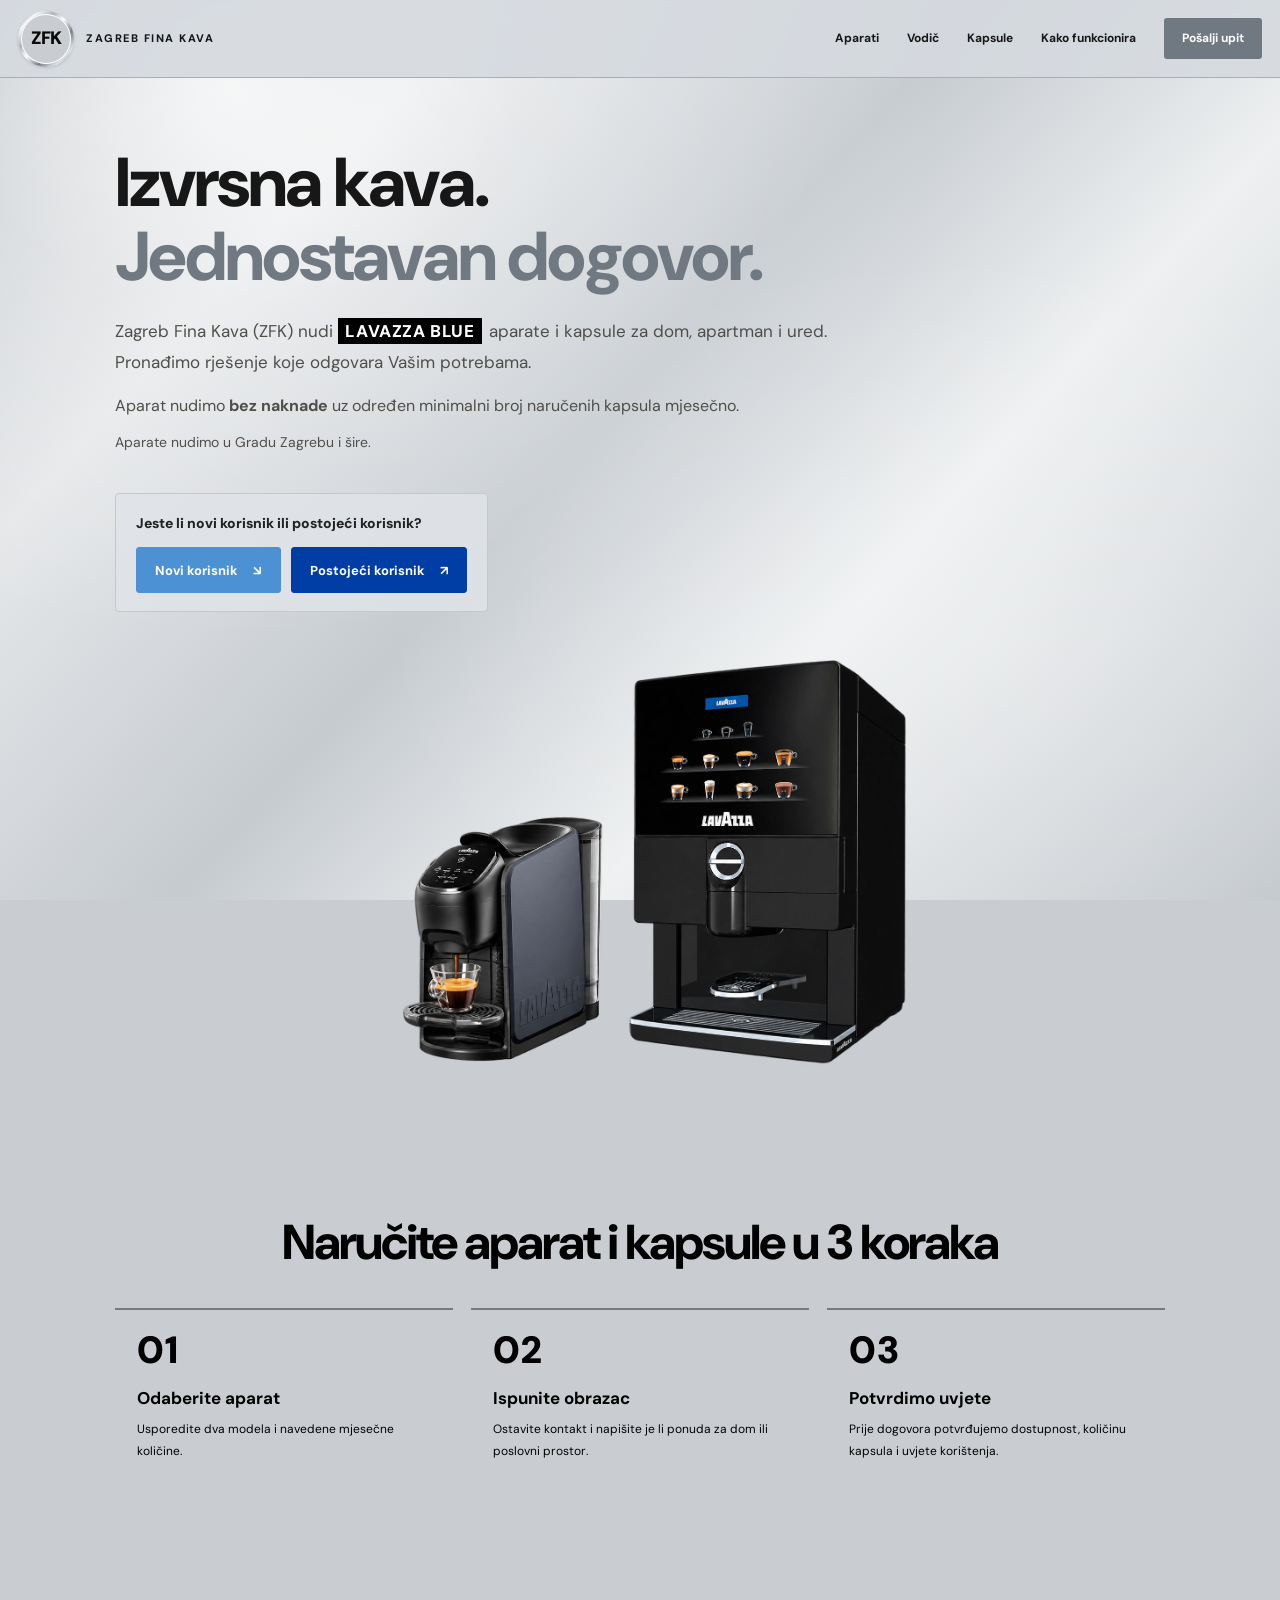
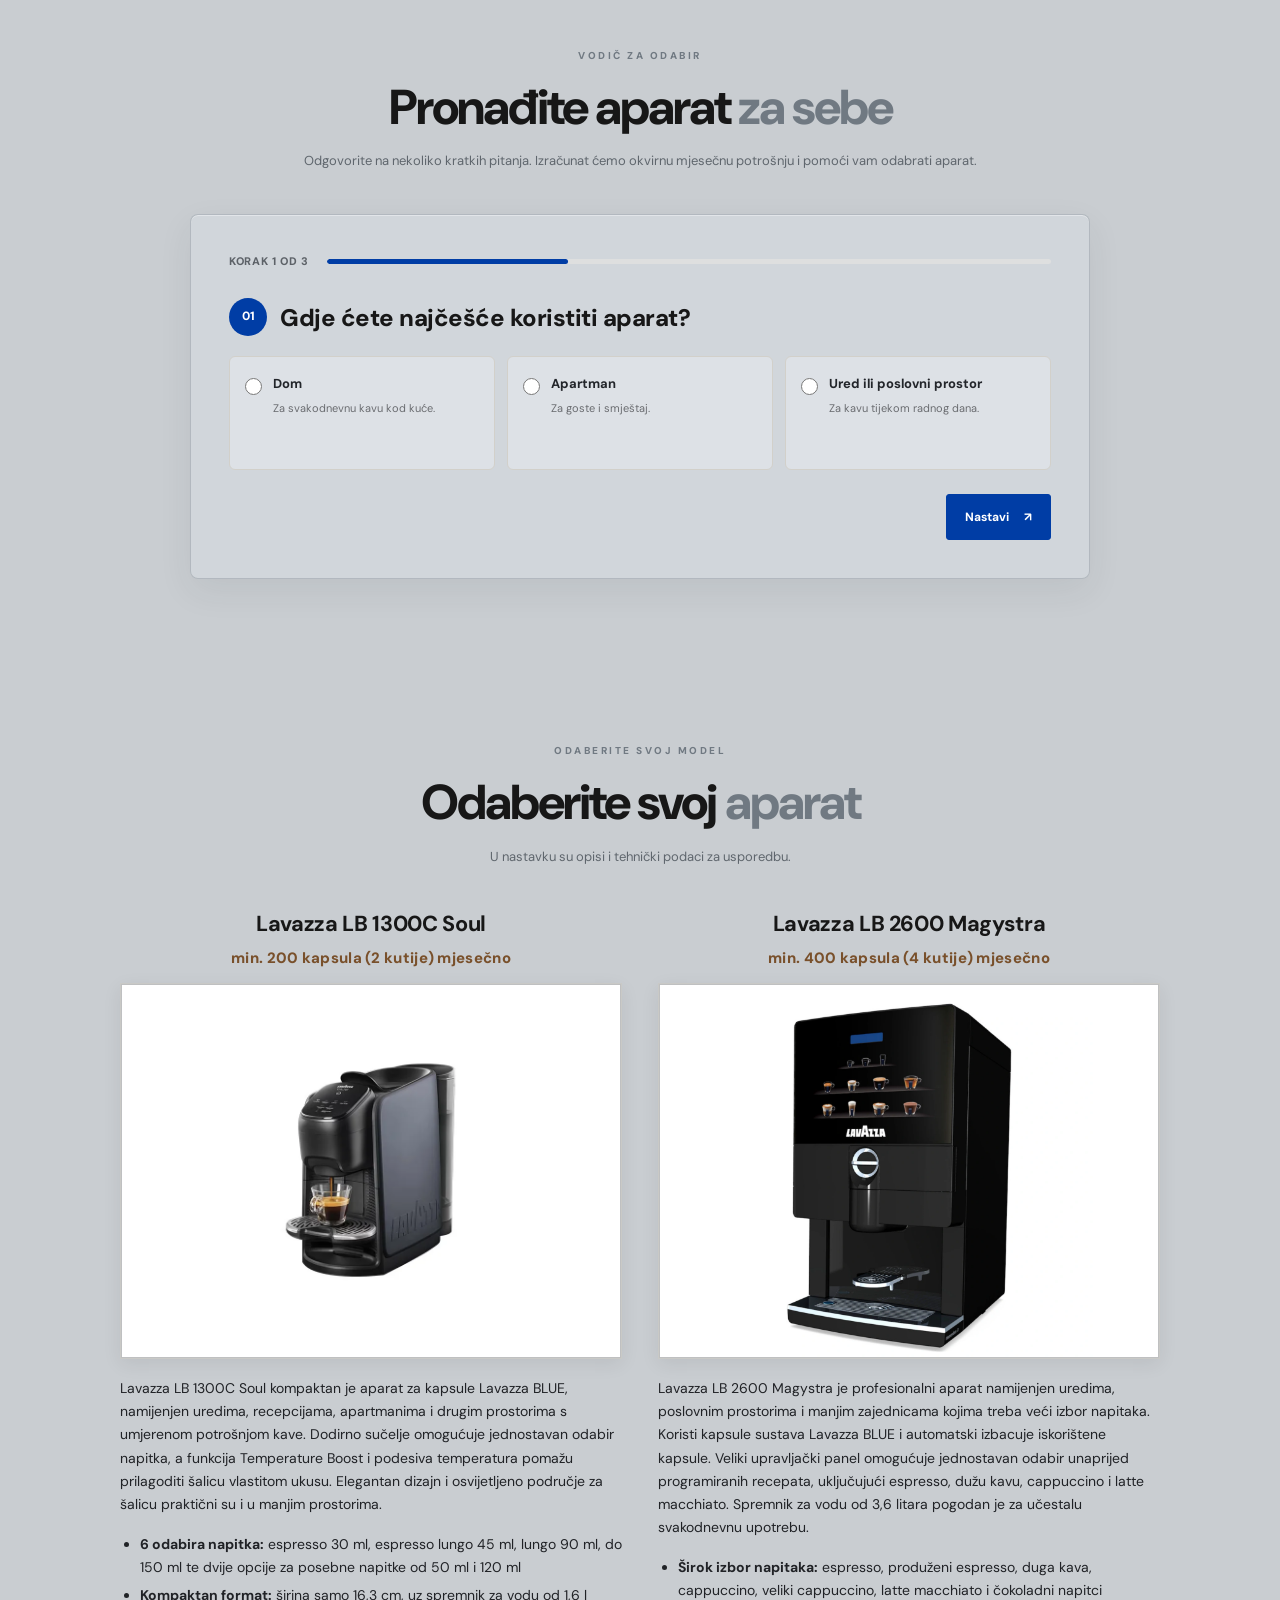
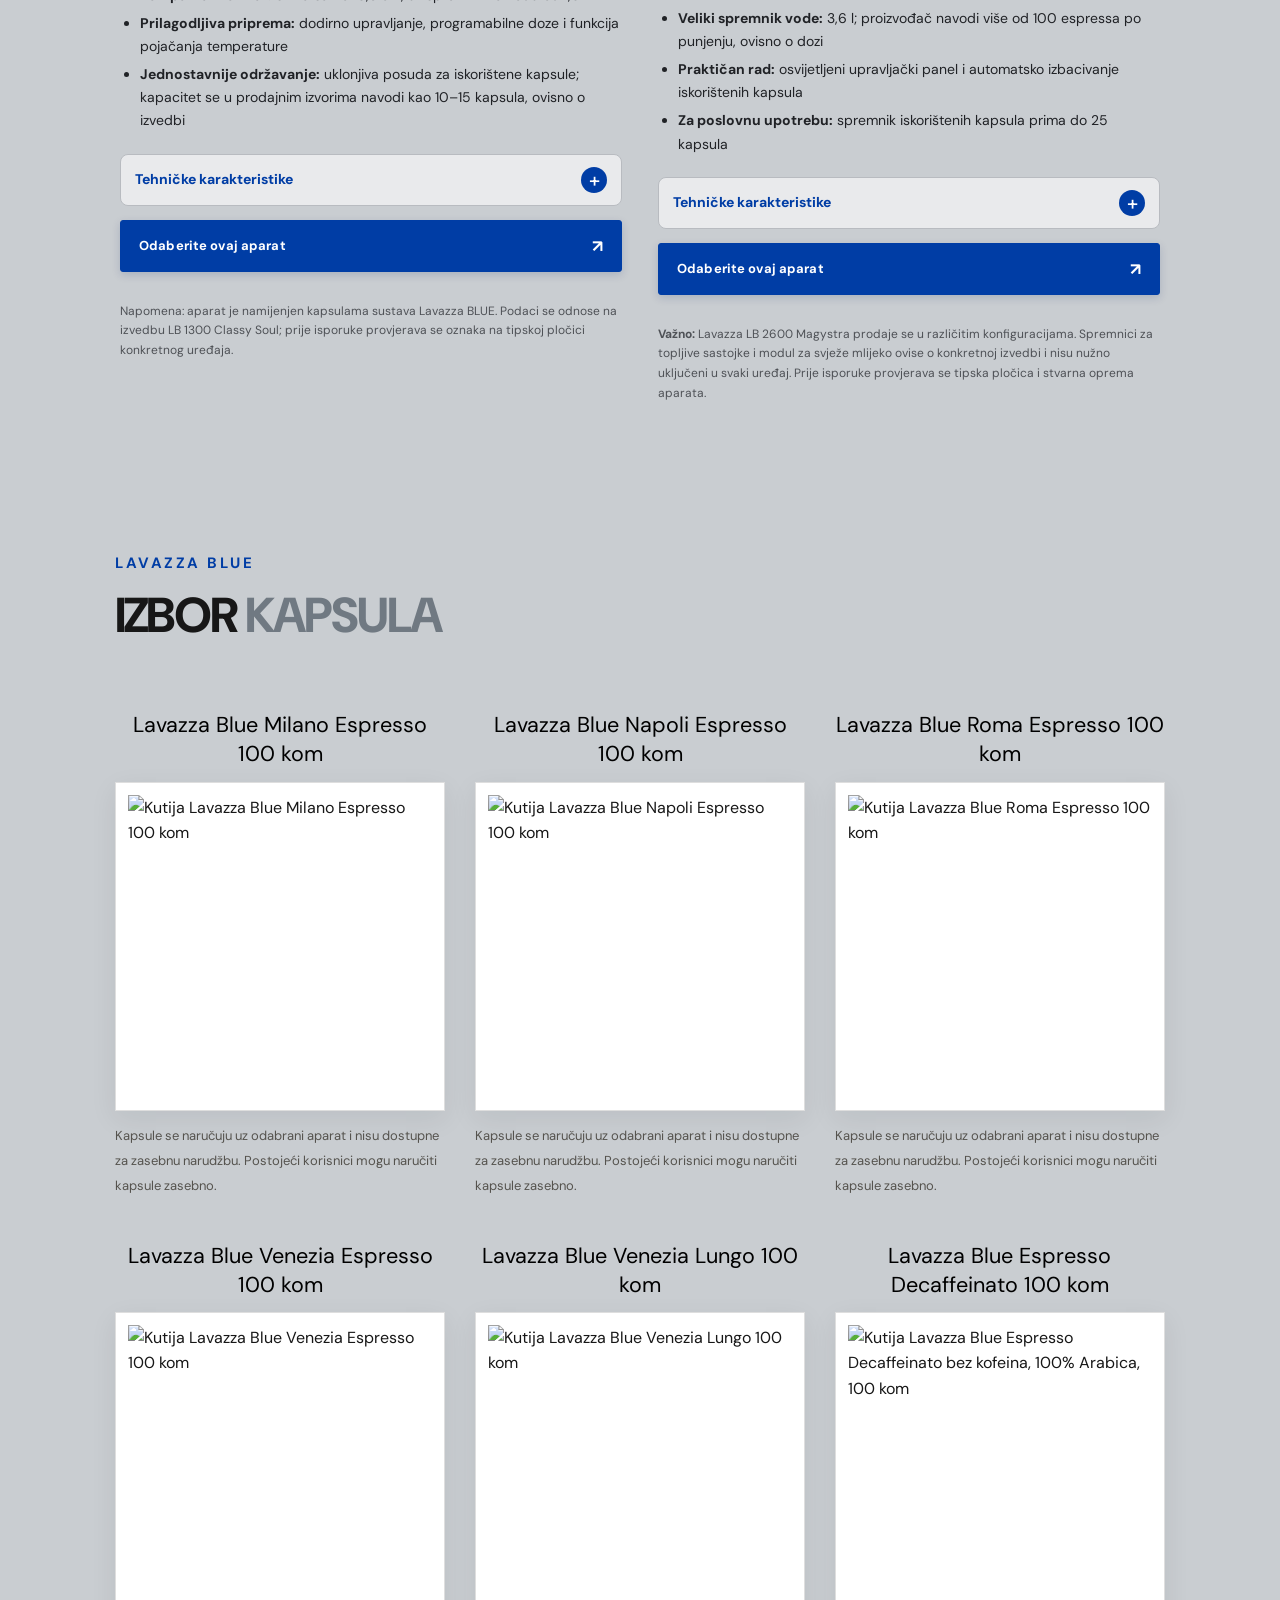
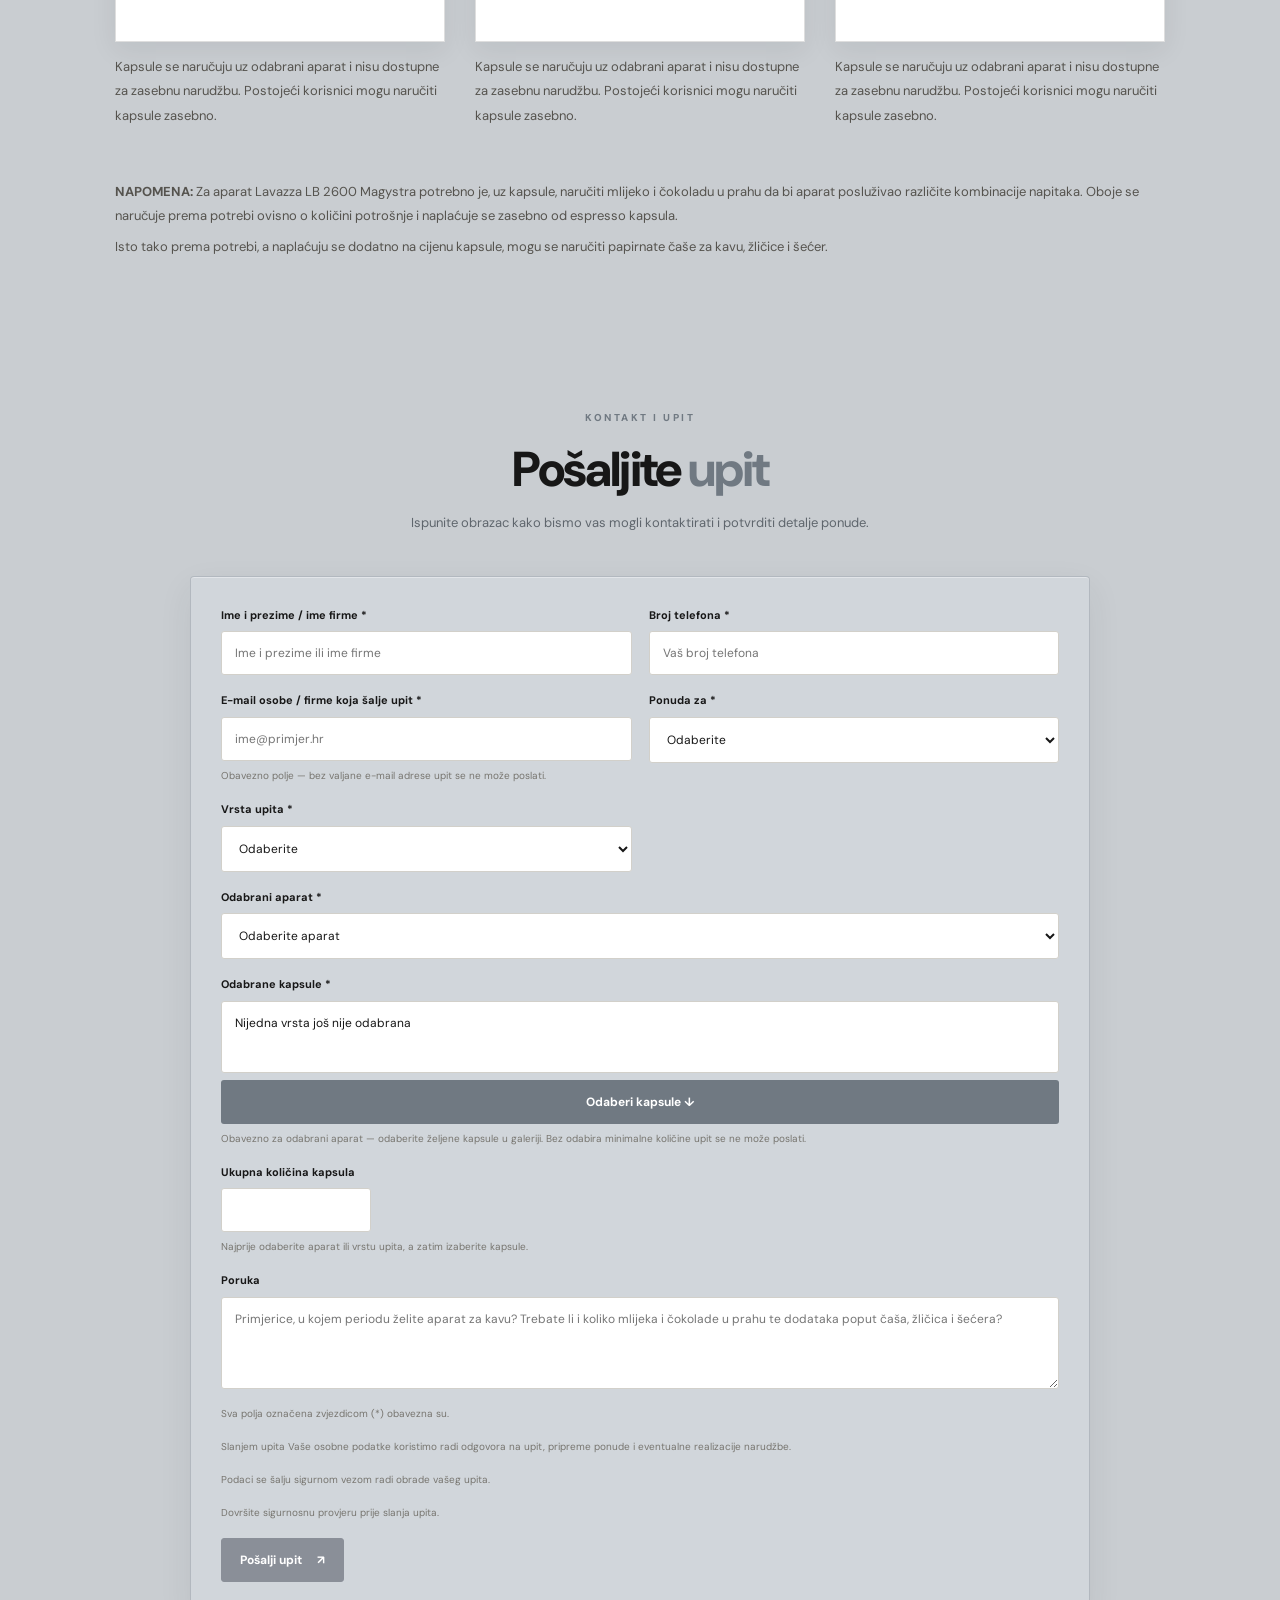
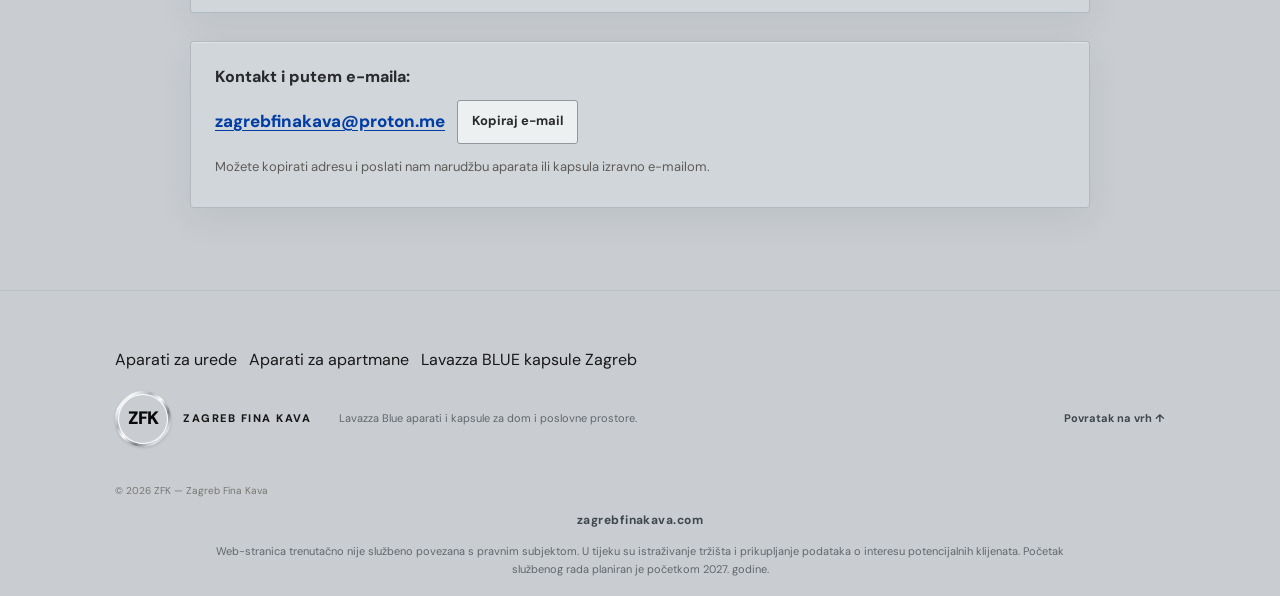
==== index.html @ 06ee47a6 "Clarify Zagreb Fina Kava website name for search engines" ====
<!doctype html>
<html lang="hr">
<head>
  <meta charset="utf-8">
  <link rel="icon" type="image/png" sizes="512x512" href="/ZFK-favicon.png?v=2">
  <meta name="viewport" content="width=device-width, initial-scale=1">
  <meta name="theme-color" content="#eeeeec">
  <meta name="robots" content="index, follow">
  <meta name="description" content="Zagreb Fina Kava (ZFK) – Lavazza BLUE aparati za kavu bez naknade uz minimalnu mjesečnu narudžbu kapsula. Ponuda za urede, apartmane i domove u Zagrebu i okolici.">
  <title>Zagreb Fina Kava | Lavazza BLUE aparati i kapsule</title>
  <link rel="canonical" href="https://zagrebfinakava.com/">
  <meta property="og:site_name" content="Zagreb Fina Kava">
  <script type="application/ld+json">
  {
    "@context": "https://schema.org",
    "@type": "WebSite",
    "name": "Zagreb Fina Kava",
    "alternateName": "ZFK",
    "url": "https://zagrebfinakava.com/",
    "description": "Zagreb Fina Kava — informacije o Lavazza BLUE aparatima i kapsulama za urede, apartmane i domove u Zagrebu i okolici."
  }
  </script>
  <link rel="preconnect" href="https://fonts.googleapis.com">
  <link rel="preconnect" href="https://fonts.gstatic.com" crossorigin>
  <link rel="preconnect" href="https://www.lavazza.it">
  <link rel="preconnect" href="https://store.lavazza.com">
  <link href="https://fonts.googleapis.com/css2?family=DM+Sans:wght@400;500;600;700;800&display=swap" rel="stylesheet">
  <script src="https://challenges.cloudflare.com/turnstile/v0/api.js" async defer></script>
  <link rel="stylesheet" href="styles.css?v=20261107-footer-domain-1">
</head>
<body>
<header class="header">
  <a class="brand" href="#pocetna" aria-label="ZFK — Zagreb Fina Kava, početna"><span class="mark">ZFK</span><span class="brand-name">ZAGREB FINA KAVA</span></a>
  <button class="menu" aria-expanded="false" aria-label="Otvori izbornik">☰</button>
  <nav aria-label="Glavni izbornik"><a href="#ponuda">Aparati</a><a href="#vodic">Vodič</a><a href="#kapsule">Kapsule</a><a href="#kako-radi">Kako funkcionira</a><a href="#narudzba" class="navbtn">Pošalji upit</a></nav>
</header>
<main>
  <section class="section customer-change-section" id="promjena-kolicine" hidden>
    <div class="section-heading">
      <p class="eyebrow">ZA POSTOJEĆE KORISNIKE</p>
      <h2>Promijenite mjesečnu <span>količinu kapsula ili vrstu aparata za kavu</span></h2>
      <p>Želite li povećati ili smanjiti svoju redovitu mjesečnu narudžbu ili promijeniti vrstu aparata za kavu? Promjena stupa na snagu nakon što potvrdimo nove uvjete s vama.</p>
    </div>
    <p id="customer-change-status" class="success-message" role="status" aria-live="polite" hidden></p>
    <form id="customer-change-form" action="https://api.web3forms.com/submit" method="POST" class="customer-change-form">
      <input type="hidden" name="access_key" value="2151c9a7-37e9-467d-8846-8c0bbacb9889">
      <input type="checkbox" name="botcheck" tabindex="-1" autocomplete="off" aria-hidden="true" class="honeypot" style="display:none">
      <input type="hidden" name="subject" value="ZFK — Zahtjev postojećeg korisnika">
      <input type="hidden" name="from_name" value="Zagreb Fina Kava">
      <div class="field"><label for="change-name">Ime i prezime / naziv firme *</label><input id="change-name" name="Ime i prezime / naziv firme" required autocomplete="name" placeholder="Ime ili naziv firme"></div>
      <div class="field"><label for="change-email">E-mail povezan s postojećom narudžbom *</label><input id="change-email" name="email" type="email" required autocomplete="email" placeholder="ime@primjer.hr"></div>
      <div class="field full"><label for="change-model">Vaš aparat *</label><select id="change-model" name="Postojeći aparat" required><option value="">Odaberite aparat</option><option value="Lavazza LB 1300C Soul">Lavazza LB 1300C Soul — minimum 200 kapsula mjesečno</option><option value="Lavazza LB 2600 Magystra">Lavazza LB 2600 Magystra — minimum 400 kapsula mjesečno</option></select></div>
      <div class="field full"><label for="change-new-model">Promjena aparata *</label><select id="change-new-model" name="Željeni novi aparat" required><option value="">Odaberite opciju</option><option value="same">Bez promjene aparata</option><option value="Lavazza LB 1300C Soul">Lavazza LB 1300C Soul</option><option value="Lavazza LB 2600 Magystra">Lavazza LB 2600 Magystra</option></select></div>
      <div class="field full"><label for="change-quantity">Promjena količine kapsula *</label><select id="change-quantity" name="Nova mjesečna količina ili samo promjena vrste kapsula" required><option value="">Odaberite količinu</option><option value="same">Bez promjene količine</option><option value="200">200 kapsula (2 kutije)</option><option value="300">300 kapsula (3 kutije)</option><option value="400">400 kapsula (4 kutije)</option><option value="500">500 kapsula (5 kutije)</option><option value="600">600 kapsula (6 kutije)</option><option value="700">700 kapsula (7 kutije)</option><option value="800">800 kapsula (8 kutije)</option><option value="900">900 kapsula (9 kutije)</option><option value="1000">1000 kapsula (10 kutije)</option><option value="1100">1100 kapsula (11 kutije)</option><option value="1200">1200 kapsula (12 kutije)</option><option value="1300">1300 kapsula (13 kutije)</option><option value="1400">1400 kapsula (14 kutije)</option><option value="1500">1500 kapsula (15 kutije)</option><option value="1600">1600 kapsula (16 kutije)</option><option value="1700">1700 kapsula (17 kutije)</option><option value="1800">1800 kapsula (18 kutije)</option><option value="1900">1900 kapsula (19 kutije)</option><option value="2000">2000 kapsula (20 kutije)</option></select><span id="change-quantity-note" class="form-note">Količine se biraju u koracima od 100 kapsula. Primjenjuje se minimalna količina za odabrani aparat.</span></div>
      <div class="field full"><label for="change-capsule-varieties"><strong>Odabir kapsula *</strong></label><textarea id="change-capsule-varieties" name="Izbor kapsula" rows="2" readonly required placeholder="Odaberite vrste kapsula u galeriji"></textarea><a class="btn primary" id="change-choose-capsules" href="#kapsule">Odabir kapsula ↓</a><span id="change-capsule-note" class="form-note">Pritisnite tipku za odlazak na galeriju. Svaki klik na kapsulu dodaje jednu kutiju od 100 kapsula.</span></div>
      <div class="field full"><label for="change-reference">Broj postojeće narudžbe (ako ga imate)</label><input id="change-reference" name="Broj postojeće narudžbe" placeholder="Nije obavezno"></div>
      <div class="field full"><label for="change-message">Poruka</label><textarea id="change-message" name="Poruka" rows="3" placeholder="Primjerice, od kojeg mjeseca želite promjenu? Trebate li i koliko mlijeka i čokolade u prahu te dodataka poput čaša, žličica i šećera?"></textarea></div>
      <p class="form-note full privacy-reference">Slanjem upita Vaše osobne podatke koristimo radi odgovora na upit, pripreme ponude i eventualne realizacije narudžbe.</p>
      <p class="form-note full">Slanje zahtjeva ne mijenja automatski postojeći dogovor. Potvrdit ćemo vam novu količinu i datum početka promjene.</p>
      <div class="full turnstile-field"><div class="cf-turnstile" data-sitekey="0x4AAAAAAF1Eb1ddCsGIbIWn"></div><p class="form-note">Dovršite sigurnosnu provjeru prije slanja upita.</p></div>
      <div class="full form-actions"><button class="btn primary" type="submit">Zatraži promjenu količine <span aria-hidden="true">↗</span></button></div>
    </form>
  </section>

  <section class="hero" id="pocetna">
    <div class="hero-copy">
      <h1 aria-label="Zagreb Fina Kava — Izvrsna kava. Jednostavan dogovor.">Izvrsna kava.<br><span>Jednostavan dogovor.</span></h1>
      <p class="lead">Zagreb Fina Kava (ZFK) nudi <span class="lavazza-black-banner">LAVAZZA BLUE</span> aparate i kapsule za dom, apartman i ured. Pronađimo rješenje koje odgovara Vašim potrebama.</p>
      <p class="fine hero-price-note">Aparat nudimo <strong>bez naknade</strong> uz određen minimalni broj naručenih kapsula mjesečno.</p>
      <p class="fine hero-location-note">Aparate nudimo u Gradu Zagrebu i šire.</p>
      <div class="customer-gateway" aria-labelledby="customer-gateway-title">
        <p id="customer-gateway-title" class="customer-gateway-question">Jeste li novi korisnik ili postojeći korisnik?</p>
        <div class="customer-gateway-actions">
          <a class="btn primary" href="#header-blog-lavazzablue" data-customer-route="new">Novi korisnik <span aria-hidden="true">↘</span></a>
          <a class="btn secondary" href="#promjena-kolicine" data-customer-route="existing" onclick="var s=document.getElementById('promjena-kolicine');if(s){s.hidden=false;s.removeAttribute('hidden');}">Postojeći korisnik <span aria-hidden="true">↗</span></a>
        </div>
      </div>
    </div>
    <div class="hero-machines-below" id="header-blog-lavazzablue"><img src="Lavazza%20Machines%20on%20Transparent%20Display.webp" alt="Lavazza BLUE — kava i aparati" width="1200" height="611" fetchpriority="high" decoding="async"></div>
  </section>

  <section class="section how-section" id="kako-radi"><div class="section-heading"><h2>Naručite aparat i kapsule <span>u 3 koraka</span></h2></div><div class="steps"><article><b>01</b><h3>Odaberite aparat</h3><p>Usporedite dva modela i navedene mjesečne količine.</p></article><article><b>02</b><h3>Ispunite obrazac</h3><p>Ostavite kontakt i napišite je li ponuda za dom ili poslovni prostor.</p></article><article><b>03</b><h3>Potvrdimo uvjete</h3><p>Prije dogovora potvrđujemo dostupnost, količinu kapsula i uvjete korištenja.</p></article></div></section>

    <section class="section finder-section" id="vodic">
    <div class="section-heading">
      <p class="eyebrow">VODIČ ZA ODABIR</p>
      <h2>Pronađite aparat <span>za sebe</span></h2>
      <p>Odgovorite na nekoliko kratkih pitanja. Izračunat ćemo okvirnu mjesečnu potrošnju i pomoći vam odabrati aparat.</p>
    </div>
    <div class="finder-panel">
      <div class="finder-progress" aria-live="polite">
        <span id="finder-progress-label">Korak 1 od 3</span>
        <div class="finder-progress-track" aria-hidden="true"><span id="finder-progress-fill"></span></div>
      </div>
      <div id="appliance-finder">
        <div class="finder-step" data-finder-step="1">
          <fieldset class="finder-options" tabindex="-1">
            <legend><span class="finder-question-number">01</span> Gdje ćete najčešće koristiti aparat?</legend>
            <div class="finder-option-grid">
              <label class="finder-option"><input type="radio" name="finder-use" value="home"><span class="finder-option-content"><strong>Dom</strong><small>Za svakodnevnu kavu kod kuće.</small></span></label>
              <label class="finder-option"><input type="radio" name="finder-use" value="apartment"><span class="finder-option-content"><strong>Apartman</strong><small>Za goste i smještaj.</small></span></label>
              <label class="finder-option"><input type="radio" name="finder-use" value="office"><span class="finder-option-content"><strong>Ured ili poslovni prostor</strong><small>Za kavu tijekom radnog dana.</small></span></label>
            </div>
          </fieldset>
          <div class="finder-actions"><button class="btn primary finder-next" type="button" data-finder-next="2">Nastavi <span aria-hidden="true">↗</span></button></div>
        </div>
        <div class="finder-step" data-finder-step="2" hidden>
          <fieldset class="finder-options" tabindex="-1">
            <legend><span class="finder-question-number">02</span> Kakve napitke najviše želite?</legend>
            <div class="finder-option-grid">
              <label class="finder-option"><input type="radio" name="finder-drinks" value="black"><span class="finder-option-content"><strong>Samo crna kava / espresso</strong><small>Bez mliječnih napitaka.</small></span></label>
              <label class="finder-option"><input type="radio" name="finder-drinks" value="milk"><span class="finder-option-content"><strong>Želim i mliječne napitke</strong><small>Cappuccino, latte i slične napitke.</small></span></label>
              <label class="finder-option"><input type="radio" name="finder-drinks" value="unsure"><span class="finder-option-content"><strong>Još nisam odlučio/la</strong><small>Pomoći će mi preporuka prema potrošnji i praktičnosti.</small></span></label>
            </div>
          </fieldset>
          <div class="finder-actions finder-actions-split"><button class="btn secondary" type="button" data-finder-prev="1">↖ Natrag</button><button class="btn primary finder-next" type="button" data-finder-next="3">Nastavi ↗</button></div>
        </div>
        <div class="finder-step" data-finder-step="3" hidden>
          <fieldset class="finder-options finder-people-options" tabindex="-1">
            <legend><span class="finder-question-number">03</span> Koliko osoba pije kavu?</legend>
            <p class="finder-people-help">Za procjenu računamo 2 kave po osobi dnevno i 20 radnih dana mjesečno.</p>
            <div class="finder-people-counter">
              <button type="button" id="finder-people-minus" class="finder-counter-button" aria-label="Smanji broj osoba">−</button>
              <label for="finder-people-count" class="finder-people-input-label"><input id="finder-people-count" type="number" min="1" max="500" value="1" inputmode="numeric"><span>osoba</span></label>
              <button type="button" id="finder-people-plus" class="finder-counter-button" aria-label="Povećaj broj osoba">+</button>
            </div>
            <div class="finder-consumption-preview" aria-live="polite">
              <div><span>Procijenjena potrošnja</span><strong id="finder-monthly-estimate">40 kapsula mjesečno</strong></div>
              <div><span>Preporučena količina</span><strong id="finder-box-estimate">100 kapsula (1 kutija)</strong></div>
            </div>
            <p class="finder-quantity-note">Preporuka je orijentacijska: količina se zaokružuje na sljedeću kutiju od 100 kapsula, čak i kada je procjena točno višekratnik od 100.</p>
          </fieldset>
          <div class="finder-actions finder-actions-split"><button class="btn secondary" type="button" data-finder-prev="2">↖ Natrag</button><button class="btn primary" id="finder-show-result" type="button">Prikaži preporuku ↗</button></div>
        </div>
        <p id="finder-status" class="finder-status" role="status" aria-live="polite"></p>
      </div>
      <section class="finder-result" id="finder-result" hidden aria-live="polite" aria-labelledby="finder-result-title">
        <p class="eyebrow">PREPORUKA ZA VAS</p>
        <span class="finder-recommendation-tag" id="finder-result-tag">Preporučeni model</span>
        <h3 id="finder-result-title" tabindex="-1">Lavazza LB 1300C Soul</h3>
        <p id="finder-result-copy" class="finder-result-copy"></p>
        <ul class="finder-result-facts" id="finder-result-facts"></ul>
        <div class="finder-result-models" id="finder-result-models" hidden>
          <article class="finder-model-choice">
            <h4>Lavazza LB 1300C Soul</h4><p>Za espresso i crnu kavu; kompaktan format.</p>
            <button class="btn secondary model-select finder-model-button" type="button" data-model="Lavazza LB 1300C Soul" data-quantity="Preporučena količina prema vodiču">Odaberite Lavazza LB 1300C Soul</button>
          </article>
          <article class="finder-model-choice">
            <h4>Lavazza LB 2600 Magystra</h4><p>Za crnu kavu i napitke s mlijekom; veći spremnici za vodu i iskorištene kapsule.</p>
            <button class="btn primary model-select finder-model-button" type="button" data-model="Lavazza LB 2600 Magystra" data-quantity="Preporučena količina prema vodiču">Odaberite Lavazza LB 2600 Magystra</button>
          </article>
        </div>
        <p class="finder-disclaimer">Ovo je orijentacijska preporuka. Konačna količina, dostupnost i uvjeti potvrđuju se nakon slanja upita.</p>
        <div class="finder-result-actions">
          <button class="btn primary model-select finder-result-button" type="button" data-model="Lavazza LB 1300C Soul" data-quantity="Preporučena količina prema vodiču">Odaberi ovaj aparat <span aria-hidden="true">↗</span></button>
          <button class="btn secondary finder-restart" id="finder-restart" type="button">Ponovi vodič</button>
        </div>
      </section>
    </div>
  </section>

  <section class="section" id="ponuda">
    <div class="section-heading"><p class="eyebrow">ODABERITE SVOJ MODEL</p><h2>Odaberite svoj <span>aparat</span></h2><p>U nastavku su opisi i tehnički podaci za usporedbu.</p></div>
    <div class="model-image-columns" aria-label="Fotografije aparata za usporedbu">
      <article class="model-image-column">
        <h3>Lavazza LB 1300C Soul</h3>
        <p class="machine-minimum-capsules"><strong>min. 200 kapsula (2 kutije) mjesečno</strong></p>
        <div class="model-image-gallery" aria-label="Fotografija aparata Lavazza LB 1300C Soul">
          <img class="model-image-main" src="LB1300 Classy Soul-1.webp?v=20261025" alt="Lavazza LB 1300C Soul" width="1024" height="768" loading="lazy" decoding="async">
        </div>
        <div class="machine-details">
          <p class="machine-intro">Lavazza LB 1300C Soul kompaktan je aparat za kapsule Lavazza BLUE, namijenjen uredima, recepcijama, apartmanima i drugim prostorima s umjerenom potrošnjom kave. Dodirno sučelje omogućuje jednostavan odabir napitka, a funkcija Temperature Boost i podesiva temperatura pomažu prilagoditi šalicu vlastitom ukusu. Elegantan dizajn i osvijetljeno područje za šalicu praktični su i u manjim prostorima.</p>
          <ul class="machine-highlights">
            <li><strong>6 odabira napitka:</strong> espresso 30 ml, espresso lungo 45 ml, lungo 90 ml, do 150 ml te dvije opcije za posebne napitke od 50 ml i 120 ml</li>
            <li><strong>Kompaktan format:</strong> širina samo 16,3 cm, uz spremnik za vodu od 1,6 l</li>
            <li><strong>Prilagodljiva priprema:</strong> dodirno upravljanje, programabilne doze i funkcija pojačanja temperature</li>
            <li><strong>Jednostavnije održavanje:</strong> uklonjiva posuda za iskorištene kapsule; kapacitet se u prodajnim izvorima navodi kao 10–15 kapsula, ovisno o izvedbi</li>
          </ul>
          <details class="machine-specs">
            <summary>Tehničke karakteristike</summary>
            <dl>
              <div><dt>Model</dt><dd>Lavazza BLUE LB 1300C Soul</dd></div>
              <div><dt>Sustav kapsula</dt><dd>Lavazza BLUE</dd></div>
              <div><dt>Odabiri napitaka</dt><dd>Espresso 30 ml, espresso lungo 45 ml, lungo 90 ml, slobodna doza do 150 ml te posebni napitci od 50 ml i 120 ml</dd></div>
              <div><dt>Upravljanje</dt><dd>Dodirni zaslon; programabilne doze</dd></div>
              <div><dt>Temperatura</dt><dd>Podesiva, uz funkciju Temperature Boost</dd></div>
              <div><dt>Dimenzije (Š × D × V)</dt><dd>16,3 × 42,2 × 31,5 cm</dd></div>
              <div><dt>Masa</dt><dd>4,8 kg</dd></div>
              <div><dt>Spremnik za vodu</dt><dd>1,6 l, proziran</dd></div>
              <div><dt>Spremnik iskorištenih kapsula</dt><dd>Prodajni izvori navode 10–15 kapsula, ovisno o izvedbi; provjeriti konkretnu jedinicu</dd></div>
              <div><dt>Priključni napon</dt><dd>220–240 V</dd></div>
              <div><dt>Frekvencija</dt><dd>50–60 Hz</dd></div>
              <div><dt>Priključna snaga</dt><dd>1500 W prema većini europskih prodajnih specifikacija; provjeriti oznaku konkretnog uređaja</dd></div>
              <div><dt>Priključni kabel</dt><dd>0,8 m</dd></div>
              <div><dt>Osvjetljenje</dt><dd>LED osvjetljenje područja za šalicu</dd></div>
              <div><dt>Izbacivanje kapsula</dt><dd>Izbacivanje u uklonjivu posudu za iskorištene kapsule</dd></div>
              <div><dt>Štedni način rada</dt><dd>Automatsko isključivanje / štedni način nakon približno 9 minuta neaktivnosti</dd></div>
              <div><dt>Mobilna povezivost</dt><dd>Nema povezivanja s mobilnom aplikacijom</dd></div>
              <div><dt>Priprema mliječnih napitaka</dt><dd>Nema ugrađen spremnik ni sustav za mlijeko</dd></div>
            </dl>
          </details>
          <button class="btn primary machine-select model-select" type="button" data-model="Lavazza LB 1300C Soul">Odaberite ovaj aparat <span aria-hidden="true">↗</span></button>
          <p class="machine-note">Napomena: aparat je namijenjen kapsulama sustava Lavazza BLUE. Podaci se odnose na izvedbu LB 1300 Classy Soul; prije isporuke provjerava se oznaka na tipskoj pločici konkretnog uređaja.</p>
        </div>
      </article>
      <article class="model-image-column">
        <h3>Lavazza LB 2600 Magystra</h3>
        <p class="machine-minimum-capsules"><strong>min. 400 kapsula (4 kutije) mjesečno</strong></p>
        <div class="model-image-gallery" aria-label="Fotografija aparata Lavazza LB 2600 Magystra">
          <img class="model-image-main" src="LB 2600.webp" alt="Lavazza LB 2600 Magystra" width="1024" height="768" loading="lazy" decoding="async">
        </div>
        <div class="machine-details">
          
          <p class="machine-intro">Lavazza LB 2600 Magystra je profesionalni aparat namijenjen uredima, poslovnim prostorima i manjim zajednicama kojima treba veći izbor napitaka. Koristi kapsule sustava Lavazza BLUE i automatski izbacuje iskorištene kapsule. Veliki upravljački panel omogućuje jednostavan odabir unaprijed programiranih recepata, uključujući espresso, dužu kavu, cappuccino i latte macchiato. Spremnik za vodu od 3,6 litara pogodan je za učestalu svakodnevnu upotrebu.</p>
          <ul class="machine-highlights">
            <li><strong>Širok izbor napitaka:</strong> espresso, produženi espresso, duga kava, cappuccino, veliki cappuccino, latte macchiato i čokoladni napitci</li>
            <li><strong>Veliki spremnik vode:</strong> 3,6 l; proizvođač navodi više od 100 espressa po punjenju, ovisno o dozi</li>
            <li><strong>Praktičan rad:</strong> osvijetljeni upravljački panel i automatsko izbacivanje iskorištenih kapsula</li>
            <li><strong>Za poslovnu upotrebu:</strong> spremnik iskorištenih kapsula prima do 25 kapsula</li>
          </ul>
          <details class="machine-specs">
            <summary>Tehničke karakteristike</summary>
            <dl>
              <div><dt>Model</dt><dd>Lavazza LB 2600 Magystra</dd></div>
              <div><dt>Izbor napitaka</dt><dd>Espresso, produženi espresso, duga kava, cappuccino, veliki cappuccino, latte macchiato, topla mliječna pjena i drugi programi ovisno o izvedbi</dd></div>
              <div><dt>Upravljanje</dt><dd>Osvijetljeni upravljački panel; izbor napitka i veličine</dd></div>
              <div><dt>Dimenzije (Š × D × V)</dt><dd>31 × 45 × 55 cm</dd></div>
              <div><dt>Masa</dt><dd>Približno 21 kg</dd></div>
              <div><dt>Spremnik za vodu</dt><dd>3,6 l; odvojiv, priprema za filtar BRITA</dd></div>
              <div><dt>Spremnik iskorištenih kapsula</dt><dd>Do 25 kapsula</dd></div>
              <div><dt>Priključni napon</dt><dd>220–240 V</dd></div>
              <div><dt>Frekvencija</dt><dd>50–60 Hz</dd></div>
              <div><dt>Priključna snaga</dt><dd>1300 W</dd></div>
              <div><dt>Sustav zagrijavanja</dt><dd>Termoblok za pripremu kave i napitaka</dd></div>
              <div><dt>Spremnici za topljive sastojke</dt><dd>Ovisno o izvedbi: dva spremnika od približno 1,7 l ili jedan spremnik od 3,2 l</dd></div>
              <div><dt>Sustav za mlijeko</dt><dd>Konfiguracija ovisi o izvedbi; modul za svježe mlijeko može biti dodatna opcija. Provjeriti opremu konkretnog uređaja.</dd></div>
              <div><dt>Mobilna aplikacija</dt><dd>Nema povezivanja s mobilnom aplikacijom</dd></div>
              <div><dt>Proizvedeno u</dt><dd>Italija</dd></div>
            </dl>
          </details>
          <button class="btn primary machine-select model-select" type="button" data-model="Lavazza LB 2600 Magystra">Odaberite ovaj aparat <span aria-hidden="true">↗</span></button>
          <p class="machine-note"><strong>Važno:</strong> Lavazza LB 2600 Magystra prodaje se u različitim konfiguracijama. Spremnici za topljive sastojke i modul za svježe mlijeko ovise o konkretnoj izvedbi i nisu nužno uključeni u svaki uređaj. Prije isporuke provjerava se tipska pločica i stvarna oprema aparata.</p>
        </div>
      </article>
    </div>
  </section>

  <section class="capsule-section" id="kapsule">
    <div class="capsule-heading">
      <p class="eyebrow" style="color:#003da5;font-weight:700">LAVAZZA BLUE</p>
      <h2>IZBOR <span>KAPSULA</span></h2>
    </div>
    <div class="blue-capsule-gallery" aria-label="Izbor kapsula Lavazza BLUE">
      <h3 class="blue-capsule-title">Lavazza Blue Milano Espresso 100 kom</h3>
      <a class="blue-capsule-card" href="kapsule/milano-espresso.html" aria-label="Otvori opis kapsula Lavazza Blue Milano Espresso 100 kom">
        <img src="Lavazza%20Blue%20Milano%20Espresso%20100%20kom.webp" alt="Kutija Lavazza Blue Milano Espresso 100 kom" width="800" height="800" loading="lazy" decoding="async">
      </a>
      <button class="capsule-select" type="button" data-capsule="Lavazza Blue Milano Espresso 100 kom" aria-label="Odaberi ovu vrstu kapsula"></button>
      <div class="capsule-selected-count" aria-live="polite">Odabrano</div>
      <div class="capsule-quantity-control" aria-label="Lavazza Blue Milano Espresso 100 kom, odabrano 0 kutija"><button type="button" class="capsule-quantity-minus" aria-label="Smanji količinu" disabled>−</button><span class="capsule-quantity-count" aria-live="polite">0</span><button type="button" class="capsule-quantity-plus" aria-label="Povećaj količinu">+</button></div>
       <p class="capsule-order-rule">Kapsule se naručuju uz odabrani aparat i nisu dostupne za zasebnu narudžbu. Postojeći korisnici mogu naručiti kapsule zasebno.</p>
    </div>
    <div class="blue-capsule-gallery" aria-label="Lavazza Blue Napoli Espresso 100 kom">
      <h3 class="blue-capsule-title">Lavazza Blue Napoli Espresso 100 kom</h3>
      <a class="blue-capsule-card" href="kapsule/napoli-espresso.html" aria-label="Otvori opis kapsula Lavazza Blue Napoli Espresso 100 kom">
        <img src="Lavazza%20Blue%20Napoli%20Espresso%20100%20kom.webp" alt="Kutija Lavazza Blue Napoli Espresso 100 kom" width="800" height="800" loading="lazy" decoding="async">
      </a>
      <button class="capsule-select" type="button" data-capsule="Lavazza Blue Napoli Espresso 100 kom" aria-label="Odaberi ovu vrstu kapsula"></button>
      <div class="capsule-selected-count" aria-live="polite">Odabrano</div>
      <div class="capsule-quantity-control" aria-label="Lavazza Blue Napoli Espresso 100 kom, odabrano 0 kutija"><button type="button" class="capsule-quantity-minus" aria-label="Smanji količinu" disabled>−</button><span class="capsule-quantity-count" aria-live="polite">0</span><button type="button" class="capsule-quantity-plus" aria-label="Povećaj količinu">+</button></div>
       <p class="capsule-order-rule">Kapsule se naručuju uz odabrani aparat i nisu dostupne za zasebnu narudžbu. Postojeći korisnici mogu naručiti kapsule zasebno.</p>
    </div>
    <div class="blue-capsule-gallery" aria-label="Lavazza Blue Roma Espresso 100 kom">
      <h3 class="blue-capsule-title">Lavazza Blue Roma Espresso 100 kom</h3>
      <a class="blue-capsule-card" href="kapsule/roma-espresso.html" aria-label="Otvori opis kapsula Lavazza Blue Roma Espresso 100 kom">
        <img src="Lavazza%20Blue%20Roma%20Espresso%20100%20kom.webp" alt="Kutija Lavazza Blue Roma Espresso 100 kom" width="800" height="800" loading="lazy" decoding="async">
      </a>
      <button class="capsule-select" type="button" data-capsule="Lavazza Blue Roma Espresso 100 kom" aria-label="Odaberi ovu vrstu kapsula"></button>
      <div class="capsule-selected-count" aria-live="polite">Odabrano</div>
      <div class="capsule-quantity-control" aria-label="Lavazza Blue Roma Espresso 100 kom, odabrano 0 kutija"><button type="button" class="capsule-quantity-minus" aria-label="Smanji količinu" disabled>−</button><span class="capsule-quantity-count" aria-live="polite">0</span><button type="button" class="capsule-quantity-plus" aria-label="Povećaj količinu">+</button></div>
       <p class="capsule-order-rule">Kapsule se naručuju uz odabrani aparat i nisu dostupne za zasebnu narudžbu. Postojeći korisnici mogu naručiti kapsule zasebno.</p>
    </div>
    <div class="blue-capsule-gallery" aria-label="Lavazza Blue Venezia Espresso 100 kom">
      <h3 class="blue-capsule-title">Lavazza Blue Venezia Espresso 100 kom</h3>
      <a class="blue-capsule-card" href="kapsule/venezia-espresso.html" aria-label="Otvori opis kapsula Lavazza Blue Venezia Espresso 100 kom">
        <img src="Lavazza%20Blue%20Venezia%20Espresso%20100%20kom.webp" alt="Kutija Lavazza Blue Venezia Espresso 100 kom" width="800" height="800" loading="lazy" decoding="async">
      </a>
      <button class="capsule-select" type="button" data-capsule="Lavazza Blue Venezia Espresso 100 kom" aria-label="Odaberi ovu vrstu kapsula"></button>
      <div class="capsule-selected-count" aria-live="polite">Odabrano</div>
      <div class="capsule-quantity-control" aria-label="Lavazza Blue Venezia Espresso 100 kom, odabrano 0 kutija"><button type="button" class="capsule-quantity-minus" aria-label="Smanji količinu" disabled>−</button><span class="capsule-quantity-count" aria-live="polite">0</span><button type="button" class="capsule-quantity-plus" aria-label="Povećaj količinu">+</button></div>
       <p class="capsule-order-rule">Kapsule se naručuju uz odabrani aparat i nisu dostupne za zasebnu narudžbu. Postojeći korisnici mogu naručiti kapsule zasebno.</p>
    </div>
    <div class="blue-capsule-gallery" aria-label="Lavazza Blue Venezia Lungo 100 kom">
      <h3 class="blue-capsule-title">Lavazza Blue Venezia Lungo 100 kom</h3>
      <a class="blue-capsule-card" href="kapsule/venezia-lungo.html" aria-label="Otvori opis kapsula Lavazza Blue Venezia Lungo 100 kom">
        <img src="Lavazza%20Blue%20Venezia%20Lungo%20100%20kom.webp" alt="Kutija Lavazza Blue Venezia Lungo 100 kom" width="800" height="800" loading="lazy" decoding="async">
      </a>
      <button class="capsule-select" type="button" data-capsule="Lavazza Blue Venezia Lungo 100 kom" aria-label="Odaberi ovu vrstu kapsula"></button>
      <div class="capsule-selected-count" aria-live="polite">Odabrano</div>
      <div class="capsule-quantity-control" aria-label="Lavazza Blue Venezia Lungo 100 kom, odabrano 0 kutija"><button type="button" class="capsule-quantity-minus" aria-label="Smanji količinu" disabled>−</button><span class="capsule-quantity-count" aria-live="polite">0</span><button type="button" class="capsule-quantity-plus" aria-label="Povećaj količinu">+</button></div>
       <p class="capsule-order-rule">Kapsule se naručuju uz odabrani aparat i nisu dostupne za zasebnu narudžbu. Postojeći korisnici mogu naručiti kapsule zasebno.</p>
    </div>
    <div class="blue-capsule-gallery" aria-label="Lavazza Blue Espresso Decaffeinato bez kofeina 100 kom">
      <h3 class="blue-capsule-title">Lavazza Blue Espresso Decaffeinato 100 kom</h3>
      <a class="blue-capsule-card" href="kapsule/decaffeinato-soave.html" aria-label="Otvori opis kapsula Lavazza Blue Espresso Decaffeinato 100 kom">
        <img src="Lavazza%20Blue%20Espresso%20Decaffeinato%20Soave%20kapsule%20(bez%20kofeina)%20100%25%20Arabica%20100%20kom.webp" alt="Kutija Lavazza Blue Espresso Decaffeinato bez kofeina, 100% Arabica, 100 kom" width="800" height="800" loading="lazy" decoding="async">
      </a>
      <button class="capsule-select" type="button" data-capsule="Lavazza Blue Espresso Decaffeinato kapsule (bez kofeina) 100% Arabica 100 kom" aria-label="Odaberi ovu vrstu kapsula"></button>
      <div class="capsule-selected-count" aria-live="polite">Odabrano</div>
      <div class="capsule-quantity-control" aria-label="Lavazza Blue Espresso Decaffeinato kapsule (bez kofeina) 100% Arabica 100 kom, odabrano 0 kutija"><button type="button" class="capsule-quantity-minus" aria-label="Smanji količinu" disabled>−</button><span class="capsule-quantity-count" aria-live="polite">0</span><button type="button" class="capsule-quantity-plus" aria-label="Povećaj količinu">+</button></div>
       <p class="capsule-order-rule">Kapsule se naručuju uz odabrani aparat i nisu dostupne za zasebnu narudžbu. Postojeći korisnici mogu naručiti kapsule zasebno.</p>
    </div>
    <div class="capsule-section-notes">
      <p class="capsule-section-note"><strong>NAPOMENA:</strong> Za aparat Lavazza LB 2600 Magystra potrebno je, uz kapsule, naručiti mlijeko i čokoladu u prahu da bi aparat posluživao različite kombinacije napitaka. Oboje se naručuje prema potrebi ovisno o količini potrošnje i naplaćuje se zasebno od espresso kapsula.</p>
      <p class="capsule-section-note">Isto tako prema potrebi, a naplaćuju se dodatno na cijenu kapsule, mogu se naručiti papirnate čaše za kavu, žličice i šećer.</p>
    </div>
  </section>

  <section class="section order-section" id="narudzba"><div class="section-heading"><p class="eyebrow">KONTAKT I UPIT</p><h2 id="order-heading">Pošaljite <span>upit</span></h2><p id="order-intro">Ispunite obrazac kako bismo vas mogli kontaktirati i potvrditi detalje ponude.</p></div>
    <p id="success-message" class="success-message" role="status" hidden>Poruka uspješno proslijeđena!</p>
    <form id="order-form" action="https://api.web3forms.com/submit" method="POST">
      <input type="hidden" name="access_key" value="2151c9a7-37e9-467d-8846-8c0bbacb9889">
      <input type="checkbox" name="botcheck" tabindex="-1" autocomplete="off" aria-hidden="true" class="honeypot" style="display:none">
      <input type="hidden" name="subject" value="ZFK — Novi upit">
      <input type="hidden" name="from_name" value="Zagreb Fina Kava">
      <div class="field"><label for="name">Ime i prezime / ime firme *</label><input id="name" name="Ime i prezime / ime firme" required autocomplete="name" placeholder="Ime i prezime ili ime firme"></div>
      <div class="field"><label for="phone">Broj telefona *</label><input id="phone" name="Broj telefona" required type="tel" autocomplete="tel" placeholder="Vaš broj telefona"></div>
      <div class="field">
        <label for="email">E-mail osobe / firme koja šalje upit *</label>
        <input id="email" name="email" type="email" required autocomplete="email" aria-describedby="email-required-note" placeholder="ime@primjer.hr">
        <span id="email-required-note" class="form-note">Obavezno polje — bez valjane e-mail adrese upit se ne može poslati.</span>
      </div>
      <div class="field"><label for="customer-type">Ponuda za *</label><select id="customer-type" name="Namjena ponude" required><option value="">Odaberite</option><option>Dom / kućanstvo</option><option>Tvrtka / ured</option><option>Apartman</option><option>Drugi poslovni prostor</option></select></div>
      <div class="field"><label for="topic">Vrsta upita *</label><select id="topic" name="Vrsta upita" required><option value="">Odaberite</option><option>Želim aparat uz mjesečnu kupnju kapsula</option><option>Imam pitanje o ponudi</option></select></div>
      <div class="field full"><label for="model">Odabrani aparat *</label><select id="model" name="Odabrani aparat" required><option value="">Odaberite aparat</option><option>Lavazza LB 1300C Soul</option><option>Lavazza LB 2600 Magystra</option></select></div>
      <div class="field full"><label for="capsule-varieties"><strong>Odabrane kapsule *</strong></label><textarea id="capsule-varieties" name="Odabrane kapsule" rows="2" readonly aria-describedby="capsule-varieties-note">Nijedna vrsta još nije odabrana</textarea><a class="btn primary" id="order-choose-capsules" href="#kapsule">Odaberi kapsule ↓</a><span id="capsule-varieties-note" class="form-note">Obavezno za odabrani aparat — odaberite željene kapsule u galeriji. Bez odabira minimalne količine upit se ne može poslati.</span></div>
      <div class="field full" id="additional-capsules-field" hidden><fieldset class="capsule-choice-fieldset"><legend><strong>Dodatne kapsule</strong></legend><label><input type="radio" name="Dodatne kapsule" value="Da"> DA</label><label><input type="radio" name="Dodatne kapsule" value="Ne" checked> NE</label></fieldset><div id="additional-capsules-details" hidden><label for="additional-capsule-varieties"><strong>Odabrane dodatne kutije kapsula</strong></label><textarea id="additional-capsule-varieties" name="Odabrane dodatne kapsule" rows="2" readonly>Nijedna dodatna vrsta još nije odabrana</textarea><span id="additional-capsules-note" class="form-note">Ako odaberete DA, kliknite željene vrste kapsula u galeriji iznad; svaki odabir dodaje jednu kutiju.</span></div></div>
      <div class="field full capsule-selection-field"><label for="capsules"><strong>Ukupna količina kapsula</strong></label><input id="capsules" name="Ukupna količina kapsula" value="" placeholder="" readonly aria-describedby="capsule-selection-note"><span id="capsule-selection-note" class="form-note">Odaberite točno minimalnu količinu kapsula za odabrani aparat u galeriji iznad.</span></div>
      
      <div class="field full"><label for="message">Poruka</label><textarea id="message" name="Poruka" rows="4" placeholder="Primjerice, u kojem periodu želite aparat za kavu? Trebate li i koliko mlijeka i čokolade u prahu te dodataka poput čaša, žličica i šećera?"></textarea></div>
      <p class="form-note full">Sva polja označena zvjezdicom (*) obavezna su.</p>
      <p class="form-note full privacy-reference">Slanjem upita Vaše osobne podatke koristimo radi odgovora na upit, pripreme ponude i eventualne realizacije narudžbe.</p>
      <p class="form-note full">Podaci se šalju sigurnom vezom radi obrade vašeg upita.</p>
      <div class="full turnstile-field"><div class="cf-turnstile" data-sitekey="0x4AAAAAAF1Eb1ddCsGIbIWn"></div><p class="form-note">Dovršite sigurnosnu provjeru prije slanja upita.</p></div>
      <div class="full form-actions"><button class="btn primary" type="submit" aria-disabled="true">Pošalji upit <span>↗</span></button><p id="status" class="status" role="status"></p></div>
    </form>
    <div class="email-order-note">
      <p>Kontakt i putem e-maila:</p>
      <div class="email-copy-row"><a href="mailto:zagrebfinakava@proton.me">zagrebfinakava@proton.me</a><button class="copy-email-btn" type="button" aria-label="Kopiraj e-mail adresu" data-copy-email="zagrebfinakava@proton.me">Kopiraj e-mail</button></div>
      <p class="email-order-hint">Možete kopirati adresu i poslati nam narudžbu aparata ili kapsula izravno e-mailom.</p>
      <p class="email-copy-status" role="status" aria-live="polite"></p>
    </div>
  </section>

</main>
<footer id="kontakt"><nav aria-label="Korisne informacije o ponudi" style="display:flex;flex-wrap:wrap;gap:12px;padding:18px 0"><a href="/aparati-za-kavu-za-urede.html">Aparati za urede</a><a href="/aparati-za-kavu-za-apartmane.html">Aparati za apartmane</a><a href="/lavazza-blue-kapsule-zagreb.html">Lavazza BLUE kapsule Zagreb</a></nav><div class="footer-main"><a class="brand footer-brand" href="#pocetna"><span class="mark">ZFK</span><span class="brand-name">ZAGREB FINA KAVA</span></a><p>Lavazza Blue aparati i kapsule za dom i poslovne prostore.</p><a class="footer-top" href="#pocetna">Povratak na vrh ↑</a></div><p class="copyright">© <span id="year"></span> ZFK — Zagreb Fina Kava</p><p class="footer-domain"><a href="https://zagrebfinakava.com">zagrebfinakava.com</a></p><p class="footer-notice">Web-stranica trenutačno nije službeno povezana s pravnim subjektom. U tijeku su istraživanje tržišta i prikupljanje podataka o interesu potencijalnih klijenata. Početak službenog rada planiran je početkom 2027. godine.</p></footer>
<script src="script.js?v=20261106-privacy-notice-1"></script>
 <script src="machine-lightbox.js?v=20261101-1"></script>
 <script src="machine-selection-scroll.js?v=20261101-3"></script>
</body>
</html>
---- styles.css ----
:root{--bg:#e1e0dc;--paper:#f8f8f6;--white:#fff;--ink:#171717;--muted:#66645f;--soft:#e3e2df;--brown:#777b80;--brown-dark:#44484d;--brown-light:#b9bec4;--line:#d7d5d0;--radius:4px}*{box-sizing:border-box}html{scroll-behavior:smooth;scroll-padding-top:86px}body{margin:0;background:var(--bg);color:var(--ink);font-family:'DM Sans',Arial,sans-serif;line-height:1.6}a{color:inherit;text-decoration:none}.header{height:78px;padding:0 clamp(18px,6vw,88px);display:flex;align-items:center;justify-content:space-between;background:#e1e0dced;border-bottom:1px solid var(--line);position:sticky;top:0;z-index:5;backdrop-filter:blur(12px)}.brand{display:flex;align-items:center;gap:12px;font-size:12px;line-height:1.25;letter-spacing:1.5px;font-weight:800}.brand-name{font-size:11px;letter-spacing:2px;font-weight:800;color:var(--ink)}.mark{width:56px;height:56px;flex:0 0 56px;border-radius:50%;background:var(--bg);color:var(--ink);border:2px solid #b9b9b6;box-shadow:inset 0 0 0 2px #eeeeec, 0 0 0 1px #d4d4d1;display:grid;place-items:center;font-size:16px;letter-spacing:-.7px;font-weight:800}.header nav{display:flex;align-items:center;gap:28px;font-size:12px;font-weight:700}.header nav a:not(.navbtn):hover,.footer-top:hover{color:var(--brown)}.navbtn{background:var(--brown);color:white;padding:11px 18px;border-radius:3px}.menu{display:none}.hero{min-height:570px;display:grid;grid-template-columns:1.05fr .95fr;align-items:center;gap:28px;padding:68px clamp(24px,9vw,140px);background:var(--bg);overflow:hidden}.eyebrow{font-size:10px;font-weight:800;letter-spacing:2.5px;color:var(--brown);margin:0 0 17px}.eyebrow-divider{color:#b9b9b6;padding:0 5px}.hero h1,.section h2,.capsule-section h2{font-weight:800;letter-spacing:-2px;line-height:1.07}.hero h1{font-size:clamp(43px,5.2vw,70px);margin:0 0 22px}.hero h1 span,.section h2 span,.capsule-section h2 span{color:var(--brown)}.lead{font-size:15px;color:#4f4e4a;max-width:490px;line-height:1.85}.price-panel{display:flex;align-items:center;gap:18px;border-left:3px solid var(--brown);padding:6px 0 6px 16px;margin:24px 0 8px}.price-panel span{font-size:12px;color:var(--muted)}.price-panel strong{font-size:27px;letter-spacing:-1px}.actions{display:flex;gap:11px;flex-wrap:wrap;margin:25px 0 14px}.btn{display:inline-flex;align-items:center;justify-content:center;gap:15px;border:1px solid transparent;border-radius:3px;padding:13px 18px;font:700 12px 'DM Sans',sans-serif;cursor:pointer;transition:background .2s,transform .2s}.btn:hover{transform:translateY(-1px)}.primary{background:var(--brown);color:white}.primary:hover{background:var(--brown-dark)}.secondary{border-color:var(--brown);color:var(--brown-dark);background:transparent}.light{background:white;color:var(--brown-dark);margin-top:12px}.fine{font-size:10px;color:#77756f}.hero .hero-price-note{font-size:15px;color:#4f4e4a;line-height:1.85;max-width:490px;margin:8px 0}.hero .hero-location-note{font-size:12px;color:#4f4e4a;line-height:1.75;max-width:490px;margin:0 0 12px}.hero-visual{height:390px;position:relative;display:grid;place-items:center}.visual-circle{position:absolute;width:335px;height:335px;border-radius:50%;background:#e0dfdb;border:1px solid #d0cec8}.machine{position:relative;width:180px;height:265px;z-index:2}.machine-cap{position:absolute;top:0;left:5px;width:170px;height:29px;border-radius:12px 12px 3px 3px;background:#d0cfcb;border:1px solid #bdbbb5}.machine-panel{position:absolute;top:20px;left:17px;width:146px;height:223px;background:linear-gradient(90deg,#deddd9,#fafaf8 45%,#cecdc8);border:1px solid #c4c2bc;border-radius:9px 9px 14px 14px;box-shadow:18px 24px 35px #26221d17}.screen{position:absolute;top:32px;left:39px;width:68px;height:38px;background:#deddd8;border:1px solid #b4b1aa;border-radius:4px}.button-row{position:absolute;top:81px;left:36px;display:flex;gap:9px}.button-row i{width:11px;height:11px;border-radius:50%;background:var(--brown);border:2px solid #f9f9f7}.spout{position:absolute;top:116px;left:62px;width:21px;height:36px;background:linear-gradient(90deg,#99968f,#e2e1dc,#77746e);border-radius:0 0 4px 4px}.drip-tray{position:absolute;top:160px;left:23px;width:100px;height:13px;background:#bcbab4;border:1px solid #a4a19a;border-radius:3px}.visual-label{position:absolute;bottom:8px;right:2%;display:flex;align-items:center;gap:10px;font-size:9px;letter-spacing:1.8px;color:#67645f}.visual-label b{font-size:18px;letter-spacing:-.5px;color:var(--brown)}.info-strip{display:flex;justify-content:center;gap:clamp(20px,6vw,85px);padding:23px;border-top:1px solid var(--line);border-bottom:1px solid var(--line);background:#e7e6e2}.info-strip div{display:flex;align-items:center;gap:12px;font-size:11px;font-weight:700}.info-strip b{font-size:10px;color:var(--brown);letter-spacing:1px}.section{padding:82px clamp(22px,9vw,140px)}.section-heading{text-align:center;max-width:740px;margin:0 auto 40px}.section h2,.capsule-section h2{font-size:clamp(34px,4vw,49px);margin:0 0 16px}.section-heading>p:last-child{color:var(--muted);font-size:13px;line-height:1.9}.model-grid{display:grid;grid-template-columns:repeat(4,minmax(0,1fr));gap:16px}.model-card{background:var(--paper);border:1px solid var(--line);border-radius:var(--radius);overflow:hidden;display:flex;flex-direction:column;min-width:0}.model-card.featured{border-color:var(--brown);box-shadow:0 10px 30px #4c392414}.model-art{height:220px;background:#e3e2de;position:relative;display:grid;place-items:center;overflow:hidden}.model-art:before{content:'';position:absolute;width:175px;height:175px;border-radius:50%;background:#d7d5d0}.model-tag{position:absolute;left:13px;top:13px;z-index:3;background:#f8f8f6d9;color:var(--brown-dark);padding:6px 8px;font-size:8px;font-weight:800;letter-spacing:1px}.render-machine{position:relative;z-index:2;width:104px;height:151px;border-radius:10px 10px 8px 8px;background:linear-gradient(90deg,#272727,#4a4946 50%,#242424);box-shadow:13px 18px 22px #25211e24}.render-top{position:absolute;left:-4px;top:-5px;width:112px;height:17px;background:#272725;border-radius:8px 8px 3px 3px}.render-screen{position:absolute;top:26px;left:25px;width:54px;height:24px;background:#161616;border:1px solid #66635d;border-radius:3px}.render-spout{position:absolute;top:61px;left:43px;width:18px;height:29px;background:linear-gradient(90deg,#141414,#8b8881,#171717)}.render-tray{position:absolute;top:96px;left:14px;width:76px;height:9px;background:linear-gradient(#77746d,#292929);border-radius:1px}.m1050{width:105px;height:154px}.mmini{width:97px;height:132px;margin-top:16px}.mmini .render-screen{top:23px}.mmini .render-spout{top:56px}.mmini .render-tray{top:88px}.mmilk{width:115px;height:158px;margin-left:-16px}.mmilk .render-screen{width:59px;left:28px}.milk-unit{position:absolute;right:-30px;top:48px;width:29px;height:72px;border-radius:4px;background:linear-gradient(90deg,#c9c8c3,#f3f2ef,#bcbab5);border:1px solid #aaa8a1}.mcompact{width:111px;height:140px;margin-top:9px}.mcompact .render-screen{top:23px}.mcompact .render-spout{top:56px}.mcompact .render-tray{top:90px}.art-1050{background:#e4e3df}.art-mini{background:#e8e7e3}.art-milk{background:#dfded9}.art-compact{background:#e5e4e0}.model-body{padding:20px 18px 18px;display:flex;flex-direction:column;flex:1}.model-kicker{font-size:9px;letter-spacing:1.8px;font-weight:800;color:var(--brown);margin:0 0 5px}.model-body h3{font-size:20px;letter-spacing:-.5px;margin:0 0 10px}.model-desc{font-size:11px;line-height:1.7;color:var(--muted);min-height:57px;margin:0 0 17px}.monthly{border-top:1px solid var(--line);padding:13px 0 15px;display:flex;flex-direction:column;gap:2px;margin-top:auto}.monthly span{font-size:10px;color:var(--muted)}.monthly strong{font-size:16px;color:var(--brown-dark)}.model-select{width:100%;font-size:10px;padding:12px 9px;background:transparent;color:var(--brown-dark);border-color:#9ca1a7;justify-content:space-between}.model-select:hover{background:#e3e5e7}.source-note{max-width:940px;margin:20px auto 0;color:#74716b;font-size:10px;line-height:1.8}.source-note a{color:var(--brown-dark);text-decoration:underline;text-underline-offset:3px}.capsule-section{background:var(--bg);padding:68px clamp(22px,9vw,140px)}.capsule-inner{max-width:1120px;margin:auto;display:grid;grid-template-columns:1fr .8fr;gap:40px;align-items:center}.capsule-section h2{font-size:clamp(38px,4.8vw,56px)}.capsule-section p:not(.eyebrow){font-size:13px;line-height:1.9;color:#55534e;max-width:540px}.capsule-stack{min-height:230px;position:relative;display:flex;align-items:center;justify-content:center;gap:9px}.capsule-stack i{display:block;width:58px;height:84px;clip-path:polygon(12% 0,88% 0,100% 74%,50% 100%,0 74%);background:linear-gradient(90deg,#5c6065,#c6c9cd,#777b80);box-shadow:0 12px 20px #30251d1c;transform:rotate(-17deg)}.capsule-stack i:nth-child(2){background:linear-gradient(90deg,#30302e,#77756e,#292927);transform:translateY(19px) rotate(5deg)}.capsule-stack i:nth-child(3){background:linear-gradient(90deg,#a1a09b,#e4e3df,#85837d);transform:translateY(-6px) rotate(20deg)}.capsule-stack b{position:absolute;bottom:6px;right:6%;font-size:25px;color:var(--brown-dark);letter-spacing:-1px}.how-section{background:var(--paper)}.steps{max-width:1050px;margin:auto;display:grid;grid-template-columns:repeat(3,1fr);gap:18px}.steps article{border-top:2px solid var(--brown);padding:21px 22px;background:#f0efec}.steps article>b{font-size:11px;color:var(--brown);letter-spacing:1.5px}.steps h3{font-size:17px;margin:12px 0 7px}.steps p{font-size:12px;color:var(--muted);line-height:1.8;margin:0}.order-section{background:var(--bg)}#order-form{max-width:900px;margin:auto;background:var(--paper);border:1px solid var(--line);border-radius:var(--radius);padding:30px;display:grid;grid-template-columns:1fr 1fr;gap:17px}.field{display:flex;flex-direction:column;gap:7px}.field label{font-size:11px;font-weight:700}.field input,.field select,.field textarea{width:100%;border:1px solid #d2d0ca;background:#fff;color:var(--ink);border-radius:3px;padding:13px;font:12px 'DM Sans',sans-serif}.field input:focus,.field select:focus,.field textarea:focus{outline:2px solid #aeb3b9;outline-offset:1px}.field textarea{resize:vertical}.full{grid-column:1/-1}.consent{display:flex;align-items:flex-start;gap:8px;font-size:10px;color:#66645f}.consent input{margin-top:4px;accent-color:var(--brown)}.form-note{font-size:10px;color:#77756f;margin:0}.form-actions{display:flex;align-items:center;gap:18px;flex-wrap:wrap}.status{font-size:11px;color:var(--brown-dark);margin:0}footer{padding:38px clamp(22px,9vw,140px) 24px;background:var(--bg);color:var(--ink);border-top:1px solid var(--line)}.footer-main{display:flex;align-items:center;gap:28px;flex-wrap:wrap}.footer-main>p{font-size:11px;color:var(--muted);margin-right:auto}.footer-top{font-size:11px;color:var(--brown-dark);font-weight:700}.legal{border-top:1px solid #c9c7c1;padding-top:17px;margin-top:26px;font-size:10px;line-height:1.8;color:#696761}.copyright{font-size:10px;color:#77756f;margin:18px 0 0}.footer-domain{font-size:12px;font-weight:700;letter-spacing:.04em;text-align:center;margin:12px 0 0}.footer-domain a{color:var(--brown-dark);text-decoration:none}.footer-domain a:hover{text-decoration:underline}.footer-notice{max-width:900px;margin:12px auto 0;text-align:center;font-size:11px;line-height:1.65;color:var(--muted)}
@media(max-width:1000px){.model-grid{grid-template-columns:repeat(2,minmax(0,1fr))}.model-desc{min-height:auto}.hero{padding-left:6vw;padding-right:6vw}.section{padding-left:6vw;padding-right:6vw}.capsule-section{padding-left:6vw;padding-right:6vw}}
@media(max-width:700px){html{scroll-padding-top:72px}.header{height:68px;padding:0 17px}.menu{display:block;border:0;background:none;color:var(--brown-dark);font-size:25px}.header nav{display:none;position:absolute;top:67px;left:0;right:0;background:var(--paper);padding:16px 20px 20px;flex-direction:column;gap:13px;align-items:stretch;border-bottom:1px solid var(--line)}.header nav.open{display:flex}.header nav a{padding:8px}.navbtn{text-align:center}.hero{grid-template-columns:1fr;padding:44px 22px 20px;gap:0}.hero h1{font-size:43px;letter-spacing:-1.6px}.lead{font-size:14px}.hero .hero-price-note{font-size:14px}.hero-visual{height:300px}.visual-circle{width:250px;height:250px}.machine{transform:scale(.84)}.visual-label{bottom:2px;right:3%}.info-strip{display:grid;gap:12px;padding:18px 23px}.section{padding:58px 19px}.section h2{font-size:35px;letter-spacing:-1.3px}.section-heading{margin-bottom:28px}.model-grid{grid-template-columns:1fr;gap:16px}.model-card{display:grid;grid-template-columns:42% 58%}.model-art{height:auto;min-height:260px}.model-art:before{width:135px;height:135px}.model-tag{font-size:7px;left:7px;right:7px;letter-spacing:.6px}.render-machine{transform:scale(.85)}.model-body{padding:17px 14px}.model-body h3{font-size:19px}.model-desc{font-size:10px}.monthly{padding:10px 0 12px}.monthly strong{font-size:14px}.model-select{font-size:9px;gap:4px;padding:10px 8px}.capsule-section{padding:55px 22px}.capsule-inner{grid-template-columns:1fr;gap:10px}.capsule-section h2{font-size:40px}.capsule-stack{min-height:160px}.capsule-stack b{bottom:0;right:8%}.steps{grid-template-columns:1fr;gap:12px}.steps article{padding:18px}.order-section{padding-left:17px;padding-right:17px}#order-form{grid-template-columns:1fr;padding:20px;gap:14px}.full{grid-column:auto}.form-actions{align-items:stretch;flex-direction:column}.form-actions .btn{width:100%}.footer-main{gap:14px}.footer-main>p{flex-basis:100%;margin:0}.footer-top{margin:6px 0}}
@media(max-width:390px){.model-card{grid-template-columns:39% 61%}.model-art{min-height:275px}.model-body{padding:14px 11px}.model-tag{font-size:6px}.model-desc{font-size:9px}.model-select{font-size:8px}.monthly strong{font-size:13px}}


/* ZFK visual identity: bold black letters in a polished silver ring */
.mark{
  border:3px solid transparent;
  background:linear-gradient(var(--bg),var(--bg)) padding-box,
             linear-gradient(135deg,#666a70 0%,#f7f8f9 18%,#aeb3b9 34%,#ffffff 48%,#7b8086 66%,#dfe2e5 82%,#62676d 100%) border-box;
  color:#090909;
  font-weight:900;
  font-size:18px;
  letter-spacing:-1.2px;
  box-shadow:0 1px 3px #00000022,inset 0 0 0 1px #ffffff;
}
.brand-name{letter-spacing:1.5px}
.model-card.featured{border-color:#92979d;box-shadow:0 10px 30px #4c505414}
.model-select{border-color:#9ca1a7}
.model-select:hover{background:#e3e5e7}
.steps article{border-top-color:#777b80}
.price-panel{border-left-color:#777b80}
@media(max-width:700px){.mark{font-size:16px;letter-spacing:-1.1px}}
/* Dodatci za tehničke kartice aparata */
.model-grid-specs{grid-template-columns:repeat(2,minmax(0,1fr));align-items:stretch;gap:22px}
.model-grid-specs .model-art{height:280px;background:#fff;padding:18px}
.model-grid-specs .model-art:before{display:none}
.model-grid-specs .model-art img{display:block;position:relative;z-index:1;width:100%;height:100%;object-fit:contain;mix-blend-mode:multiply}
.model-grid-specs .model-body{padding:22px}
.spec-columns{display:grid;grid-template-columns:1fr 1fr;gap:18px;margin:4px 0 18px}
.spec-columns section{min-width:0;background:#f1f1ef;border:1px solid #dededb;padding:14px}
.spec-columns h4{margin:0 0 10px;font-size:12px;line-height:1.4;letter-spacing:.2px}
.spec-columns p,.spec-columns li{font-size:11px;line-height:1.7;color:#555550}
.spec-columns p{margin:0 0 9px}
.spec-columns ul{margin:0;padding-left:16px}
.spec-columns li{margin:0 0 4px}
.model-grid-specs .model-desc{min-height:0}
@media(max-width:700px){.model-grid-specs{grid-template-columns:1fr}.model-grid-specs .model-card{display:flex}.model-grid-specs .model-art{height:245px;min-height:245px}.model-grid-specs .model-body{padding:18px}.spec-columns{grid-template-columns:1fr 1fr;gap:10px}.spec-columns section{padding:11px 9px}.spec-columns p,.spec-columns li{font-size:10px}}
@media(max-width:420px){.spec-columns{grid-template-columns:1fr}.spec-columns section{padding:14px}}

/* Placeholder for Inovy Mini product photo until supplied */
.model-grid-specs .photo-pending{position:relative;z-index:1;display:grid;place-items:center;width:100%;height:100%;min-height:220px;background:#f1f1ef;color:#777b80;font-size:12px;font-weight:800;letter-spacing:2px;text-align:center;line-height:1.8;border:1px dashed #c4c6c8}


/* Accessibility refinements */
:where(a, button, input, select, textarea):focus-visible{outline:3px solid #4b535c;outline-offset:3px}
button:disabled{cursor:not-allowed;opacity:.65}
@media(prefers-reduced-motion:reduce){html{scroll-behavior:auto}*,*::before,*::after{animation-duration:.01ms!important;animation-iteration-count:1!important;scroll-behavior:auto!important;transition-duration:.01ms!important}}
@media(max-width:700px){.header nav a{min-height:44px;display:flex;align-items:center}.menu{min-width:44px;min-height:44px;display:grid;place-items:center}.model-select{min-height:44px}}


/* ZFK beta visual refresh: real product photography and a balanced three-model catalogue */
.model-grid-specs{grid-template-columns:repeat(3,minmax(0,1fr));align-items:stretch}
.model-art>img{position:relative;z-index:1;width:100%;height:100%;object-fit:contain;padding:22px 28px}
.model-art:has(img):before{width:145px;height:145px;background:#d9d8d4}
.hero-photo{height:430px;min-width:0;border-radius:0;background:transparent;border:0;overflow:hidden}
.hero-photo:before{content:none}
.hero-product-image{display:block;width:100%;height:100%;object-fit:cover;object-position:center;padding:0;filter:drop-shadow(0 24px 20px #24211c20)}
.hero-photo .visual-label{z-index:3;right:20px;bottom:17px;background:#f8f8f6e8;padding:10px 12px;border:1px solid #d7d5d0;letter-spacing:1px}
.hero-photo .visual-label b{font-size:13px;letter-spacing:0}
.model-card .model-art{height:250px}
@media(max-width:1000px){.model-grid-specs{grid-template-columns:repeat(2,minmax(0,1fr))}.hero-photo{height:370px}}
@media(max-width:700px){.model-grid-specs{grid-template-columns:1fr}.model-card .model-art{height:270px}.hero-photo{height:300px;margin-top:8px}.hero-product-image{padding:16px 28px}.hero-photo .visual-label{right:10px;bottom:10px;padding:7px 9px}.hero-photo .visual-label b{font-size:11px}}
@media(prefers-reduced-motion:reduce){html{scroll-behavior:auto}.btn{transition:none}}


/* Product photo galleries: multiple real-world views per model */
.model-grid-specs .model-card .model-art{
  height: 350px;
  padding: 12px;
  display: block;
  overflow: hidden;
  background: var(--bg);
}
.model-grid-specs .model-card .model-art:before{display:none}
.product-gallery{
  display:grid;
  grid-template-columns:repeat(2,minmax(0,1fr));
  grid-template-rows:minmax(0,1fr) 94px;
  gap:8px;
  width:100%;
  height:100%;
  padding-top:22px;
}
.product-gallery img{
  display:block;
  position:relative;
  width:100%;
  height:100%;
  min-width:0;
  min-height:0;
  object-fit:contain;
  padding:8px;
  background:#f5f5f3;
  border:1px solid #e4e3df;
  border-radius:3px;
  mix-blend-mode:normal;
}
/* Blend only the two specified white-background product photos into the site gray. */
.product-gallery:has(img.blend-bg){
  background:var(--bg);
  isolation:isolate;
}
.product-gallery img.blend-bg{
  background:transparent;
  border-color:var(--bg);
  mix-blend-mode:multiply;
  -webkit-mix-blend-mode:multiply;
}
.product-gallery .gallery-main{grid-column:1/-1}
@media(max-width:1000px){
  .model-grid-specs .model-card .model-art{height:330px}
  .product-gallery{grid-template-rows:minmax(0,1fr) 82px}
}
@media(max-width:700px){
  .model-grid-specs .model-card .model-art{height:330px;min-height:330px}
  .product-gallery{grid-template-rows:minmax(0,1fr) 82px;padding-top:22px}
}
@media(max-width:420px){
  .model-grid-specs .model-card .model-art{height:315px;min-height:315px;padding:9px}
  .product-gallery{grid-template-rows:minmax(0,1fr) 76px;gap:6px}
  .product-gallery img{padding:5px}
}


/* Product-image lightbox and smaller hero headline */
.hero h1{font-size:clamp(38px,4.4vw,60px)}
@media(max-width:700px){.hero h1{font-size:38px;letter-spacing:-1.3px}}
.product-gallery img,.hero-product-image{cursor:zoom-in}
.product-gallery img:focus-visible,.hero-product-image:focus-visible{outline:3px solid #4b535c;outline-offset:3px}
.image-lightbox{position:fixed;inset:0;z-index:1000;display:none;align-items:center;justify-content:center;padding:24px;background:rgba(16,16,16,.88)}
.image-lightbox.open{display:flex}
.image-lightbox img{display:block;max-width:min(98vw,1600px);max-height:92vh;width:auto;height:auto;object-fit:contain;background:#fff;border-radius:4px;box-shadow:0 20px 70px #0006}
.image-lightbox-close{position:absolute;top:16px;right:18px;width:46px;height:46px;border:1px solid #ffffff88;border-radius:50%;background:#202020;color:#fff;font-size:28px;line-height:1;cursor:pointer}
.image-lightbox-nav{position:absolute;top:50%;transform:translateY(-50%);display:flex;align-items:center;justify-content:center;width:48px;height:64px;border:1px solid #ffffff88;border-radius:6px;background:#202020d9;color:#fff;font-size:44px;line-height:1;cursor:pointer;z-index:2}
.image-lightbox-nav:hover,.image-lightbox-close:hover{background:#343434}
.image-lightbox-previous{left:18px}
.image-lightbox-next{right:18px}
.image-lightbox-nav[hidden]{display:none}
.image-lightbox-caption{position:absolute;bottom:12px;left:20px;right:20px;color:#fff;text-align:center;font-size:12px}
@media(max-width:600px){.image-lightbox{padding:58px 12px 52px}.image-lightbox-nav{width:38px;height:54px;font-size:36px}.image-lightbox-previous{left:8px}.image-lightbox-next{right:8px}.image-lightbox img{max-width:96vw;max-height:82vh}}
body.lightbox-open{overflow:hidden}

/* Lavazza Firma capsule selection */
.capsule-heading{max-width:1120px;margin:0 auto 28px}
.capsule-heading h2{margin:0 0 12px;font-size:clamp(34px,4vw,49px);font-weight:800;letter-spacing:-2px;line-height:1.07}
.capsule-heading h2 span{color:var(--brown)}
.capsule-heading>p:not(.eyebrow){font-size:14px;line-height:1.8;color:#55534e;max-width:640px}
.capsule-gallery{max-width:1120px;margin:32px auto 0;display:grid;grid-template-columns:repeat(3,minmax(0,1fr));gap:18px}
.capsule-card{min-width:0;padding:18px;background:#f8f8f6;border:1px solid #d7d5d0;border-radius:4px;display:flex;flex-direction:column;align-items:center;text-align:center}
.capsule-card img{display:block;width:100%;height:190px;object-fit:contain;background:var(--bg);border-radius:3px;cursor:zoom-in}
.capsule-card img:focus-visible{outline:3px solid #4b535c;outline-offset:3px}
.capsule-card h3{font-size:15px;line-height:1.35;margin:16px 0 4px;letter-spacing:-.2px}
.capsule-card p{font-size:12px!important;margin:0;color:#66645f!important}
.capsule-cta{max-width:1120px;margin:28px auto 0}
@media(max-width:760px){.capsule-gallery{grid-template-columns:repeat(2,minmax(0,1fr));gap:12px}.capsule-card{padding:10px}.capsule-card img{height:150px}.capsule-card h3{font-size:13px}}
@media(max-width:420px){.capsule-gallery{grid-template-columns:1fr 1fr}.capsule-card img{height:125px}}


/* Confirmation shown after a successful form redirect */
#success-message.success-message{max-width:900px;margin:-16px auto 24px;padding:18px 20px;border:1px solid #003da5;border-left:5px solid #003da5;background:#eef3ff!important;color:#003da5!important;font-size:24px!important;font-weight:900!important;line-height:1.45;border-radius:3px}
.success-message[hidden]{display:none}


/* Jednako tanak okvir na sva tri modela aparata. */
.model-grid-specs .model-card{border:1px solid #92979d;box-shadow:0 10px 30px #4c505414}


/* Red uppercase Lavazza Firma brand in the hero introduction. */
.lavazza-firma-red{color:#c8102e;font-weight:800;text-transform:uppercase;letter-spacing:.025em}


/* Direct email ordering option below the contact form. */
.email-order-note{max-width:900px;margin:28px auto 0;padding:22px 24px;background:#f8f8f6;border:1px solid #c9c7c1;border-radius:4px}
.email-order-note>p:first-child{margin:0 0 10px;font-weight:800;font-size:16px;color:#292a2c}
.email-copy-row{display:flex;align-items:center;gap:12px;flex-wrap:wrap}
.email-copy-row>a{font-size:17px;font-weight:800;color:#003da5;text-decoration:underline;text-underline-offset:3px;overflow-wrap:anywhere}
.copy-email-btn{border:1px solid #92979d;border-radius:3px;background:#fff;padding:10px 14px;color:#292a2c;font:inherit;font-size:13px;font-weight:700;cursor:pointer}
.copy-email-btn:hover{background:#e1e0dc}
.email-order-hint{margin:12px 0 0;color:#5d5b56;font-size:13px;line-height:1.65}
.email-copy-status{margin:8px 0 0;color:#245d36;font-size:13px;font-weight:700}
@media(max-width:520px){.email-order-note{padding:18px 16px}.email-copy-row{align-items:flex-start;flex-direction:column}}


/* Gumbi za odabir modela u Lavazza plavoj boji. */
.model-grid-specs .model-select{background:#003da5;border-color:#003da5;color:#fff}
.model-grid-specs .model-select:hover{background:#002f80;border-color:#002f80;color:#fff}
.model-grid-specs .model-select:focus-visible{outline-color:#003da5}


/* Plavi gumbi za odabir kapsula, usklađeni s gumbima aparata. */
.capsule-select{width:100%;margin-top:16px;background:#003da5;border-color:#003da5;color:#fff;font-size:10px;padding:12px 9px;justify-content:space-between}
.capsule-select:hover{background:#002f80;border-color:#002f80;color:#fff}
.capsule-select:focus-visible{outline-color:#003da5}

/* Prikaz količine kapsula u zasebnom širokom polju. */
#capsules{font-variant-numeric:tabular-nums;letter-spacing:.04em;max-width:100%}

/* Kompaktnije polje broja odabranih paketa kapsula. */
#capsules{width:112px;max-width:112px}

/* Crvena boja označava konačan odabir kapsula (npr. 4/4). */
#capsules.capsule-limit-reached{color:#c62828;border-color:#c62828;background:#fff2f2;font-weight:800}


/* Količina je ispod odabranih vrsta; podebljani nazivi i malo šire polje broja kutija. */
.capsule-selection-field>label{display:block;margin-top:12px;font-weight:800}
.capsule-selection-field>label:first-child{margin-top:0}
#capsules{width:150px;max-width:150px}


/* Keep optional extra-capsule field hidden until an appliance is selected. */
#additional-capsules-field[hidden]{display:none!important}


/* Elegant yes/no choice for optional extra capsules. */
.capsule-choice-fieldset{display:flex;align-items:center;gap:10px;flex-wrap:wrap;min-width:0;margin:0 0 14px;padding:0;border:0}
.capsule-choice-fieldset legend{width:100%;margin:0 0 10px;padding:0;color:var(--ink);font-size:12px}
.capsule-choice-fieldset label{position:relative;display:inline-flex;align-items:center;justify-content:center;gap:8px;min-width:104px;padding:12px 22px;border:1px solid #c4c8cd;border-radius:999px;background:#fff;color:#34373b;font-size:12px;font-weight:800;letter-spacing:.08em;cursor:pointer;transition:background .18s ease,border-color .18s ease,color .18s ease,box-shadow .18s ease}
.capsule-choice-fieldset label:has(input:checked){background:#003da5;border-color:#003da5;color:#fff;box-shadow:0 4px 12px #003da526}
.capsule-choice-fieldset label:has(input:focus-visible){outline:3px solid #4b535c;outline-offset:3px}
.capsule-choice-fieldset input{width:15px;height:15px;margin:0;accent-color:#fff}
#additional-capsules-details{display:flex;flex-direction:column;gap:8px;padding:15px;background:#f1f3f6;border:1px solid #d9dde3;border-radius:6px}
#additional-capsules-details[hidden]{display:none!important}
#additional-capsules-details>label{font-size:11px}
#additional-capsules-details #additional-capsules{max-width:240px;background:#fff}
@media(max-width:520px){.capsule-choice-fieldset{gap:8px}.capsule-choice-fieldset label{flex:1;min-width:0;padding:12px 15px}}

/* Make the additional-capsule continuation action unmistakable when it is shown. */
.capsule-cta #extra-capsules-done{display:inline-flex;align-items:center;justify-content:center;gap:12px;padding:16px 22px;background:#c8102e;border:2px solid #c8102e;border-radius:4px;color:#fff;font-size:14px;font-weight:800;line-height:1.5;box-shadow:0 5px 14px #c8102e30;text-align:center}
.capsule-cta #extra-capsules-done:hover{background:#a50d25;border-color:#a50d25;box-shadow:0 7px 18px #c8102e40}
.capsule-cta #extra-capsules-done:focus-visible{outline:3px solid #171717;outline-offset:3px}
#extra-capsules-done[hidden]{display:none!important}

/* Ensure hidden form rows stay hidden despite the .field display rule. */
.field[hidden]{display:none!important}

/* Lavazza Blue label above the capsule selection heading. */
.capsule-heading > .eyebrow{font-size:14px;color:#003da5;font-weight:800}

/* Lavazza blue for the main hero call-to-action only. */
.hero .actions a.btn.primary[href="#ponuda"]{background-color:#003da5!important;border-color:#003da5!important;color:#fff!important}
.hero .actions a.btn.primary[href="#ponuda"]:hover{background-color:#002f80!important;border-color:#002f80!important;color:#fff!important}

/* Match the hero enquiry button to the grey top-right navigation button. */
.hero .actions .btn.secondary{background-color:var(--brown);border-color:var(--brown);color:#fff}
.hero .actions .btn.secondary:hover{background-color:var(--brown-dark);border-color:var(--brown-dark);color:#fff}
.lavazza-blue{color:#003da5;font-weight:800;text-transform:uppercase;letter-spacing:.025em}

/* Subtle, accessible interaction polish for product cards, photos and controls. */
.model-grid-specs .model-card,
.capsule-card{
  transition:transform .22s ease,box-shadow .22s ease,border-color .22s ease;
}
.product-gallery img,
.capsule-card img,
.hero-product-image{
  transition:transform .26s ease,filter .26s ease;
}
.btn:active{
  transform:translateY(1px) scale(.985);
}
.btn:focus-visible{
  outline:3px solid #003da5;
  outline-offset:3px;
}
@media(hover:hover) and (pointer:fine){
  .model-grid-specs .model-card:hover,
  .model-grid-specs .model-card:focus-within{
    transform:translateY(-4px);
    box-shadow:0 16px 34px #24282d20;
    border-color:#737a82;
  }
  .capsule-card:hover,
  .capsule-card:focus-within{
    transform:translateY(-3px);
    box-shadow:0 12px 24px #24282d16;
    border-color:#a0a5aa;
  }
  .product-gallery img:hover,
  .capsule-card img:hover,
  .hero-product-image:hover{
    transform:scale(1.025);
    filter:contrast(1.025);
  }
}

@media(max-width:700px){
  .capsule-select,
  .model-select{min-height:48px}
  .field input,
  .field select{min-height:48px}
  .field textarea{min-height:120px}
  /* Machine photos become a swipeable carousel with a small preview of the next image. */
  .model-grid-specs .model-card .model-art{overflow:hidden}
  .product-gallery{
    display:flex;
    align-items:stretch;
    gap:10px;
    overflow-x:auto;
    overflow-y:hidden;
    overscroll-behavior-x:contain;
    scroll-snap-type:x mandatory;
    scroll-padding-inline:2px;
    -webkit-overflow-scrolling:touch;
    scrollbar-width:thin;
    scrollbar-color:#aeb3b9 transparent;
    padding:22px 2px 8px;
  }
  .product-gallery img,
  .product-gallery .gallery-main{
    flex:0 0 86%;
    width:86%;
    min-width:86%;
    height:100%;
    grid-column:auto;
    scroll-snap-align:center;
    scroll-snap-stop:always;
  }
  .product-gallery img{padding:7px}
  /* The capsule gallery is swipeable left/right instead of shrinking every card. */
  .capsule-gallery{
    display:flex;
    gap:14px;
    overflow-x:auto;
    overflow-y:hidden;
    overscroll-behavior-x:contain;
    scroll-snap-type:x mandatory;
    scroll-padding-inline:4px;
    -webkit-overflow-scrolling:touch;
    scrollbar-width:thin;
    scrollbar-color:#aeb3b9 transparent;
    padding:3px 4px 14px;
    margin:26px 0 0;
  }
  .capsule-card{
    flex:0 0 min(82%,310px);
    min-width:0;
    scroll-snap-align:start;
    scroll-snap-stop:always;
    padding:14px;
  }
  .capsule-card img{height:170px}
  .capsule-card .btn{width:100%;min-height:48px}
}
@media(max-width:420px){
  .product-gallery{gap:8px}
  .product-gallery img,
  .product-gallery .gallery-main{flex-basis:89%;width:89%;min-width:89%}
  .capsule-card{flex-basis:84%;padding:12px}
  .capsule-card img{height:155px}
}

/* Respect visitors who prefer reduced motion. */
@media(prefers-reduced-motion:reduce){
  .model-grid-specs .model-card,
  .capsule-card,
  .product-gallery img,
  .capsule-card img,
  .hero-product-image,
  .btn{transition:none!important}
}

/* Both capsule summary fields expand so every chosen variety and quantity remains visible. */
#capsule-varieties,
#additional-capsule-varieties{
  display:block;
  width:100%;
  min-height:72px;
  height:auto;
  overflow:hidden;
  resize:none;
  white-space:pre-wrap;
  overflow-wrap:anywhere;
  line-height:1.55;
  padding:12px 13px;
}
#additional-capsule-varieties{background:#fff;border:1px solid #d2d0ca;border-radius:3px;color:var(--ink);font:12px 'DM Sans',sans-serif}
@media(max-width:700px){
  #capsule-varieties,
  #additional-capsule-varieties{min-height:78px;font-size:13px;line-height:1.6}
}

/* Interactive appliance finder: a quiet, guided experience that fits the existing ZFK design. */
.finder-section{background:#e8e7e3}
.finder-panel{max-width:900px;margin:0 auto;padding:clamp(20px,4vw,38px);background:var(--paper);border:1px solid #ceccc6;border-radius:8px;box-shadow:0 18px 46px #24282d0b}
.finder-progress{display:flex;align-items:center;gap:18px;margin:0 0 28px;color:#5d6268;font-size:11px;font-weight:800;letter-spacing:.06em;text-transform:uppercase}
.finder-progress-track{height:5px;flex:1;overflow:hidden;border-radius:999px;background:#dedfdf}
.finder-progress-track span{display:block;width:33.333%;height:100%;border-radius:inherit;background:#003da5;transition:width .24s ease}
.finder-step[hidden],.finder-result[hidden]{display:none!important}
.finder-options{margin:0;padding:0;border:0;min-width:0}
.finder-options legend{display:flex;align-items:center;gap:13px;width:100%;margin:0 0 20px;padding:0;color:var(--ink);font-size:clamp(18px,2.5vw,24px);font-weight:800;letter-spacing:-.5px;line-height:1.3}
.finder-question-number{display:inline-grid;place-items:center;flex:0 0 38px;width:38px;height:38px;border-radius:50%;background:#003da5;color:#fff;font-size:12px;letter-spacing:0}
.finder-option-grid{display:grid;grid-template-columns:repeat(3,minmax(0,1fr));gap:12px}
.finder-option{position:relative;display:flex;align-items:flex-start;gap:11px;min-width:0;min-height:114px;padding:18px 15px;border:1px solid #d2d0ca;border-radius:6px;background:#fff;cursor:pointer;transition:transform .2s ease,border-color .2s ease,background .2s ease,box-shadow .2s ease}
.finder-option input{flex:0 0 auto;width:17px;height:17px;margin:3px 0 0;accent-color:#003da5}
.finder-option-content{display:flex;flex-direction:column;gap:7px;min-width:0}
.finder-option-content strong{color:#22252a;font-size:13px;line-height:1.4}
.finder-option-content small{color:#6a6c70;font-size:11px;line-height:1.6}
.finder-option:has(input:checked){border-color:#003da5;background:#f0f5ff;box-shadow:0 0 0 1px #003da5 inset}
.finder-option:focus-within{outline:3px solid #003da5;outline-offset:3px}
.finder-actions{display:flex;justify-content:flex-end;gap:12px;margin-top:24px}
.finder-actions .btn{min-height:46px}
.finder-actions-split{justify-content:space-between}
.finder-actions .primary,.finder-result-button{background:#003da5;border-color:#003da5;color:#fff}
.finder-actions .primary:hover,.finder-result-button:hover{background:#002f80;border-color:#002f80}
.finder-status{min-height:0;margin:0;color:#b42332;font-size:12px;font-weight:700}
.finder-status:not(:empty){margin-top:14px}
.finder-result{padding-top:10px}
.finder-result .eyebrow{margin-bottom:10px;color:#003da5}
.finder-recommendation-tag{display:inline-flex;align-items:center;gap:7px;padding:7px 10px;border-radius:3px;background:#eaf1ff;color:#003da5;font-size:10px;font-weight:800;letter-spacing:.06em;text-transform:uppercase}
.finder-result h3{margin:12px 0 9px;color:#202226;font-size:clamp(25px,3vw,34px);letter-spacing:-1px;line-height:1.2}
.finder-result-copy{max-width:680px;color:#4f5358;font-size:14px;line-height:1.85}
.finder-result-facts{display:grid;grid-template-columns:repeat(3,minmax(0,1fr));gap:10px;list-style:none;margin:18px 0;padding:0}
.finder-result-facts li{display:flex;align-items:center;min-height:60px;padding:13px;background:#f0efec;border:1px solid #dfddd7;border-radius:4px;color:#34373b;font-size:12px;font-weight:700;line-height:1.55}
.finder-disclaimer{margin:10px 0 0;color:#71716d;font-size:10px;line-height:1.7}
.finder-result-actions{display:flex;gap:12px;flex-wrap:wrap;margin-top:21px}
.finder-result-button{min-height:48px}
.finder-restart{min-height:48px}
@media(hover:hover) and (pointer:fine){
  .finder-option:hover{transform:translateY(-2px);border-color:#9ba9c0;box-shadow:0 7px 18px #24282d0d}
}
@media(max-width:760px){
  .finder-section{padding:54px 18px}
  .finder-panel{padding:20px 16px;border-radius:6px}
  .finder-option-grid{grid-template-columns:1fr;gap:9px}
  .finder-option{min-height:0;padding:15px 14px}
  .finder-option-content{gap:4px}
  .finder-option-content strong{font-size:14px}
  .finder-option-content small{font-size:12px}
  .finder-options legend{font-size:19px;align-items:flex-start}
  .finder-progress{margin-bottom:23px}
  .finder-result-facts{grid-template-columns:1fr;gap:7px}
  .finder-result-facts li{min-height:0;padding:11px 13px}
  .finder-result-actions{flex-direction:column}
  .finder-result-actions .btn{width:100%;min-height:48px}
  .finder-actions .btn{min-height:48px}
}
@media(prefers-reduced-motion:reduce){
  .finder-progress-track span,.finder-option{transition:none!important}
}
.finder-result h3:focus{outline:2px solid #003da5;outline-offset:4px}


/* Cinematic homepage: understated photo slideshow and a compact full-width YouTube strip. */
.hero-photo{isolation:isolate;background:var(--bg)}
.hero-photo .hero-slide{
  position:absolute;inset:0;display:block;width:100%;height:100%;padding:0;
  object-fit:cover;object-position:center;opacity:0;visibility:hidden;pointer-events:none;
  transform:scale(1.035);transition:opacity .9s ease,transform 6s linear,visibility .9s;z-index:0;
}
.hero-photo .hero-slide.is-active{
  opacity:1;visibility:visible;pointer-events:auto;transform:scale(1);z-index:1;
}
.hero-slide-overlay{
  position:absolute;z-index:3;left:16px;right:16px;bottom:17px;display:flex;
  justify-content:space-between;align-items:center;gap:12px;color:#181818;
  font-size:9px;font-weight:800;letter-spacing:1.8px;text-shadow:0 1px 6px #fff9;pointer-events:none;
}
.hero-slide-progress{position:absolute;z-index:4;left:0;right:0;bottom:0;height:3px;background:#17171726;overflow:hidden}
.hero-slide-progress span{display:block;width:100%;height:100%;background:#003da5;transform:scaleX(0);transform-origin:left center}
.hero-photo.hero-slideshow-running .hero-slide-progress span{animation:hero-slide-progress 6.2s linear infinite}
@keyframes hero-slide-progress{to{transform:scaleX(1)}}
.hero-slideshow-toggle{
  position:absolute;z-index:5;top:13px;right:13px;width:38px;height:38px;display:grid;place-items:center;
  border:1px solid #ffffffa8;border-radius:50%;background:#f8f8f6d9;color:#171717;
  font:700 14px 'DM Sans',sans-serif;cursor:pointer;backdrop-filter:blur(8px)
}
.hero-slideshow-toggle:hover{background:#fff}
.hero-slideshow-toggle:focus-visible{outline:3px solid #003da5;outline-offset:3px}

/* Sticky background reveal: the image sits behind the edges of the sections above and below. */
.film-section{
  position:relative;z-index:1;height:clamp(360px,62vh,560px);margin-top:-78px;margin-bottom:-92px;
  background:transparent;color:#fff;overflow:visible;isolation:isolate;
}
.film-sticky{
  position:sticky;top:78px;height:min(30vw,430px);min-height:250px;width:100%;
  display:flex;align-items:center;justify-content:center;padding:0;
}
.film-banner{
  display:block;position:relative;width:100%;height:100%;max-height:430px;overflow:hidden;
  background-color:#111;
  background-image:url("https://e-dipsamatic.com/cdn/shop/collections/FIRMA.firma_cialdine_ricreata_new_04_db4c8ede-3869-40ff-8592-207f16eabf27_1200x1200.png?v=1626347133");
  background-repeat:no-repeat;background-position:center;background-size:cover;background-attachment:fixed;
  isolation:isolate;color:#fff;text-decoration:none;outline-offset:-5px;
}
.film-banner:focus-within{outline:3px solid #fff}
.film-banner-image{
  position:absolute;left:0;top:-42%;display:block;width:100%;height:184%;object-fit:cover;
  opacity:0;transform:translate3d(0,var(--film-image-shift,0px),0) scale(1.04);
  will-change:transform;
}
.film-banner-shade{
  position:absolute;inset:0;z-index:1;pointer-events:none;
  background:linear-gradient(0deg,#10111235,transparent 55%,#10111212);
}
.film-banner-play{
  position:absolute;z-index:2;left:50%;top:50%;transform:translate(-50%,-50%);
  min-width:82px;min-height:82px;padding:18px;border:2px solid #ffffffed;border-radius:50%;
  display:flex;align-items:center;justify-content:center;gap:8px;
  background:#003da5e8;color:#fff;text-decoration:none;box-shadow:0 6px 28px #0005;
  opacity:0;visibility:hidden;transition:opacity .22s ease,visibility .22s ease,background .22s ease;
}
.film-banner-play span[aria-hidden="true"]{font-size:21px;line-height:1;color:#fff}
.film-control-label{font:800 11px 'DM Sans',sans-serif;letter-spacing:1px;color:#fff}
.film-banner:hover .film-banner-play,
.film-banner:focus-within .film-banner-play{opacity:1;visibility:visible}
.film-banner-play:hover{background:#0051c8;transform:translate(-50%,-50%) scale(1.06)}
/* The next section slides over the lower edge, creating the layered reveal. */
.how-section{position:relative;z-index:2}
@media(hover:none),(pointer:coarse){
  .film-banner-play{opacity:1;visibility:visible;min-width:68px;min-height:68px}
}
@media(max-width:700px){
  .hero-photo .hero-slide{object-fit:contain;padding:12px 4px}
  .hero-slide-overlay{left:10px;right:10px;bottom:12px;font-size:8px;letter-spacing:1.2px}
  .hero-slideshow-toggle{top:10px;right:10px;width:36px;height:36px}
  .film-section{height:clamp(280px,48vh,390px);margin-top:-42px;margin-bottom:-62px}
  .film-sticky{top:68px;height:min(42vw,300px);min-height:190px}
  .film-banner{height:100%;max-height:300px;background-image:none;background-attachment:scroll}
  .film-banner-image{opacity:1}
  .film-banner-play{left:50%;top:50%;right:auto;bottom:auto;padding:18px;min-width:68px;min-height:68px}
  .film-banner-copy{right:16px;bottom:15px}
  .film-banner-eyebrow{left:16px;top:16px;font-size:8px;letter-spacing:1.3px}
  .film-banner-copy strong{font-size:16px}
  .film-banner-copy small{font-size:10px}
}
@media(prefers-reduced-motion:reduce){
  .hero-photo .hero-slide{transition:none;transform:none}
  .hero-photo.hero-slideshow-running .hero-slide-progress span{animation:none}
  .hero-slideshow-toggle{display:none}
  .film-banner-play{transition:none}
}

/* Keep the PLAY control centered on narrow screens too. */
@media(max-width:700px){
  .film-banner-play{left:50%;top:50%;right:auto;bottom:auto;padding:18px;min-width:68px;min-height:68px}
}


/* Satin-aluminium background matched to the silver brushed surface behind the capsule image. */
:root{
  --bg:#c9cdd1;
  --paper:#f5f6f7;
  --soft:#e2e5e8;
  --line:#b9bfc5;
  --muted:#5f666d;
  --brown:#707982;
  --brown-dark:#3e464e;
  --brown-light:#b8bec4;
}
html{background-color:#c9cdd1}
body{
  background-color:#c9cdd1;
  background-image:
    radial-gradient(ellipse at 18% 10%,rgba(255,255,255,.78) 0%,rgba(255,255,255,.30) 19%,rgba(255,255,255,0) 48%),
    radial-gradient(ellipse at 78% 72%,rgba(255,255,255,.24) 0%,rgba(255,255,255,0) 44%),
    linear-gradient(132deg,#b9bec3 0%,#e5e7e9 23%,#c6cbd0 47%,#eef0f1 67%,#c2c7cc 100%),
    repeating-linear-gradient(132deg,rgba(70,78,86,.075) 0,rgba(70,78,86,.075) 1px,rgba(255,255,255,.18) 1px,rgba(255,255,255,.18) 2px,rgba(255,255,255,0) 2px,rgba(255,255,255,0) 4px);
  background-attachment:fixed;
  background-blend-mode:normal,normal,normal,soft-light;
}
.header{
  background:rgba(220,224,228,.86);
  border-bottom-color:rgba(153,160,167,.75);
}
.hero,.capsule-section,.order-section,footer,.finder-section{
  background-color:transparent;
}
.info-strip{background:rgba(239,241,243,.72)}
.how-section{background:rgba(247,248,249,.68)}
.model-art,.art-1050,.art-mini,.art-milk,.art-compact{
  background-color:#d9dde1;
}
.model-art:before{background:#cbd1d6}
.capsule-card,.finder-panel,.model-card,#order-form{
  box-shadow:0 12px 34px rgba(39,47,55,.07);
}
@media(max-width:700px){
  body{background-attachment:scroll}
  .header{background:rgba(220,224,228,.94)}
}


/* Extend the brushed-silver palette consistently across all page sections and content surfaces. */
:root{
  --paper:rgba(237,240,242,.88);
  --soft:#dfe3e6;
  --line:#b9c0c6;
}
.header,
.info-strip,
.how-section,
.finder-section,
.model-card,
.capsule-card,
.finder-panel,
#order-form,
.email-order-note,
#additional-capsules-details,
#additional-capsule-varieties,
.capsule-choice-fieldset label,
.finder-option,
.finder-result-facts li{
  background-color:rgba(211,216,221,.84);
}
.header{background-color:rgba(213,218,223,.9)}
.info-strip{background-color:rgba(222,226,230,.76)}
.how-section{background-color:rgba(230,233,236,.72)}
.finder-section{background-color:transparent}
.model-card,
.capsule-card,
.finder-panel,
#order-form,
.email-order-note{
  border-color:rgba(160,168,176,.65);
  box-shadow:0 12px 34px rgba(39,47,55,.075),inset 0 1px 0 rgba(255,255,255,.36);
}
.capsule-card img,
#additional-capsules-details #additional-capsules,
.image-lightbox img{background-color:#d9dde1}
.capsule-choice-fieldset label:has(input:checked),
.finder-option:has(input:checked){
  background-color:rgba(190,204,219,.94);
}
#additional-capsules-details{background-color:rgba(201,207,213,.88)}
#additional-capsule-varieties{background-color:rgba(213,218,223,.88)}
.finder-option{background-color:rgba(224,228,232,.86)}
.finder-option:has(input:checked){background-color:rgba(194,207,221,.94)}
.finder-result-facts li{background-color:rgba(204,210,216,.78)}
.success-message{background-color:#e3edf3}
.copy-email-btn{background-color:rgba(239,242,244,.92)}
@media(max-width:700px){
  .header{background-color:rgba(213,218,223,.96)}
}


/* Mobile-specific framing for the Lavazza Firma capsule photograph. */
@media(max-width:700px){
  #lavazza-film.film-section{
    height:clamp(230px,68vw,330px);
    margin-top:-30px;
    margin-bottom:-44px;
    overflow:visible;
  }
  #lavazza-film .film-sticky{
    top:68px;
    height:clamp(190px,58vw,270px);
    min-height:0;
    padding:0 10px;
  }
  #lavazza-film .film-banner{
    width:100%;
    height:100%;
    max-height:none;
    background-color:#c9cdd1;
    background-image:none;
    background-attachment:scroll;
  }
  #lavazza-film .film-banner-image{
    top:0;
    left:0;
    width:100%;
    height:100%;
    object-fit:contain;
    object-position:center;
    opacity:1;
    transform:none;
    padding:0;
  }
  #lavazza-film .film-banner-shade{
    background:linear-gradient(0deg,rgba(16,17,18,.12),transparent 38%,rgba(16,17,18,.03));
  }
  #lavazza-film .film-banner-play{
    min-width:54px;
    min-height:54px;
    padding:12px;
    border-width:1px;
  }
  #lavazza-film .film-control-label{font-size:9px}
}


/* Keep the former homepage slideshow area empty while preserving its layout space. */
.hero-photo.hero-visual-empty,
.hero-photo.hero-visual-empty:before{
  background:transparent!important;
  border:0!important;
  box-shadow:none!important;
  content:none;
}
.hero-photo.hero-visual-empty{display:block;visibility:visible;min-height:300px}
@media(min-width:1001px){.hero-photo.hero-visual-empty{height:430px;min-height:430px}}
@media(max-width:1000px){.hero-photo.hero-visual-empty{height:370px;min-height:370px}}
@media(max-width:700px){.hero-photo.hero-visual-empty{height:300px;min-height:300px;margin-top:8px}}


/* Homepage hero: use the uploaded Lavazza Firma product image. */
.hero-image-wrap{height:430px;min-width:0;display:flex;align-items:center;justify-content:center;overflow:visible;background:transparent;border:0;box-shadow:none}
.hero-image-wrap:before{content:none!important;display:none!important}
.hero-product-image{display:block;width:100%;height:100%;max-width:100%;object-fit:contain;object-position:center;filter:none;border:0;box-shadow:none}
@media(max-width:1000px){.hero-image-wrap{height:370px}}
@media(max-width:700px){.hero-image-wrap{height:auto;min-height:0;aspect-ratio:1200/611;margin-top:12px;overflow:visible}.hero-product-image{width:100%;height:100%;object-fit:contain}}


/* Let the hero image fill the full right-hand column to the viewport edge. */
.hero{grid-template-columns:minmax(0,1fr) minmax(0,1fr);gap:28px;padding-right:0}
.hero-image-wrap{width:100%;height:430px;min-width:0;justify-self:stretch;overflow:hidden;margin-right:0}
.hero-product-image{width:100%;height:100%;max-width:none;object-fit:cover;object-position:center right}
@media(max-width:1000px){.hero{grid-template-columns:minmax(0,1fr) minmax(0,1fr);padding-right:0;gap:18px}.hero-image-wrap{height:370px}}
@media(max-width:700px){.hero{grid-template-columns:1fr;padding-right:22px;gap:0}.hero-image-wrap{width:calc(100% + 22px);margin-right:-22px;margin-left:0;height:auto;aspect-ratio:1200/611;overflow:hidden}.hero-product-image{object-fit:contain;object-position:center}}


/* Tighten the hero gap so the image begins immediately beside the copy. */
@media(min-width:1001px){.hero{grid-template-columns:minmax(0,0.88fr) minmax(0,1.12fr);gap:0;padding-right:0}.hero-copy{padding-right:22px}.hero-image-wrap{width:100%;margin-left:0}}
@media(min-width:701px) and (max-width:1000px){.hero{grid-template-columns:minmax(0,0.9fr) minmax(0,1.1fr);gap:0;padding-right:0}.hero-copy{padding-right:14px}.hero-image-wrap{width:100%;margin-left:0}}


/* Mobile parity: keep every interactive element usable by touch and size PLAY to the screen. */
@media(max-width:700px){
  html{scroll-padding-top:76px;-webkit-text-size-adjust:100%}
  body{overflow-x:hidden}
  .hero{min-width:0;overflow:hidden}
  .hero-copy,.hero-image-wrap{min-width:0}
  .hero-image-wrap{width:calc(100% + 22px);margin-right:-22px;margin-left:0;aspect-ratio:1200/611;height:auto;min-height:0;max-height:none;overflow:hidden}
  .hero-product-image{display:block;width:100%;height:100%;object-fit:contain;object-position:center right;padding:0}
  #lavazza-film.film-section{height:clamp(220px,65vw,340px);margin-top:-24px;margin-bottom:-34px;overflow:visible;touch-action:pan-y}
  #lavazza-film .film-sticky{position:sticky;top:68px;width:100%;height:clamp(180px,55vw,285px);min-height:0;padding:0}
  #lavazza-film .film-banner{width:100%;height:100%;max-height:none;overflow:hidden;touch-action:pan-y}
  #lavazza-film .film-banner-image{width:100%;height:100%;top:0;left:0;object-fit:contain;object-position:center;opacity:1;transform:none;padding:0}
  #lavazza-film .film-banner-play,
  #lavazza-film .film-banner-play:hover{width:clamp(52px,17vw,76px);height:clamp(52px,17vw,76px);min-width:clamp(52px,17vw,76px);min-height:clamp(52px,17vw,76px);padding:8px;border-width:1.5px;gap:3px;flex-direction:column;opacity:1;visibility:visible;transform:translate(-50%,-50%);touch-action:manipulation}
  #lavazza-film .film-banner-play span[aria-hidden="true"]{font-size:clamp(14px,4.4vw,21px);line-height:1}
  #lavazza-film .film-control-label{display:block;font-size:clamp(7px,2.3vw,10px);line-height:1;letter-spacing:.7px}
  .btn,.model-select,.copy-email-btn,.capsule-card button,.finder-actions button{min-height:44px;touch-action:manipulation}
  .model-grid-specs .model-card .model-art{min-width:0}
  .product-gallery img,.capsule-gallery img,.hero-product-image{touch-action:manipulation}
  .image-lightbox{padding:12px;overscroll-behavior:contain}
  .image-lightbox img{max-width:100%;max-height:82dvh;object-fit:contain}
  .image-lightbox-close{width:44px;height:44px;min-width:44px;min-height:44px}
  #order-form input,#order-form select,#order-form textarea{font-size:16px}
  .consent input{width:20px;height:20px;flex:0 0 20px}
}
@media(max-width:390px){
  #lavazza-film .film-banner-play,
  #lavazza-film .film-banner-play:hover{width:54px;height:54px;min-width:54px;min-height:54px;padding:6px}
  #lavazza-film .film-control-label{font-size:7px}
  .hero h1{font-size:clamp(32px,9vw,38px)}
}
@media(hover:none),(pointer:coarse){
  #lavazza-film .film-banner-play{opacity:1;visibility:visible}
  .btn:hover{transform:none}
}


/* High-contrast LAVAZZA FIRMA label at the start of the hero introduction. */
.lavazza-black-banner{display:inline-block;background:#000;color:#fff;padding:.16em .42em;margin:0 .12em .18em 0;font-weight:800;letter-spacing:.035em;line-height:1.2;box-decoration-break:clone;-webkit-box-decoration-break:clone}


/* Mobile polish: center the three-machine hero image and show the full capsule image clearly below it. */
@media(max-width:700px){
  .hero-image-wrap{
    width:calc(100% + 44px);
    margin-left:-22px;
    margin-right:-22px;
    padding:0 12px;
    height:auto;
    min-height:0;
    aspect-ratio:1200/611;
    display:flex;
    align-items:center;
    justify-content:center;
    overflow:hidden;
  }
  .hero-image-wrap .hero-product-image{
    width:100%;
    height:100%;
    max-width:100%;
    object-fit:contain;
    object-position:center center;
    padding:0;
    margin:0 auto;
  }
  /* On phones, prioritize a complete, centered capsule photograph over the desktop sticky/parallax effect. */
  #lavazza-film.film-section{
    height:auto;
    min-height:0;
    margin:10px 0 18px;
    padding:0;
    overflow:visible;
    position:relative;
    touch-action:pan-y;
  }
  #lavazza-film .film-sticky{
    position:relative;
    top:auto;
    width:100%;
    height:auto;
    min-height:0;
    padding:0;
  }
  #lavazza-film .film-banner{
    position:relative;
    width:100%;
    height:auto;
    min-height:0;
    max-height:none;
    aspect-ratio:1/1;
    overflow:hidden;
    background:#c9cdd1;
    background-image:none;
    background-attachment:scroll;
  }
  #lavazza-film .film-banner-image{
    position:absolute;
    display:block;
    inset:0;
    width:100%;
    height:100%;
    object-fit:contain;
    object-position:center center;
    padding:0;
    margin:0;
    opacity:1;
    transform:none;
  }
  #lavazza-film .film-banner-shade{
    background:linear-gradient(0deg,rgba(16,17,18,.10),transparent 35%);
  }
  #lavazza-film .film-banner-play{
    left:50%;
    top:50%;
    right:auto;
    bottom:auto;
    transform:translate(-50%,-50%);
  }
  #lavazza-film .film-banner-play:hover{
    transform:translate(-50%,-50%);
  }
}
@media(max-width:390px){
  #lavazza-film.film-section{margin-top:6px;margin-bottom:14px}
  #lavazza-film .film-banner{aspect-ratio:1/1}
}


/* Mobile refinement requested for the ZFK homepage: centered hero and a compact, wide capsule banner. */
@media(max-width:700px){
  .hero-image-wrap{
    width:100%;
    max-width:100%;
    margin:8px auto 0;
    padding:0;
    aspect-ratio:1200/611;
    height:auto;
    min-height:0;
    display:grid;
    place-items:center;
    overflow:hidden;
  }
  .hero-image-wrap .hero-product-image{
    display:block;
    width:100%;
    height:100%;
    max-width:100%;
    object-fit:contain;
    object-position:50% 50%;
    padding:0;
    margin:0;
  }
  /* Keep the capsule/video strip close to the desktop banner proportions, not a large square block. */
  #lavazza-film.film-section{
    height:auto;
    min-height:0;
    margin:8px 0 18px;
    padding:0;
    overflow:visible;
    position:relative;
  }
  #lavazza-film .film-sticky{
    position:relative;
    top:auto;
    width:100%;
    height:auto;
    min-height:0;
    padding:0;
  }
  #lavazza-film .film-banner{
    position:relative;
    width:100%;
    height:auto;
    min-height:0;
    max-height:210px;
    aspect-ratio:16/7;
    overflow:hidden;
    background:var(--bg);
  }
  #lavazza-film .film-banner-image{
    position:absolute;
    inset:0;
    display:block;
    width:100%;
    height:100%;
    object-fit:cover;
    object-position:center;
    padding:0;
    margin:0;
    opacity:1;
    transform:none;
  }
  #lavazza-film .film-banner-shade{
    background:linear-gradient(0deg,rgba(16,17,18,.12),transparent 45%);
  }
  #lavazza-film .film-banner-play{
    left:50%;
    top:50%;
    right:auto;
    bottom:auto;
    transform:translate(-50%,-50%);
  }
  #lavazza-film .film-banner-play:hover{
    transform:translate(-50%,-50%);
  }
  .capsule-gallery{
    grid-template-columns:repeat(2,minmax(0,1fr));
    gap:12px;
  }
  .capsule-card{
    height:100%;
    padding:12px;
    align-items:stretch;
  }
  .capsule-card img{
    width:100%;
    height:clamp(130px,38vw,170px);
    object-fit:contain;
    object-position:center;
    background:#fff;
  }
  .capsule-card h3{min-height:2.7em}
  .capsule-card .btn{width:100%;margin-top:auto}
}
@media(max-width:390px){
  #lavazza-film .film-banner{aspect-ratio:16/7;max-height:175px}
  .capsule-card{padding:9px}
  .capsule-card img{height:128px}
}


/* Mobile refinement: remove excess whitespace around the capsule banner and lift a smaller PLAY control above the capsules. */
@media(max-width:700px){
  .hero-image-wrap{margin-bottom:0}
  #lavazza-film.film-section{
    height:auto;
    min-height:0;
    margin:0;
    padding:0;
    overflow:visible;
  }
  #lavazza-film .film-sticky{
    position:relative;
    top:auto;
    height:auto;
    min-height:0;
    width:100%;
    padding:0;
  }
  #lavazza-film .film-banner{
    width:100%;
    height:auto;
    min-height:0;
    max-height:150px;
    aspect-ratio:16/5;
    margin:0;
    background:var(--bg);
    overflow:hidden;
  }
  #lavazza-film .film-banner-image{
    inset:0;
    width:100%;
    height:100%;
    object-fit:cover;
    object-position:center 52%;
    padding:0;
    margin:0;
    transform:none;
  }
  #lavazza-film .film-banner-play,
  #lavazza-film .film-banner-play:hover{
    top:8px;
    left:50%;
    right:auto;
    bottom:auto;
    width:40px;
    height:40px;
    min-width:40px;
    min-height:40px;
    padding:4px;
    gap:0;
    flex-direction:column;
    border-width:1px;
    transform:translateX(-50%);
    opacity:1;
    visibility:visible;
  }
  #lavazza-film .film-banner-play span[aria-hidden="true"]{
    font-size:14px;
    line-height:1;
  }
  #lavazza-film .film-control-label{
    font-size:6px;
    line-height:1;
    letter-spacing:.4px;
  }
  #lavazza-film .film-banner-shade{
    background:linear-gradient(180deg,rgba(0,0,0,.10),transparent 40%);
  }
  #lavazza-film + #kako-radi{margin-top:0}
}
@media(max-width:390px){
  #lavazza-film .film-banner{max-height:132px}
  #lavazza-film .film-banner-play,
  #lavazza-film .film-banner-play:hover{
    width:36px;height:36px;min-width:36px;min-height:36px;
  }
}


/* Mobile-only: show the PLAY icon without a blue circular button background. */
@media(max-width:700px){
  #lavazza-film .film-banner-play,
  #lavazza-film .film-banner-play:hover,
  #lavazza-film .film-banner-play:focus,
  #lavazza-film .film-banner-play:active{
    background:transparent !important;
    border:0 !important;
    border-radius:0 !important;
    box-shadow:none !important;
    -webkit-box-shadow:none !important;
    color:#fff;
  }
  #lavazza-film .film-banner-play span[aria-hidden="true"]{
    color:#fff;
    text-shadow:0 1px 3px rgba(0,0,0,.75);
  }
}


/* Final mobile PLAY reset: neutralize any inherited button and pseudo-element styling. */
@media (max-width:700px){
  #lavazza-film .film-banner .film-banner-play,
  #lavazza-film .film-banner .film-banner-play:link,
  #lavazza-film .film-banner .film-banner-play:visited,
  #lavazza-film .film-banner .film-banner-play:hover,
  #lavazza-film .film-banner .film-banner-play:focus,
  #lavazza-film .film-banner .film-banner-play:focus-visible,
  #lavazza-film .film-banner .film-banner-play:active{
    appearance:none !important;
    -webkit-appearance:none !important;
    background:none !important;
    background-color:transparent !important;
    border:0 !important;
    border-radius:0 !important;
    outline:0 !important;
    box-shadow:none !important;
    -webkit-box-shadow:none !important;
  }
  #lavazza-film .film-banner .film-banner-play::before,
  #lavazza-film .film-banner .film-banner-play::after{
    content:none !important;
    display:none !important;
    background:none !important;
    border:0 !important;
    box-shadow:none !important;
  }
  #lavazza-film .film-banner .film-banner-play span{
    background:transparent !important;
    border:0 !important;
    border-radius:0 !important;
    box-shadow:none !important;
    color:#fff !important;
  }
  #lavazza-film .film-banner .film-banner-play span[aria-hidden="true"]{
    text-shadow:0 1px 3px rgba(0,0,0,.8);
  }
}


/* Mobile PLAY button: Lavazza-blue circle, white triangle, raised 0.5 cm. */
@media(max-width:700px){
  #lavazza-film .film-banner{overflow:visible}
  #lavazza-film .film-banner .film-banner-play,
  #lavazza-film .film-banner .film-banner-play:link,
  #lavazza-film .film-banner .film-banner-play:visited,
  #lavazza-film .film-banner .film-banner-play:hover,
  #lavazza-film .film-banner .film-banner-play:focus,
  #lavazza-film .film-banner .film-banner-play:focus-visible,
  #lavazza-film .film-banner .film-banner-play:active{
    top:-11px !important;
    left:50% !important;
    width:40px !important;
    height:40px !important;
    min-width:40px !important;
    min-height:40px !important;
    padding:0 !important;
    display:flex !important;
    align-items:center !important;
    justify-content:center !important;
    flex-direction:row !important;
    background:#005ca9 !important;
    background-color:#005ca9 !important;
    border:0 !important;
    border-radius:50% !important;
    box-shadow:0 2px 6px rgba(0,0,0,.22) !important;
    transform:translateX(-50%) !important;
    overflow:visible !important;
  }
  #lavazza-film .film-banner .film-banner-play span[aria-hidden="true"]{
    display:block !important;
    color:#fff !important;
    font-size:16px !important;
    line-height:1 !important;
    text-shadow:none !important;
    margin-left:2px;
  }
  #lavazza-film .film-banner .film-control-label{display:none !important}
}
@media(max-width:390px){
  #lavazza-film .film-banner .film-banner-play,
  #lavazza-film .film-banner .film-banner-play:hover{width:36px !important;height:36px !important;min-width:36px !important;min-height:36px !important}
}


/* Mobile-first consistency pass: keep the desktop design language while making every section comfortable on phones. */
@media (max-width:700px){
  html,body{max-width:100%;overflow-x:hidden}
  .header{width:100%;gap:10px;padding:0 14px}
  .brand{min-width:0;gap:8px}
  .brand-name{font-size:10px;letter-spacing:1px;white-space:normal;line-height:1.25}
  .menu{flex:0 0 44px}
  .hero{width:100%;min-width:0;padding:32px 18px 10px;gap:0}
  .hero-copy{width:100%;min-width:0}
  .hero h1{font-size:clamp(31px,8.8vw,38px);line-height:1.06;overflow-wrap:anywhere}
  .hero .lead{font-size:14px;line-height:1.7}
  .hero .fine{font-size:13px;line-height:1.65}
  .hero .actions{display:grid;grid-template-columns:1fr;gap:10px}
  .hero .actions .btn{width:100%;min-height:48px;justify-content:center}
  .hero-image-wrap{
    width:100%;max-width:100%;height:auto;min-height:0;max-height:none;
    margin:12px auto 0;padding:0;aspect-ratio:1200/611;
    display:grid;place-items:center;overflow:hidden
  }
  .hero-image-wrap .hero-product-image{
    width:100%;height:100%;max-width:100%;object-fit:contain;
    object-position:center center;padding:0;margin:0
  }
  /* Keep the capsule/video banner compact and centered below the three-machine image. */
  #lavazza-film.film-section{width:100%;height:auto;min-height:0;margin:8px 0 20px;padding:0;overflow:visible}
  #lavazza-film .film-sticky{position:relative;top:auto;width:100%;height:auto;min-height:0;padding:0}
  #lavazza-film .film-banner{width:100%;height:auto;min-height:0;max-height:150px;aspect-ratio:16/5;margin:0;overflow:visible;background:var(--bg)}
  #lavazza-film .film-banner-image{position:absolute;inset:0;width:100%;height:100%;object-fit:cover;object-position:center 52%;padding:0;margin:0;opacity:1;transform:none}
  #lavazza-film .film-banner-shade{background:linear-gradient(0deg,rgba(16,17,18,.12),transparent 45%)}
  #lavazza-film .film-banner-play{top:-11px!important;left:50%!important;transform:translateX(-50%)!important}
  #lavazza-film .film-banner-play:hover{transform:translateX(-50%)!important}
  .section{padding:44px 17px}
  .section-heading{margin-bottom:22px}
  .section h2,.capsule-heading h2{font-size:clamp(28px,7.5vw,36px);letter-spacing:-1px;line-height:1.12}
  .model-grid-specs{grid-template-columns:minmax(0,1fr);gap:18px}
  .model-grid-specs .model-card{display:flex;flex-direction:column;min-width:0;width:100%}
  .model-grid-specs .model-card .model-art{width:100%;height:280px;min-height:280px;padding:10px;overflow:hidden}
  .product-gallery{display:flex;align-items:stretch;gap:10px;width:100%;height:100%;padding:22px 2px 8px;overflow-x:auto;overflow-y:hidden;scroll-snap-type:x mandatory;scroll-padding-inline:2px;overscroll-behavior-x:contain;-webkit-overflow-scrolling:touch}
  .product-gallery img,.product-gallery .gallery-main{flex:0 0 86%;width:86%;min-width:86%;height:100%;grid-column:auto;scroll-snap-align:center;scroll-snap-stop:always;object-fit:contain}
  .model-grid-specs .model-body{padding:17px}
  .model-body h3{font-size:22px}
  .spec-columns{grid-template-columns:minmax(0,1fr);gap:10px}
  .spec-columns section{padding:14px}
  .spec-columns p,.spec-columns li{font-size:13px;line-height:1.65}
  .spec-columns h4{font-size:13px}
  .monthly{font-size:13px}
  .model-grid-specs .model-select{width:100%;min-height:48px;font-size:13px;justify-content:center}
  /* Capsule cards remain a visible two-column catalogue, rather than a sideways-only slider. */
  .capsule-section{padding:42px 16px}
  .capsule-heading{margin-bottom:18px}
  .capsule-heading>p:not(.eyebrow){font-size:13px;line-height:1.65}
  .capsule-gallery{display:grid;grid-template-columns:repeat(2,minmax(0,1fr));gap:10px;width:100%;max-width:100%;margin:20px 0 0;padding:0;overflow:visible}
  .capsule-card{display:flex;flex-direction:column;align-items:stretch;min-width:0;width:100%;height:100%;padding:10px;scroll-snap-align:none}
  .capsule-card img{width:100%;height:clamp(112px,34vw,165px);object-fit:contain;object-position:center;background:var(--bg)}
  .capsule-card h3{font-size:clamp(12px,3.5vw,14px);line-height:1.35;min-height:2.7em;margin:12px 0 5px;overflow-wrap:anywhere}
  .capsule-card p{font-size:12px!important}
  .capsule-card .btn{width:100%;min-height:46px;margin-top:auto;padding:10px 7px;font-size:10px;justify-content:center}
  .steps{grid-template-columns:minmax(0,1fr);gap:10px}
  .finder-panel{padding:18px 14px}
  .finder-option-grid{grid-template-columns:minmax(0,1fr)}
  .finder-actions,.finder-actions-split{gap:10px}
  .finder-actions .btn,.finder-actions-split .btn{min-height:46px}
  .order-section{padding:42px 14px}
  #order-form{display:grid;grid-template-columns:minmax(0,1fr);gap:13px;padding:16px}
  #order-form .field,#order-form .full{grid-column:1/-1;min-width:0;width:100%}
  #order-form input,#order-form select,#order-form textarea{width:100%;max-width:100%;min-width:0;font-size:16px}
  #order-form .consent{align-items:flex-start;line-height:1.55}
  #order-form .form-actions{display:flex;flex-direction:column;align-items:stretch}
  #order-form .form-actions .btn{width:100%;min-height:48px}
  .email-order-note{margin-top:20px;padding:17px 14px}
  .email-copy-row{align-items:flex-start;flex-direction:column;gap:10px}
  .email-copy-row>a{font-size:16px;overflow-wrap:anywhere}
  footer{padding-left:17px;padding-right:17px}
  .footer-main{display:flex;flex-wrap:wrap;align-items:flex-start}
  .footer-brand{max-width:100%}
  .legal{font-size:11px;line-height:1.65}
}
@media (max-width:390px){
  .brand-name{font-size:9px;letter-spacing:.7px}
  .hero{padding-left:15px;padding-right:15px}
  .hero h1{font-size:clamp(29px,8.5vw,34px)}
  .model-grid-specs .model-card .model-art{height:255px;min-height:255px}
  .capsule-section{padding-left:12px;padding-right:12px}
  .capsule-gallery{gap:8px}
  .capsule-card{padding:8px}
  .capsule-card img{height:clamp(105px,32vw,128px)}
  .capsule-card .btn{font-size:9px}
  #order-form{padding:13px}
}


/* Mobile: place the existing video PLAY control over the first image with the three Firma machines. */
@media (max-width:700px){
  .hero-image-wrap{position:relative}
  .hero-image-wrap .film-banner-play{
    position:absolute!important;
    top:8px!important;
    right:8px!important;
    left:auto!important;
    z-index:10!important;
    display:flex!important;
    align-items:center!important;
    justify-content:center!important;
    width:38px!important;
    height:38px!important;
    min-width:38px!important;
    min-height:38px!important;
    padding:0!important;
    margin:0!important;
    background:#005ca9!important;
    background-color:#005ca9!important;
    color:#fff!important;
    border:0!important;
    border-radius:50%!important;
    box-shadow:0 2px 7px rgba(0,0,0,.25)!important;
    transform:none!important;
    overflow:visible!important;
  }
  .hero-image-wrap .film-banner-play span[aria-hidden="true"]{
    display:block!important;
    color:#fff!important;
    font-size:15px!important;
    line-height:1!important;
    margin-left:2px!important;
  }
  .hero-image-wrap .film-banner-play .film-control-label{display:none!important}
}
@media (max-width:390px){
  .hero-image-wrap .film-banner-play{width:34px!important;height:34px!important;min-width:34px!important;min-height:34px!important}
}


/* Order steps: bold numbers in the site's main background color. */
.steps article>b{
  display:inline-block;
  color:var(--bg);
  font-size:clamp(28px,3.2vw,38px);
  font-weight:900;
  line-height:1;
  letter-spacing:1px;
  margin-bottom:4px;
}
@media(max-width:700px){
  .steps article>b{font-size:32px}
}


/* Mobile capsule-banner reveal: a restrained overlap plus progressive scroll reveal. */
@media (max-width:700px){
  #lavazza-film.film-section{
    position:relative;
    z-index:2;
    margin-top:-7px;
    margin-bottom:18px;
  }
  #lavazza-film .film-banner{
    border-radius:0 0 12px 12px;
    box-shadow:0 8px 18px rgba(20,28,36,.10);
  }
  #lavazza-film .film-banner-image{
    border-radius:inherit;
  }
}
@supports (animation-timeline:view()){
  @media (max-width:700px) and (prefers-reduced-motion:no-preference){
    #lavazza-film .film-banner-image{
      animation: zfk-capsule-image-reveal linear both;
      animation-timeline:view();
      animation-range:entry 0% cover 30%;
    }
    @keyframes zfk-capsule-image-reveal{
      from{opacity:.78;transform:scale(1.035)}
      to{opacity:1;transform:scale(1)}
    }
  }
}
@media (max-width:700px) and (prefers-reduced-motion:reduce){
  #lavazza-film .film-banner-image{animation:none;transform:none}
}


/* Mobile experiment 2: sticky capsule image with a longer reveal window. */
@media (max-width:700px) and (prefers-reduced-motion:no-preference){
  #lavazza-film.film-section{
    height:clamp(390px,78vh,620px);
    min-height:390px;
    margin:0 0 12px;
    padding:0;
    overflow:visible;
    position:relative;
    z-index:1;
  }
  #lavazza-film .film-sticky{
    position:sticky;
    top:76px;
    width:100%;
    height:clamp(220px,54vw,330px);
    min-height:220px;
    padding:0;
  }
  #lavazza-film .film-banner{
    width:100%;
    height:100%;
    min-height:0;
    max-height:none;
    aspect-ratio:auto;
    overflow:hidden;
    border-radius:10px;
    background:var(--bg);
    box-shadow:0 8px 20px rgba(20,28,36,.12);
  }
  #lavazza-film .film-banner-image{
    position:absolute;
    inset:0;
    width:100%;
    height:100%;
    object-fit:contain;
    object-position:center;
    padding:0;
    margin:0;
    opacity:1;
    transform:none;
    animation:none;
  }
  #lavazza-film .film-banner-shade{
    background:linear-gradient(0deg,rgba(16,17,18,.10),transparent 35%);
  }
}
@media (max-width:700px) and (prefers-reduced-motion:reduce){
  #lavazza-film.film-section{
    height:auto;
    min-height:0;
    margin:8px 0 20px;
  }
  #lavazza-film .film-sticky{position:relative;top:auto;height:auto;min-height:0}
  #lavazza-film .film-banner{aspect-ratio:1/1;height:auto}
  #lavazza-film .film-banner-image{object-fit:contain}
}


/* Mobile v3: mirror the desktop sticky-background reveal instead of the compact inline banner. */
@media (max-width:700px) and (prefers-reduced-motion:no-preference){
  #lavazza-film.film-section{
    position:relative;
    z-index:1;
    height:clamp(430px,76svh,620px);
    min-height:430px;
    margin-top:-42px;
    margin-bottom:-58px;
    padding:0;
    overflow:visible;
    isolation:isolate;
  }
  #lavazza-film .film-sticky{
    position:sticky;
    top:68px;
    display:flex;
    align-items:center;
    justify-content:center;
    width:100%;
    height:clamp(210px,58vw,330px);
    min-height:210px;
    padding:0;
  }
  #lavazza-film .film-banner{
    position:relative;
    display:block;
    width:100%;
    height:100%;
    max-height:none;
    aspect-ratio:auto;
    overflow:hidden;
    border-radius:0;
    background-color:transparent;
    background-image:none;
    box-shadow:none;
  }
  #lavazza-film .film-banner-image{
    position:absolute;
    inset:0;
    width:100%;
    height:100%;
    object-fit:contain;
    object-position:center;
    padding:0;
    margin:0;
    opacity:1;
    transform:none;
    animation:none;
  }
  #lavazza-film .film-banner-shade{
    background:linear-gradient(0deg,rgba(16,17,18,.10),transparent 35%);
  }
  #lavazza-film .film-banner-play{
    top:50%!important;
    left:50%!important;
    right:auto!important;
    bottom:auto!important;
    transform:translate(-50%,-50%)!important;
  }
}
@media (max-width:700px) and (prefers-reduced-motion:reduce){
  #lavazza-film.film-section{
    height:auto;
    min-height:0;
    margin:8px 0 20px;
    padding:0;
  }
  #lavazza-film .film-sticky{position:relative;top:auto;height:auto;min-height:0}
  #lavazza-film .film-banner{height:auto;aspect-ratio:16/5;max-height:150px}
  #lavazza-film .film-banner-image{object-fit:contain}
}


/* Mobile: the capsule banner is intended for desktop view only. */
@media (max-width:700px){
  #lavazza-film.film-section{display:none!important}
}


/* Phone landscape: keep the mobile layout even when the rotated viewport is wide. */
@media (orientation:landscape) and (max-height:520px) and (max-width:950px){
  html{scroll-padding-top:60px}
  .header{height:58px;padding:0 16px}
  .menu{display:grid;min-width:44px;min-height:44px;place-items:center}
  .header nav{
    display:none;position:absolute;top:57px;left:0;right:0;
    background:var(--paper);padding:12px 18px 16px;flex-direction:column;
    gap:8px;align-items:stretch;border-bottom:1px solid var(--line)
  }
  .header nav.open{display:flex}
  .header nav a{min-height:44px;display:flex;align-items:center;padding:8px}
  .navbtn{text-align:center}
  .hero{grid-template-columns:1fr;padding:28px 22px 18px;gap:0;min-height:0}
  .hero h1{font-size:clamp(32px,5vw,42px);letter-spacing:-1.3px}
  .lead,.hero .hero-price-note{font-size:14px}
  .hero-visual{height:clamp(210px,48vh,290px);margin-top:6px}
  .visual-circle{width:min(42vw,235px);height:min(42vw,235px)}
  .hero-photo{height:clamp(210px,48vh,290px);margin-top:6px}
  .hero-product-image{padding:8px 22px;object-fit:contain}
  .hero-photo .visual-label{right:10px;bottom:8px;padding:6px 8px}
  .info-strip{display:grid;grid-template-columns:repeat(2,minmax(0,1fr));gap:10px;padding:16px 20px}
  .section{padding:42px 18px}
  .section-heading{margin-bottom:24px}
  .model-grid-specs{grid-template-columns:1fr}
  .model-grid-specs .model-card{display:flex}
  .model-grid-specs .model-card .model-art{height:300px;min-height:300px}
  .product-gallery{grid-template-rows:minmax(0,1fr) 76px}
  .model-grid-specs .model-body{padding:18px}
  .spec-columns{grid-template-columns:repeat(2,minmax(0,1fr));gap:10px}
  .spec-columns section{padding:12px}
  .capsule-section{padding:42px 20px}
  .capsule-inner{grid-template-columns:1fr;gap:10px}
  .capsule-stack{min-height:140px}
  .steps{grid-template-columns:1fr;gap:12px}
  #order-form{grid-template-columns:1fr;padding:20px;gap:14px}
  #order-form .full{grid-column:auto}
  .form-actions{align-items:stretch;flex-direction:column}
  .form-actions .btn{width:100%}
  .footer-main{gap:14px}
  .footer-main>p{flex-basis:100%;margin:0}
  #lavazza-film.film-section{display:none!important}
}


/* Landscape phones: let the three-machine hero image span the full viewport width. */
@media (orientation:landscape) and (max-height:520px) and (max-width:950px){
  .hero{
    display:flex;
    flex-direction:column;
    align-items:stretch;
    gap:0;
    padding:14px 0 0;
  }
  .hero-copy{
    width:100%;
    padding:0 22px;
  }
  .hero-photo{
    width:100vw;
    max-width:none;
    height:clamp(250px,calc(100svh - 72px),440px);
    min-height:250px;
    margin:12px 0 0;
    align-self:center;
  }
  .hero-product-image{
    width:100%;
    height:100%;
    padding:0;
    object-fit:contain;
    object-position:center;
  }
}


/* Keep the PLAY button in the portrait position when a phone is rotated to landscape. */
@media (orientation:landscape) and (max-height:520px){
  .hero-image-wrap{position:relative}
  .hero-image-wrap .film-banner-play,
  .hero-image-wrap .film-banner-play:hover,
  .hero-image-wrap .film-banner-play:focus,
  .hero-image-wrap .film-banner-play:focus-visible,
  .hero-image-wrap .film-banner-play:active{
    position:absolute!important;
    top:8px!important;
    right:8px!important;
    left:auto!important;
    bottom:auto!important;
    z-index:10!important;
    display:flex!important;
    align-items:center!important;
    justify-content:center!important;
    width:38px!important;
    height:38px!important;
    min-width:38px!important;
    min-height:38px!important;
    padding:0!important;
    margin:0!important;
    background:#005ca9!important;
    background-color:#005ca9!important;
    color:#fff!important;
    border:0!important;
    border-radius:50%!important;
    box-shadow:0 2px 7px rgba(0,0,0,.25)!important;
    transform:none!important;
    opacity:1!important;
    visibility:visible!important;
    overflow:visible!important;
    touch-action:manipulation!important;
  }
  .hero-image-wrap .film-banner-play span[aria-hidden="true"]{
    display:block!important;
    color:#fff!important;
    font-size:15px!important;
    line-height:1!important;
    margin-left:2px!important;
  }
  .hero-image-wrap .film-banner-play .film-control-label{display:none!important}
}


/* Landscape phones: always pin PLAY to the top-right of the hero image, matching portrait. */
@media (orientation:landscape) and (max-height:520px){
  .hero-image-wrap{position:relative!important}
  .hero-image-wrap .film-banner-play,
  .hero-image-wrap .film-banner-play:link,
  .hero-image-wrap .film-banner-play:visited,
  .hero-image-wrap .film-banner-play:hover,
  .hero-image-wrap .film-banner-play:focus,
  .hero-image-wrap .film-banner-play:focus-visible,
  .hero-image-wrap .film-banner-play:active{
    position:absolute!important;
    top:8px!important;
    right:27px!important;
    left:auto!important;
    bottom:auto!important;
    z-index:20!important;
    display:flex!important;
    align-items:center!important;
    justify-content:center!important;
    width:38px!important;
    height:38px!important;
    min-width:38px!important;
    min-height:38px!important;
    padding:0!important;
    margin:0!important;
    background:#005ca9!important;
    background-color:#005ca9!important;
    color:#fff!important;
    border:0!important;
    border-radius:50%!important;
    box-shadow:0 2px 7px rgba(0,0,0,.25)!important;
    transform:none!important;
    opacity:1!important;
    visibility:visible!important;
    overflow:visible!important;
    touch-action:manipulation!important;
  }
  .hero-image-wrap .film-banner-play span[aria-hidden="true"]{
    display:block!important;
    color:#fff!important;
    font-size:15px!important;
    line-height:1!important;
    margin-left:2px!important;
  }
  .hero-image-wrap .film-banner-play .film-control-label{display:none!important}
}


/* Enlarge the three-machine hero image in landscape: keep the full photo visible while reducing side gaps. */
@media (orientation:landscape) and (max-height:520px){
  .hero-photo{
    height:clamp(300px,108svh,500px)!important;
    min-height:300px!important;
  }
  .hero-image-wrap .hero-product-image{
    width:100%!important;
    height:100%!important;
    max-width:none!important;
    object-fit:contain!important;
    object-position:center center!important;
    padding:0!important;
    margin:0!important;
    transform:scale(1.02);
    transform-origin:center center;
  }
}


/* Three-step order cards: black typography and page-matching fills, retaining the existing top rules. */
#kako-radi .section-heading h2,
#kako-radi .section-heading h2 span,
#kako-radi .steps article,
#kako-radi .steps article>b,
#kako-radi .steps article h3,
#kako-radi .steps article p{
  color:#000!important;
}
#kako-radi .steps article{
  background:var(--bg)!important;
}


/* Let the complete three-step section show the site's actual main background, not a pale panel. */
#kako-radi.how-section{
  background:transparent!important;
  background-color:transparent!important;
}
#kako-radi .steps article{
  background:transparent!important;
}


/* Four model cards: keep all four in one desktop row, with readable full-width specifications. */
@media (min-width:1001px){
  .model-grid-specs{grid-template-columns:repeat(4,minmax(0,1fr));gap:14px}
  .model-grid-specs .spec-columns{grid-template-columns:1fr;gap:12px}
  .model-grid-specs .model-body{padding:16px}
  .model-grid-specs .model-body h3{font-size:18px}
}
@media (min-width:701px) and (max-width:1000px){.model-grid-specs{grid-template-columns:repeat(2,minmax(0,1fr))}.model-grid-specs .spec-columns{grid-template-columns:1fr 1fr}}
@media (max-width:700px){.model-grid-specs{grid-template-columns:1fr}.model-grid-specs .spec-columns{grid-template-columns:1fr 1fr}}
@media (max-width:420px){.model-grid-specs .spec-columns{grid-template-columns:1fr}}


/* Mobile landscape: make the four-machine hero photo the first, edge-to-edge element. */
@media (max-width: 950px) and (max-height: 600px) and (orientation: landscape) {
  .hero {
    display: flex;
    flex-direction: column;
    align-items: stretch;
    gap: 0;
    min-height: 0;
    padding: 0;
  }
  .hero-photo {
    order: -1;
    width: 100vw;
    max-width: 100vw;
    height: min(66vh, 440px);
    min-height: 250px;
    margin: 0 calc(50% - 50vw);
    border-radius: 0;
    overflow: hidden;
  }
  .hero-product-image {
    width: 100%;
    height: 100%;
    max-width: none;
    padding: 0;
    object-fit: cover;
    object-position: center center;
  }
  .hero-copy {
    width: 100%;
    padding: 26px clamp(20px, 5vw, 56px) 30px;
  }
}


/* Mobile: restore the capsule image and reproduce the desktop sticky reveal. */
@media (max-width:700px){
  #lavazza-film.film-section{
    display:block!important;
    position:relative;
    z-index:1;
    height:clamp(430px,78svh,600px);
    min-height:430px;
    margin:0 0 -185px;
    padding:0;
    overflow:visible;
    isolation:isolate;
  }
  #lavazza-film .film-sticky{
    position:sticky;
    top:68px;
    display:flex;
    align-items:center;
    justify-content:center;
    width:100%;
    height:clamp(220px,58vw,320px);
    min-height:220px;
    padding:0;
  }
  #lavazza-film .film-banner{
    position:relative;
    display:block;
    width:100%;
    height:100%;
    max-height:none;
    aspect-ratio:auto;
    overflow:hidden;
    border-radius:0;
    background:var(--bg);
    background-image:none;
    box-shadow:none;
  }
  #lavazza-film .film-banner-image{
    position:absolute;
    inset:0;
    display:block;
    width:100%;
    height:100%;
    object-fit:contain;
    object-position:center;
    padding:0;
    margin:0;
    opacity:1;
    transform:none;
    animation:none;
  }
  #lavazza-film .film-banner-shade{
    background:linear-gradient(0deg,rgba(16,17,18,.10),transparent 35%);
  }
  #kako-radi.how-section{
    position:relative;
    z-index:2;
    margin-top:0;
    background:var(--bg);
    background-color:var(--bg);
    padding-top:58px;
  }
}

/* Landscape phones: keep the capsule sticky reveal enabled, with a shorter image. */
@media (orientation:landscape) and (max-height:520px) and (max-width:950px){
  #lavazza-film.film-section{
    display:block!important;
    height:clamp(330px,82svh,440px);
    min-height:330px;
    margin:0 0 -135px;
  }
  #lavazza-film .film-sticky{
    top:58px;
    height:clamp(170px,42vw,250px);
    min-height:170px;
  }
  #kako-radi.how-section{padding-top:42px}
}


/* Mobile: remove the capsule sticky image; keep the desktop reveal unchanged. */
@media (max-width:700px){
  #lavazza-film.film-section{display:none!important}
}


/* Mobile-first motion: gentle hero parallax and cards that reveal as they enter view. */
@media (max-width:700px) and (orientation:portrait) and (prefers-reduced-motion:no-preference){
  .hero-image-wrap .hero-product-image{
    transform:translate3d(0,var(--mobile-hero-shift,0px),0) scale(1.025);
    will-change:transform;
  }
}
@media (max-width:700px) and (prefers-reduced-motion:no-preference){
  .mobile-reveal{
    opacity:0;
    transform:translate3d(0,14px,0);
    transition:opacity .48s ease,transform .48s cubic-bezier(.2,.7,.2,1);
    transition-delay:var(--mobile-reveal-delay,0ms);
  }
  .mobile-reveal.is-visible{
    opacity:1;
    transform:translate3d(0,0,0);
  }
}
@media (max-width:700px) and (prefers-reduced-motion:reduce){
  .mobile-reveal{opacity:1!important;transform:none!important;transition:none!important}
  .hero-image-wrap .hero-product-image{transform:none!important}
}


/* Four-machine hero image: show the complete photo on landscape phones and shift PLAY slightly left. */
@media (max-width: 950px) and (max-height: 600px) and (orientation: landscape) {
  .hero-photo {
    height: min(66svh, 440px) !important;
    min-height: 250px !important;
    background: #D9DADD !important;
    overflow: hidden !important;
  }
  .hero-image-wrap .hero-product-image {
    display: block !important;
    width: 100% !important;
    height: 100% !important;
    max-width: none !important;
    padding: 0 !important;
    margin: 0 !important;
    object-fit: contain !important;
    object-position: center center !important;
    transform: none !important;
    background: #D9DADD !important;
  }
  .hero-image-wrap .film-banner-play,
  .hero-image-wrap .film-banner-play:link,
  .hero-image-wrap .film-banner-play:visited,
  .hero-image-wrap .film-banner-play:hover,
  .hero-image-wrap .film-banner-play:focus,
  .hero-image-wrap .film-banner-play:focus-visible,
  .hero-image-wrap .film-banner-play:active {
    right: 47px !important;
    left: auto !important;
  }
}


/* Landscape hero correction: keep the intro copy first and show the photo full-width below it. */
@media (max-width: 950px) and (max-height: 600px) and (orientation: landscape) {
  .hero {
    display: flex !important;
    flex-direction: column !important;
    align-items: stretch !important;
    gap: 0 !important;
    padding: 0 !important;
  }
  .hero-copy {
    order: 0 !important;
    width: 100% !important;
    padding: 26px clamp(20px, 5vw, 56px) 24px !important;
  }
  .hero-photo {
    order: 1 !important;
    width: 100vw !important;
    max-width: 100vw !important;
    height: auto !important;
    min-height: 0 !important;
    aspect-ratio: 1024 / 684 !important;
    margin: 0 calc(50% - 50vw) !important;
    border-radius: 0 !important;
    overflow: hidden !important;
  }
  .hero-image-wrap .hero-product-image {
    display: block !important;
    width: 100% !important;
    height: 100% !important;
    max-width: none !important;
    padding: 0 !important;
    margin: 0 !important;
    object-fit: contain !important;
    object-position: center center !important;
    transform: none !important;
    background: #D9DADD !important;
  }
}


/* The sticky capsule banner has been removed; retain the video link on the hero image. */
.hero-image-wrap .film-banner-play{
  top:12px;
  right:12px;
  left:auto;
  bottom:auto;
  transform:none;
  display:flex;
  align-items:center;
  justify-content:center;
  width:44px;
  height:44px;
  min-width:44px;
  min-height:44px;
  padding:0;
  border:0;
  border-radius:50%;
  background:#005ca9;
  color:#fff;
  opacity:1;
  visibility:visible;
  box-shadow:0 2px 7px rgba(0,0,0,.25);
}
.hero-image-wrap .film-banner-play span[aria-hidden="true"]{font-size:15px;line-height:1}
.hero-image-wrap .film-banner-play .film-control-label{display:none}


/* Book-like vertical navigation: stop at each main section in both directions.
   Oversized sections remain scrollable internally so product details and the form stay usable. */
html{
  scroll-snap-type:y mandatory;
  scroll-padding-top:78px;
}
main > section{
  scroll-snap-align:start;
  scroll-snap-stop:always;
}
@media(max-width:700px){
  html{scroll-padding-top:68px}
}
@media(prefers-reduced-motion:reduce){
  html{scroll-snap-type:y proximity}
}


/* Machine catalogue: give every model the same full-size photo viewport.
   Each gallery image is an equal-width slide instead of a large main image plus tiny thumbnails. */
#ponuda .model-grid-specs .model-card .model-art{
  height:350px;
  min-height:350px;
  padding:0;
  overflow:hidden;
  position:relative;
}
#ponuda .model-grid-specs .model-card .product-gallery{
  display:flex;
  align-items:stretch;
  gap:0;
  width:100%;
  height:100%;
  padding:0;
  margin:0;
  overflow-x:auto;
  overflow-y:hidden;
  scroll-snap-type:x mandatory;
  scroll-padding-inline:0;
  overscroll-behavior-x:contain;
  -webkit-overflow-scrolling:touch;
  scrollbar-width:thin;
  scrollbar-color:#aeb3b9 transparent;
}
#ponuda .model-grid-specs .model-card .product-gallery img,
#ponuda .model-grid-specs .model-card .product-gallery .gallery-main{
  display:block;
  flex:0 0 100%;
  width:100%;
  min-width:100%;
  height:100%;
  min-height:100%;
  grid-column:auto;
  padding:0;
  margin:0;
  object-fit:contain;
  object-position:center;
  background:#d9dde1;
  border:0;
  border-radius:0;
  scroll-snap-align:start;
  scroll-snap-stop:always;
}
/* Preserve the intended blending for photos supplied on white backgrounds. */
#ponuda .model-grid-specs .model-card .product-gallery img.blend-bg{
  background:transparent;
  mix-blend-mode:multiply;
  -webkit-mix-blend-mode:multiply;
}
@media(max-width:1000px){
  #ponuda .model-grid-specs .model-card .model-art{height:330px;min-height:330px}
}
@media(max-width:700px){
  #ponuda .model-grid-specs .model-card .model-art{height:300px;min-height:300px;padding:0}
}
@media(max-width:420px){
  #ponuda .model-grid-specs .model-card .model-art{height:285px;min-height:285px;padding:0}
}


/* Photo-frame fill: soft silver-gray tones to blend with the machine photos and page background. */
/* First two cards (MALI FORMAT and KOMPAKTAN): soften the top/bottom letterboxing. */
#ponuda .model-grid-specs .model-card:nth-child(1) .product-gallery img,
#ponuda .model-grid-specs .model-card:nth-child(2) .product-gallery img{
  background:linear-gradient(135deg,#d5d7d8 0%,#e2e2df 38%,#d0d3d5 72%,#dededb 100%) !important;
}
/* Fourth card (LF Inovy & Milk): use the same silver-gray fill at the left/right edges. */
#ponuda .model-grid-specs .model-card:nth-child(4) .product-gallery img{
  background:linear-gradient(135deg,#d5d7d8 0%,#e2e2df 38%,#d0d3d5 72%,#dededb 100%) !important;
}


/* Revised machine photo frames: reduce unused vertical space and control each image's fill. */
#ponuda .model-grid-specs .model-card .model-art{
  height:260px !important;
  min-height:0 !important;
  padding:0 !important;
  overflow:hidden !important;
}
#ponuda .model-grid-specs .model-card .product-gallery{
  height:100% !important;
  min-height:0 !important;
}
/* Match the first three photo frames with a shared soft silver-gray background. */
#ponuda .model-grid-specs .model-card:nth-child(1) .product-gallery,
#ponuda .model-grid-specs .model-card:nth-child(2) .product-gallery,
#ponuda .model-grid-specs .model-card:nth-child(3) .product-gallery{
  background:linear-gradient(135deg,#d5d7d8 0%,#e2e2df 38%,#d0d3d5 72%,#dededb 100%) !important;
}
#ponuda .model-grid-specs .model-card:nth-child(1) .product-gallery img,
#ponuda .model-grid-specs .model-card:nth-child(2) .product-gallery img,
#ponuda .model-grid-specs .model-card:nth-child(3) .product-gallery img{
  background:transparent !important;
}
/* LF Inovy & Milk: black fill appears on the sides where the photo does not cover the frame. */
#ponuda .model-grid-specs .model-card:nth-child(4) .product-gallery,
#ponuda .model-grid-specs .model-card:nth-child(4) .product-gallery img{
  background:#000 !important;
}
@media(max-width:1000px){
  #ponuda .model-grid-specs .model-card .model-art{height:245px !important;min-height:0 !important}
}
@media(max-width:700px){
  #ponuda .model-grid-specs .model-card .model-art{height:235px !important;min-height:0 !important}
}
@media(max-width:420px){
  #ponuda .model-grid-specs .model-card .model-art{height:220px !important;min-height:0 !important}
}


/* Full-bleed machine galleries: fill every photo viewport edge-to-edge without blank side bands. */
#ponuda .model-grid-specs .model-card .model-art{
  height:300px !important;
  min-height:0 !important;
  padding:0 !important;
  overflow:hidden !important;
  background:#d9dadd !important;
}
#ponuda .model-grid-specs .model-card .product-gallery{
  display:flex !important;
  align-items:stretch !important;
  gap:0 !important;
  width:100% !important;
  height:100% !important;
  min-height:0 !important;
  padding:0 !important;
  margin:0 !important;
  overflow-x:auto !important;
  overflow-y:hidden !important;
  background:#d9dadd !important;
}
#ponuda .model-grid-specs .model-card .product-gallery img,
#ponuda .model-grid-specs .model-card .product-gallery .gallery-main{
  display:block !important;
  flex:0 0 100% !important;
  width:100% !important;
  min-width:100% !important;
  height:100% !important;
  min-height:100% !important;
  max-width:none !important;
  padding:0 !important;
  margin:0 !important;
  object-fit:cover !important;
  object-position:center center !important;
  background:#d9dadd !important;
  border:0 !important;
  border-radius:0 !important;
  mix-blend-mode:normal !important;
  -webkit-mix-blend-mode:normal !important;
}
/* Do not put black behind LF Inovy & Milk: its milk unit must remain visible. */
#ponuda .model-grid-specs .model-card:nth-child(4) .product-gallery,
#ponuda .model-grid-specs .model-card:nth-child(4) .product-gallery img,
#ponuda .model-grid-specs .model-card:nth-child(4) .product-gallery .gallery-main{
  background:#d9dadd !important;
}
@media(max-width:1000px){
  #ponuda .model-grid-specs .model-card .model-art{height:285px !important}
}
@media(max-width:700px){
  #ponuda .model-grid-specs .model-card .model-art{height:250px !important}
}
@media(max-width:420px){
  #ponuda .model-grid-specs .model-card .model-art{height:225px !important}
}


/* LF 1150: use visible charcoal tones so the black machine remains distinct. */
#ponuda .model-grid-specs .model-card:nth-child(3) .model-art,
#ponuda .model-grid-specs .model-card:nth-child(3) .product-gallery,
#ponuda .model-grid-specs .model-card:nth-child(3) .product-gallery img{
  background:linear-gradient(135deg,#666666 0%,#4b4b4b 42%,#707070 72%,#555555 100%) !important;
}
#ponuda .model-grid-specs .model-card:nth-child(3) .product-gallery img{
  object-fit:contain !important;
  object-position:center center !important;
  transform:none !important;
  mix-blend-mode:multiply !important;
  -webkit-mix-blend-mode:multiply !important;
}


/* LF 1150 uses two new photos with their own finished black backgrounds. */
#ponuda .model-grid-specs .model-card:nth-child(3) .model-art,
#ponuda .model-grid-specs .model-card:nth-child(3) .product-gallery,
#ponuda .model-grid-specs .model-card:nth-child(3) .product-gallery img{
  background:#000 !important;
}
#ponuda .model-grid-specs .model-card:nth-child(3) .product-gallery img{
  object-fit:cover !important;
  object-position:center center !important;
  transform:none !important;
  mix-blend-mode:normal !important;
  -webkit-mix-blend-mode:normal !important;
}


/* Match the established desktop hover lift on the fourth machine card, LF Inovy & Milk. */
#ponuda .model-grid-specs > .model-card:nth-child(4){
  transition:transform .22s ease,box-shadow .22s ease,border-color .22s ease;
}
@media (hover:hover) and (pointer:fine){
  #ponuda .model-grid-specs > .model-card:nth-child(4):hover,
  #ponuda .model-grid-specs > .model-card:nth-child(4):focus-within{
    transform:translateY(-4px) !important;
    box-shadow:0 16px 34px #24282d20 !important;
    border-color:#737a82 !important;
  }
}


/* Responsive image fit for mobile browsers: show the complete machine instead of cropping it. */
@media (max-width: 700px) {
  #ponuda .model-grid-specs .model-card .model-art {
    height: clamp(220px, 66vw, 285px) !important;
    min-height: 0 !important;
    background: #D9DADD !important;
  }
  #ponuda .model-grid-specs .model-card .product-gallery {
    scroll-snap-type: x mandatory;
    scroll-behavior: smooth;
    -webkit-overflow-scrolling: touch;
    scrollbar-width: thin;
    scrollbar-color: #92979d #D9DADD;
  }
  #ponuda .model-grid-specs .model-card .product-gallery img {
    scroll-snap-align: start;
    object-fit: contain !important;
    object-position: center center !important;
    background: #D9DADD !important;
  }
  .capsule-gallery {
    grid-template-columns: repeat(2, minmax(0, 1fr));
    gap: clamp(8px, 2.5vw, 12px);
  }
  .capsule-card {
    min-width: 0;
    padding: clamp(7px, 2.5vw, 11px);
  }
  .capsule-card img {
    width: 100%;
    max-width: 100%;
    height: clamp(125px, 38vw, 175px);
    object-fit: contain;
    object-position: center;
    background: #D9DADD;
  }
  .capsule-card .btn {
    width: 100%;
    min-height: 42px;
    padding: 10px 7px;
    white-space: normal;
    line-height: 1.35;
  }
}
@media (max-width: 360px) {
  .capsule-card h3 { font-size: 12px; overflow-wrap: anywhere; }
  .capsule-card p { font-size: 11px !important; }
  .capsule-card .btn { font-size: 9px; }
}


/* Mobile layout correction: preserve image scale and give each section its own responsive frame. */
@media (max-width: 700px) {
  /* The four-machine hero image should use the full available width, without extra inset padding. */
  .hero-photo {
    width: 100%;
    height: auto !important;
    min-height: 0 !important;
    aspect-ratio: 1024 / 684;
    margin-top: 8px;
    overflow: hidden;
  }
  .hero-photo .hero-product-image {
    display: block;
    width: 100%;
    height: 100%;
    padding: 0 !important;
    object-fit: contain !important;
    object-position: center center !important;
    transform: none !important;
    filter: none !important;
  }

  /* Product photos: do not scale the entire image down; fit the full photo inside its gallery cell. */
  #ponuda .model-grid-specs .model-card .product-gallery img {
    object-fit: contain !important;
    object-position: center center !important;
    transform: none !important;
    padding: 4px !important;
  }

  /* Capsule images already have a responsive height; avoid an extra shrink transform. */
  .capsule-card img {
    transform: none !important;
    object-fit: contain !important;
    object-position: center center !important;
  }
}
@media (max-width: 420px) {
  .hero-photo {
    aspect-ratio: 1024 / 684;
  }
  #ponuda .model-grid-specs .model-card .product-gallery img {
    transform: none !important;
    padding: 3px !important;
  }
}


/* Canonical mobile machine-photo layout.
   One rule set replaces the conflicting late overrides; desktop remains unchanged. */
@media (max-width: 700px) {
  #ponuda .model-grid-specs > .model-card:nth-child(1) .model-art,
  #ponuda .model-grid-specs > .model-card:nth-child(2) .model-art,
  #ponuda .model-grid-specs > .model-card:nth-child(3) .model-art,
  #ponuda .model-grid-specs > .model-card:nth-child(4) .model-art {
    height: clamp(300px, 86vw, 360px) !important;
    min-height: 300px !important;
    padding: 0 !important;
    overflow: hidden !important;
    background: #D9DADD !important;
  }

  #ponuda .model-grid-specs > .model-card:nth-child(1) .product-gallery,
  #ponuda .model-grid-specs > .model-card:nth-child(2) .product-gallery,
  #ponuda .model-grid-specs > .model-card:nth-child(3) .product-gallery,
  #ponuda .model-grid-specs > .model-card:nth-child(4) .product-gallery {
    display: flex !important;
    width: 100% !important;
    height: 100% !important;
    min-height: 0 !important;
    padding: 0 !important;
    margin: 0 !important;
    gap: 0 !important;
    overflow-x: auto !important;
    overflow-y: hidden !important;
    background: #D9DADD !important;
  }

  #ponuda .model-grid-specs > .model-card:nth-child(1) .product-gallery img,
  #ponuda .model-grid-specs > .model-card:nth-child(2) .product-gallery img,
  #ponuda .model-grid-specs > .model-card:nth-child(3) .product-gallery img,
  #ponuda .model-grid-specs > .model-card:nth-child(4) .product-gallery img {
    box-sizing: border-box !important;
    display: block !important;
    flex: 0 0 100% !important;
    width: 100% !important;
    min-width: 100% !important;
    max-width: none !important;
    height: 100% !important;
    min-height: 100% !important;
    padding: 0 !important;
    margin: 0 !important;
    object-fit: contain !important;
    object-position: center center !important;
    transform: scale(1.06) !important;
    transform-origin: center center !important;
    background: #D9DADD !important;
    border: 0 !important;
    border-radius: 0 !important;
    mix-blend-mode: normal !important;
    -webkit-mix-blend-mode: normal !important;
  }
}

@media (max-width: 420px) {
  #ponuda .model-grid-specs > .model-card:nth-child(1) .model-art,
  #ponuda .model-grid-specs > .model-card:nth-child(2) .model-art,
  #ponuda .model-grid-specs > .model-card:nth-child(3) .model-art,
  #ponuda .model-grid-specs > .model-card:nth-child(4) .model-art {
    height: 320px !important;
    min-height: 320px !important;
  }
}








/* Mobile-only: keep every machine gallery aligned to the Inovy Mini reference.
   Desktop styles are untouched. No per-machine zoom or blend-mode tricks. */
@media (max-width: 700px) {
  #ponuda .model-grid-specs > .model-card:nth-child(1) .model-art,
  #ponuda .model-grid-specs > .model-card:nth-child(2) .model-art,
  #ponuda .model-grid-specs > .model-card:nth-child(3) .model-art,
  #ponuda .model-grid-specs > .model-card:nth-child(4) .model-art,
  #ponuda .model-grid-specs > .model-card:nth-child(1) .product-gallery,
  #ponuda .model-grid-specs > .model-card:nth-child(2) .product-gallery,
  #ponuda .model-grid-specs > .model-card:nth-child(3) .product-gallery,
  #ponuda .model-grid-specs > .model-card:nth-child(4) .product-gallery {
    background: #D9DADD !important;
  }

  #ponuda .model-grid-specs > .model-card:nth-child(1) .product-gallery img,
  #ponuda .model-grid-specs > .model-card:nth-child(2) .product-gallery img,
  #ponuda .model-grid-specs > .model-card:nth-child(3) .product-gallery img,
  #ponuda .model-grid-specs > .model-card:nth-child(4) .product-gallery img {
    transform: none !important;
    transform-origin: center center !important;
    object-fit: contain !important;
    object-position: center center !important;
    background: #D9DADD !important;
    mix-blend-mode: normal !important;
    -webkit-mix-blend-mode: normal !important;
  }
}


/* Black backdrop behind the existing machine photos; keep the photos in the foreground. */
#ponuda .model-grid-specs .model-card .model-art,
#ponuda .model-grid-specs .model-card .product-gallery {
  background: #000 !important;
}
#ponuda .model-grid-specs .model-card .product-gallery img {
  position: relative;
  z-index: 1;
}
/* Preserve the existing gray blending treatment for the two special photos. */
#ponuda .model-grid-specs .model-card .product-gallery:has(img.blend-bg) {
  background: #D9DADD !important;
}

/* Keep the gallery surface black; the photo tiles themselves stay above it. */
#ponuda .model-grid-specs .model-card .product-gallery:has(img.blend-bg) {
  background: #000 !important;
}
#ponuda .model-grid-specs .model-card .product-gallery img.blend-bg {
  background: #D9DADD !important;
  border-color: #D9DADD !important;
  mix-blend-mode: normal !important;
  -webkit-mix-blend-mode: normal !important;
}


/* Machine galleries: full-width photos stacked naturally, with black behind each image.
   Each photo keeps its own aspect ratio; no forced equal-height tiles or cropped machines. */
#ponuda .model-grid-specs .model-card .model-art {
  height: auto !important;
  min-height: 0 !important;
  padding: 0 !important;
  overflow: visible !important;
  background: #000 !important;
}
#ponuda .model-grid-specs .model-card .product-gallery {
  display: flex !important;
  flex-direction: column !important;
  align-items: stretch !important;
  gap: 0 !important;
  width: 100% !important;
  height: auto !important;
  min-height: 0 !important;
  margin: 0 !important;
  padding: 0 !important;
  overflow: visible !important;
  background: #000 !important;
}
#ponuda .model-grid-specs .model-card .product-gallery img,
#ponuda .model-grid-specs .model-card .product-gallery .gallery-main {
  display: block !important;
  flex: 0 0 auto !important;
  width: 100% !important;
  min-width: 0 !important;
  max-width: 100% !important;
  height: auto !important;
  min-height: 0 !important;
  max-height: none !important;
  aspect-ratio: auto !important;
  object-fit: contain !important;
  object-position: center center !important;
  padding: 0 !important;
  margin: 0 !important;
  background: #000 !important;
  border: 0 !important;
  border-radius: 0 !important;
  transform: none !important;
  mix-blend-mode: normal !important;
  -webkit-mix-blend-mode: normal !important;
}
#ponuda .model-grid-specs .model-card .model-tag {
  z-index: 3;
}
@media (max-width: 700px) {
  #ponuda .model-grid-specs .model-card .model-art {
    height: auto !important;
    min-height: 0 !important;
  }
  #ponuda .model-grid-specs .model-card .product-gallery img {
    width: 100% !important;
    height: auto !important;
    min-height: 0 !important;
    object-fit: contain !important;
  }
}


/* Final mobile tuning: the first card keeps the reference scale; later machine cards
   get progressively larger image windows so their photos visually fill the column.
   Different card heights are intentional; the full column width is always used. */
@media (max-width: 700px) {
  #ponuda .model-grid-specs > .model-card:nth-child(1) .model-art { height: 270px !important; }
  #ponuda .model-grid-specs > .model-card:nth-child(2) .model-art { height: 300px !important; }
  #ponuda .model-grid-specs > .model-card:nth-child(3) .model-art { height: 330px !important; }
  #ponuda .model-grid-specs > .model-card:nth-child(4) .model-art { height: 360px !important; }

  #ponuda .model-grid-specs .model-card .model-art {
    position: relative !important;
    min-height: 0 !important;
    padding: 0 !important;
    overflow: hidden !important;
    background: #000 !important;
  }
  #ponuda .model-grid-specs .model-card .product-gallery {
    display: flex !important;
    flex-direction: column !important;
    align-items: stretch !important;
    width: 100% !important;
    height: 100% !important;
    min-height: 0 !important;
    gap: 0 !important;
    margin: 0 !important;
    padding: 0 !important;
    overflow-y: auto !important;
    overflow-x: hidden !important;
    background: #000 !important;
  }
  #ponuda .model-grid-specs .model-card .product-gallery img {
    display: block !important;
    flex: 0 0 auto !important;
    width: 100% !important;
    min-width: 100% !important;
    max-width: 100% !important;
    height: auto !important;
    min-height: 0 !important;
    max-height: none !important;
    object-fit: contain !important;
    object-position: center center !important;
    padding: 0 !important;
    margin: 0 !important;
    background: #000 !important;
    transform: none !important;
  }
}
@media (max-width: 420px) {
  #ponuda .model-grid-specs > .model-card:nth-child(1) .model-art { height: 250px !important; }
  #ponuda .model-grid-specs > .model-card:nth-child(2) .model-art { height: 280px !important; }
  #ponuda .model-grid-specs > .model-card:nth-child(3) .model-art { height: 310px !important; }
  #ponuda .model-grid-specs > .model-card:nth-child(4) .model-art { height: 340px !important; }
}


/* Each mobile photo gets a full-width viewport. Later cards use taller viewports,
   allowing their product photos to appear larger instead of leaving side margins. */
@media (max-width: 700px) {
  #ponuda .model-grid-specs .model-card .product-gallery {
    height: 100% !important;
    overflow-y: auto !important;
    overflow-x: hidden !important;
  }
  #ponuda .model-grid-specs .model-card .product-gallery img {
    flex: 0 0 100% !important;
    width: 100% !important;
    min-width: 100% !important;
    height: 100% !important;
    min-height: 100% !important;
    max-width: 100% !important;
    max-height: none !important;
    object-fit: cover !important;
    object-position: center center !important;
    padding: 0 !important;
    margin: 0 !important;
    background: #000 !important;
  }
}


/* Machine gallery reset: show each new photo at its natural proportions and full card width.
   Avoid fixed-height mobile windows and object-fit:cover, which can crop the machines. */
#ponuda .model-grid-specs .model-card .model-art {
  height: auto !important;
  min-height: 0 !important;
  padding: 0 !important;
  overflow: visible !important;
  background: #000 !important;
}
#ponuda .model-grid-specs .model-card .product-gallery {
  display: flex !important;
  flex-direction: column !important;
  align-items: stretch !important;
  gap: 0 !important;
  width: 100% !important;
  height: auto !important;
  min-height: 0 !important;
  margin: 0 !important;
  padding: 0 !important;
  overflow: visible !important;
  background: #000 !important;
}
#ponuda .model-grid-specs .model-card .product-gallery img,
#ponuda .model-grid-specs .model-card .product-gallery .gallery-main {
  display: block !important;
  flex: 0 0 auto !important;
  width: 100% !important;
  min-width: 0 !important;
  max-width: 100% !important;
  height: auto !important;
  min-height: 0 !important;
  max-height: none !important;
  aspect-ratio: auto !important;
  object-fit: contain !important;
  object-position: center center !important;
  margin: 0 !important;
  padding: 0 !important;
  border: 0 !important;
  border-radius: 0 !important;
  transform: none !important;
  background: #000 !important;
}
@media (max-width: 700px) {
  #ponuda .model-grid-specs .model-card .model-art,
  #ponuda .model-grid-specs .model-card .product-gallery {
    height: auto !important;
    min-height: 0 !important;
    overflow: visible !important;
  }
  #ponuda .model-grid-specs .model-card .product-gallery img {
    width: 100% !important;
    height: auto !important;
    min-width: 0 !important;
    min-height: 0 !important;
    object-fit: contain !important;
  }
}


/* Four appliance cards: show only the primary photo in the card.
   The second photo remains in the gallery DOM and is reachable in the lightbox
   with the left/right arrows after clicking the primary photo. */
#ponuda .model-grid-specs .model-card .model-art {
  height: 300px !important;
  min-height: 300px !important;
  padding: 0 !important;
  overflow: hidden !important;
  background: #D9DADD !important;
}
#ponuda .model-grid-specs .model-card .product-gallery {
  display: block !important;
  width: 100% !important;
  height: 100% !important;
  min-height: 0 !important;
  margin: 0 !important;
  padding: 0 !important;
  overflow: hidden !important;
  background: #D9DADD !important;
}
#ponuda .model-grid-specs .model-card .product-gallery img {
  display: none !important;
}
#ponuda .model-grid-specs .model-card .product-gallery img.gallery-main {
  display: block !important;
  width: 100% !important;
  min-width: 0 !important;
  max-width: 100% !important;
  height: 100% !important;
  min-height: 0 !important;
  max-height: 100% !important;
  object-fit: contain !important;
  object-position: center center !important;
  margin: 0 !important;
  padding: 12px !important;
  border: 0 !important;
  border-radius: 0 !important;
  background: #D9DADD !important;
  transform: none !important;
  mix-blend-mode: normal !important;
  -webkit-mix-blend-mode: normal !important;
}
#ponuda .model-grid-specs .model-card .product-gallery img.gallery-main {
  cursor: zoom-in;
}
@media (max-width: 700px) {
  #ponuda .model-grid-specs .model-card .model-art {
    height: 300px !important;
    min-height: 300px !important;
  }
  #ponuda .model-grid-specs .model-card .product-gallery img.gallery-main {
    padding: 8px !important;
  }
}


/* Product labels: keep the background snug around the text instead of stretching across the photo. */
#ponuda .model-grid-specs .model-card .model-tag {
  display: inline-block !important;
  width: fit-content !important;
  max-width: calc(100% - 26px) !important;
  left: 13px !important;
  right: auto !important;
  box-sizing: border-box !important;
  white-space: nowrap !important;
  padding: 6px 9px !important;
}
@media (max-width: 700px) {
  #ponuda .model-grid-specs .model-card .model-tag {
    left: 8px !important;
    right: auto !important;
    max-width: calc(100% - 16px) !important;
    padding: 6px 8px !important;
  }
}


/* Desktop: restore natural continuous wheel/trackpad scrolling; keep snap only for horizontal image galleries. */
@media (min-width: 701px) {
  html {
    scroll-snap-type: none !important;
  }
  main > section {
    scroll-snap-align: none !important;
    scroll-snap-stop: normal !important;
  }
}


/* Blend the six capsule photos with white backgrounds into the site gray.
   Keep all other capsule photos and card styling unchanged. */
#kapsule .capsule-gallery > .capsule-card:nth-child(4) img,
#kapsule .capsule-gallery > .capsule-card:nth-child(5) img,
#kapsule .capsule-gallery > .capsule-card:nth-child(6) img,
#kapsule .capsule-gallery > .capsule-card:nth-child(7) img,
#kapsule .capsule-gallery > .capsule-card:nth-child(8) img,
#kapsule .capsule-gallery > .capsule-card:nth-child(11) img {
  background: var(--bg) !important;
  mix-blend-mode: multiply;
  -webkit-mix-blend-mode: multiply;
}


/* Give every capsule photo the same site-gray image background.
   The six photos that contain white margins blend into that same gray. */
#kapsule .capsule-gallery .capsule-card img {
  background: var(--bg) !important;
}
#kapsule .capsule-gallery > .capsule-card:nth-child(4) img,
#kapsule .capsule-gallery > .capsule-card:nth-child(5) img,
#kapsule .capsule-gallery > .capsule-card:nth-child(6) img,
#kapsule .capsule-gallery > .capsule-card:nth-child(7) img,
#kapsule .capsule-gallery > .capsule-card:nth-child(8) img,
#kapsule .capsule-gallery > .capsule-card:nth-child(11) img {
  mix-blend-mode: multiply !important;
  -webkit-mix-blend-mode: multiply !important;
}


/* Keep the six capsule photos on the same light gray as the first three,
   while avoiding the darkening caused by multiply blending. */
#kapsule .capsule-gallery > .capsule-card:nth-child(4) img,
#kapsule .capsule-gallery > .capsule-card:nth-child(5) img,
#kapsule .capsule-gallery > .capsule-card:nth-child(6) img,
#kapsule .capsule-gallery > .capsule-card:nth-child(7) img,
#kapsule .capsule-gallery > .capsule-card:nth-child(8) img,
#kapsule .capsule-gallery > .capsule-card:nth-child(11) img {
  background: var(--bg) !important;
  mix-blend-mode: darken !important;
  -webkit-mix-blend-mode: darken !important;
}


/* Restore PR #89: use the site's gray background behind all capsule images. */
#kapsule .capsule-gallery .capsule-card img {
  background: var(--bg) !important;
  background-color: var(--bg) !important;
}


/* Enlarge capsule pack photos so they visually fill each card's image frame. */
#kapsule .capsule-gallery .capsule-card .capsule-image-link {
  width: 100%;
  aspect-ratio: 4 / 3;
  overflow: hidden;
  background: var(--bg);
}
#kapsule .capsule-gallery .capsule-card .capsule-image-link img {
  display: block;
  width: 100%;
  height: 100%;
  object-fit: cover;
  object-position: center;
  transform: none;
  transform-origin: center;
}
@media (max-width: 700px) {
  #kapsule .capsule-gallery .capsule-card .capsule-image-link {
    aspect-ratio: 4 / 3;
  }
  #kapsule .capsule-gallery .capsule-card .capsule-image-link img {
    transform: none;
  }
}


/* Capsule image links use the normal arrow pointer. Show a readable label on hover. */
#kapsule .capsule-image-link {
  position: relative;
  display: block;
  width: 100%;
  cursor: default !important;
  text-align: center;
}
#kapsule .capsule-image-link img {
  cursor: default !important;
}
#kapsule .capsule-hover-label {
  position: absolute;
  left: 50%;
  bottom: 10px;
  z-index: 2;
  transform: translate(-50%, 4px);
  display: inline-block;
  width: max-content;
  max-width: calc(100% - 16px);
  padding: 6px 11px;
  border: 1px solid #c8c9cb;
  border-radius: 3px;
  background: rgba(224, 225, 227, .96);
  color: #111 !important;
  font-size: 14px;
  font-weight: 700;
  line-height: 1.35;
  letter-spacing: 0;
  text-align: center;
  opacity: 0;
  visibility: hidden;
  pointer-events: none;
  transition: background-color .18s ease, opacity .18s ease, transform .18s ease, visibility .18s ease;
}
@media (hover: hover) and (pointer: fine) {
  #kapsule .capsule-image-link:hover .capsule-hover-label,
  #kapsule .capsule-image-link:focus-visible .capsule-hover-label {
    opacity: 1;
    visibility: visible;
    transform: translate(-50%, 0);
  }
  #kapsule .capsule-image-link:hover .capsule-hover-label {
    background: rgba(190, 192, 195, .98);
    border-color: #aeb0b3;
  }
}
@media (hover: none) {
  #kapsule .capsule-hover-label {
    bottom: 8px;
    font-size: 13px;
  }
}


/* Capsule "Saznaj više": fixed, readable tag in the upper-left corner of every capsule image. */
#kapsule .capsule-image-link .capsule-hover-label {
  left: auto !important;
  right: 8px !important;
  top: 8px !important;
  bottom: auto !important;
  transform: none !important;
  display: inline-block !important;
  width: max-content;
  max-width: calc(100% - 16px);
  padding: 5px 9px;
  background: rgba(224, 225, 227, .97) !important;
  border: 1px solid #c8c9cb !important;
  border-radius: 3px;
  color: #111 !important;
  font-size: 14px;
  font-weight: 700;
  line-height: 1.35;
  text-align: center;
  opacity: 1 !important;
  visibility: visible !important;
  pointer-events: none;
}


/* Darken the capsule "Saznaj više" label when the pointer is directly over it. */
@media (hover: hover) and (pointer: fine) {
  #kapsule .capsule-image-link .capsule-hover-label {
    pointer-events: auto;
    cursor: default;
    transition: background-color .18s ease, border-color .18s ease;
  }
  #kapsule .capsule-image-link .capsule-hover-label:hover {
    background: #aeb0b3 !important;
    border-color: #85888c !important;
  }
}


/* Capsule cards: replace the text badge with a subtle information icon. */
#kapsule .capsule-image-link .capsule-hover-label {
  width: 30px !important;
  height: 30px !important;
  max-width: none !important;
  padding: 0 !important;
  display: grid !important;
  place-items: center !important;
  border-radius: 50% !important;
  font-size: 0 !important;
  line-height: 1 !important;
  background: rgba(25, 27, 30, .78) !important;
  border: 1px solid rgba(255, 255, 255, .78) !important;
  color: #fff !important;
  box-shadow: 0 2px 7px rgba(0, 0, 0, .18);
  pointer-events: none !important;
  transition: background-color .18s ease, transform .18s ease !important;
}
#kapsule .capsule-image-link .capsule-hover-label::before {
  content: "i";
  display: block;
  font-family: Arial, sans-serif;
  font-size: 17px;
  font-weight: 700;
  line-height: 1;
  color: #fff;
}
#kapsule .capsule-image-link img {
  transition: transform .22s ease;
}
@media (hover: hover) and (pointer: fine) {
  #kapsule .capsule-image-link:hover img {
    transform: scale(1.035);
  }
  #kapsule .capsule-image-link:hover .capsule-hover-label,
  #kapsule .capsule-image-link:focus-visible .capsule-hover-label {
    background: rgba(25, 27, 30, .96) !important;
    transform: scale(1.08) !important;
  }
}
@media (prefers-reduced-motion: reduce) {
  #kapsule .capsule-image-link img,
  #kapsule .capsule-image-link .capsule-hover-label {
    transition: none !important;
  }
}


/* Remove the former four-machine hero image and let the introduction use the full hero width. */
.hero{grid-template-columns:minmax(0,1fr)!important;min-height:0!important;}
.hero-copy{width:100%;max-width:760px;margin-inline:auto;}


/* Place the uploaded merged-machines image below the complete hero introduction. */
.hero{grid-template-columns:minmax(0,1fr)!important;min-height:0!important;gap:0!important;padding-right:clamp(24px,9vw,140px)!important;}
.hero-copy{width:100%;max-width:1100px;margin:0 auto;text-align:left;}
.hero-copy .lead,.hero-copy .hero-price-note,.hero-copy .hero-location-note{max-width:100%;text-align:left;}
.hero-copy .lead{font-size:17px;line-height:1.8;margin:0 0 14px;}
.hero-copy .hero-price-note{font-size:16px;line-height:1.8;margin:10px 0;}
.hero-copy .hero-location-note{font-size:15px;line-height:1.8;margin:10px 0 12px;}
.hero-copy .actions{justify-content:flex-start;margin:24px 0 14px;}
.hero-copy .actions .btn{font-size:13px;padding:14px 20px;}
.hero-machines-below{width:min(100%,1100px);margin:26px auto 0;grid-column:1/-1;min-width:0;}
.hero-machines-below img{display:block;width:100%;height:auto;max-height:610px;object-fit:contain;object-position:center;}
@media(max-width:700px){.hero{padding:32px 18px 22px!important}.hero-copy{width:100%;max-width:none;margin:0;text-align:left}.hero-copy .lead{font-size:16px;line-height:1.75}.hero-copy .hero-price-note{font-size:15px;line-height:1.75}.hero-copy .hero-location-note{font-size:14px;line-height:1.75}.hero-copy .actions{justify-content:flex-start}.hero-copy .actions .btn{font-size:12px;padding:13px 15px}.hero-machines-below{width:100%;margin-top:18px}.hero-machines-below img{width:100%;height:auto;object-fit:contain}}


/* Two-model offer: LB 300 and LB 1200 only. */
.model-grid-two {
  grid-template-columns: repeat(2, minmax(0, 1fr)) !important;
  max-width: 1120px;
  margin-inline: auto;
}
.model-grid-two .model-card {
  min-width: 0;
}
.model-grid-two .product-gallery img {
  cursor: zoom-in;
}
@media (max-width: 700px) {
  .model-grid-two {
    grid-template-columns: minmax(0, 1fr) !important;
  }
}


/* PR: maximize the two model photos under “Odaberite svoj aparat”.
   Keep both columns equal on desktop, show the full machine without cropping,
   and give the stacked mobile card a larger image area. */
#ponuda .model-grid-two .model-card .model-art {
  height: clamp(480px, 48vw, 680px) !important;
  min-height: 0 !important;
  padding: 0 !important;
  overflow: hidden !important;
}
#ponuda .model-grid-two .model-card .product-gallery {
  width: 100% !important;
  height: 100% !important;
  overflow: hidden !important;
}
#ponuda .model-grid-two .model-card .product-gallery img.gallery-main {
  width: 100% !important;
  height: 100% !important;
  max-height: 100% !important;
  padding: 0 !important;
  object-fit: contain !important;
  object-position: center center !important;
}
@media (max-width: 700px) {
  #ponuda .model-grid-two .model-card .model-art {
    height: min(145vw, 620px) !important;
    min-height: 420px !important;
  }
  #ponuda .model-grid-two .model-card .product-gallery img.gallery-main {
    padding: 0 !important;
  }
}


/* PR: enlarge the LB 300 Mini photo so the machine appears comparable in visual size to the LB 1200. */
#ponuda .model-grid-two .model-card:first-child .product-gallery img.gallery-main {
  transform: scale(1.3) !important;
  transform-origin: center center !important;
}


/* PR: widen the LB 1200 column and enlarge its photo to match the visual size of LB 300 Mini.
   Keep a single full-width column on mobile. */
@media (min-width: 701px) {
  #ponuda .model-grid-two {
    grid-template-columns: minmax(0, .85fr) minmax(0, 1.15fr) !important;
  }
  #ponuda .model-grid-two .model-card:nth-child(2) .product-gallery img.gallery-main {
    transform: scale(1.15) !important;
    transform-origin: center center !important;
  }
}


/* Balance the LB 300 Mini and LB 1200 photo canvases on desktop.
   Widen the left column to match the right and slightly enlarge the LB 300 image.
   Keep the mobile layout stacked and unchanged. */
@media (min-width: 701px) {
  #ponuda .model-grid-two {
    grid-template-columns: minmax(0, 1fr) minmax(0, 1fr) !important;
  }
  #ponuda .model-grid-two .model-card:first-child .product-gallery img.gallery-main {
    transform: scale(1.4) !important;
    transform-origin: center center !important;
  }
  #ponuda .model-grid-two .model-card:nth-child(2) .product-gallery img.gallery-main {
    transform: scale(1.25) !important;
    transform-origin: center center !important;
  }
}


/* Follow-up: double the LB 300 Mini column width and photo scale on desktop.
   Preserve the current LB 1200 photo size and the stacked mobile layout. */
@media (min-width: 701px) {
  #ponuda .model-grid-two {
    grid-template-columns: minmax(0, 2fr) minmax(0, 1fr) !important;
  }
  #ponuda .model-grid-two .model-card:first-child .product-gallery img.gallery-main {
    transform: scale(2.8) !important;
    transform-origin: center center !important;
  }
}


/* Equal 50/50 machine cards with matching 768px desktop photo frames.
   Reset the previous 2:1 column split and the oversized LB 300 transform;
   contain both machines at the same display height without cropping. */
@media (min-width: 701px) {
  #ponuda .model-grid-two {
    grid-template-columns: minmax(0, 1fr) minmax(0, 1fr) !important;
    max-width: 1120px !important;
    width: 100% !important;
  }
  #ponuda .model-grid-two .model-card .model-art {
    height: 768px !important;
    min-height: 768px !important;
  }
  #ponuda .model-grid-two .model-card .product-gallery {
    height: 100% !important;
  }
  #ponuda .model-grid-two .model-card .product-gallery img.gallery-main {
    width: 100% !important;
    height: 100% !important;
    max-height: 100% !important;
    object-fit: contain !important;
    object-position: center center !important;
    transform: none !important;
  }
}


/* Portrait product photography: accommodate 600×800 (3:4) photos in both equal machine columns. */
@media (min-width: 701px) {
  #ponuda .model-grid-two {
    grid-template-columns: repeat(2, minmax(0, 1fr)) !important;
    width: 100% !important;
    max-width: 1120px !important;
    gap: 22px !important;
  }
  #ponuda .model-grid-two .model-card .model-art {
    height: 768px !important;
    min-height: 768px !important;
    padding: 0 !important;
    overflow: hidden !important;
  }
  #ponuda .model-grid-two .model-card .product-gallery {
    display: grid !important;
    grid-template-columns: repeat(2, minmax(0, 1fr)) !important;
    grid-template-rows: minmax(0, 1fr) 88px !important;
    gap: 10px !important;
    width: 100% !important;
    height: 100% !important;
    padding: 18px 12px 10px !important;
    overflow: hidden !important;
  }
  #ponuda .model-grid-two .model-card .product-gallery img {
    min-width: 0 !important;
    min-height: 0 !important;
    width: 100% !important;
    height: 100% !important;
    padding: 4px !important;
    object-fit: contain !important;
    object-position: center !important;
    transform: none !important;
  }
  #ponuda .model-grid-two .model-card .product-gallery img.gallery-main {
    grid-column: 1 / -1 !important;
    justify-self: center !important;
    width: min(100%, 600px) !important;
    max-width: 600px !important;
    aspect-ratio: 3 / 4 !important;
    object-fit: contain !important;
  }
}
@media (max-width: 700px) {
  #ponuda .model-grid-two .model-card .model-art {
    height: 500px !important;
    min-height: 0 !important;
  }
  #ponuda .model-grid-two .model-card .product-gallery {
    display: flex !important;
    flex-direction: row !important;
    align-items: stretch !important;
    gap: 10px !important;
    width: 100% !important;
    height: 100% !important;
    padding: 24px 12px 12px !important;
    overflow-x: auto !important;
    overflow-y: hidden !important;
    scroll-snap-type: x mandatory;
    overscroll-behavior-x: contain;
    -webkit-overflow-scrolling: touch;
  }
  #ponuda .model-grid-two .model-card .product-gallery img,
  #ponuda .model-grid-two .model-card .product-gallery img.gallery-main {
    flex: 0 0 min(82%, 600px) !important;
    width: min(82%, 600px) !important;
    min-width: 0 !important;
    height: 100% !important;
    max-height: 100% !important;
    aspect-ratio: 3 / 4 !important;
    object-fit: contain !important;
    scroll-snap-align: center;
    transform: none !important;
  }
}
@media (max-width: 420px) {
  #ponuda .model-grid-two .model-card .model-art { height: 440px !important; }
}


/* Fix LB 300 portrait gallery specifically: keep all three 600×800 photos whole. */
@media (min-width: 701px) {
  #ponuda .model-grid-two > .model-card:first-child .product-gallery {
    display: grid !important;
    grid-template-columns: repeat(2, minmax(0, 1fr)) !important;
    grid-template-rows: minmax(0, 1fr) 150px !important;
    align-items: stretch !important;
    gap: 10px !important;
    padding: 16px 12px 12px !important;
    overflow: hidden !important;
  }
  #ponuda .model-grid-two > .model-card:first-child .product-gallery img {
    display: block !important;
    min-width: 0 !important;
    min-height: 0 !important;
    width: 100% !important;
    height: 100% !important;
    max-width: 100% !important;
    max-height: 100% !important;
    aspect-ratio: 3 / 4 !important;
    object-fit: contain !important;
    object-position: center !important;
    padding: 3px !important;
    transform: none !important;
  }
  #ponuda .model-grid-two > .model-card:first-child .product-gallery img.gallery-main {
    grid-column: 1 / -1 !important;
    grid-row: 1 !important;
    justify-self: center !important;
    width: auto !important;
    max-width: 100% !important;
    height: 100% !important;
    aspect-ratio: 3 / 4 !important;
    object-fit: contain !important;
  }
  #ponuda .model-grid-two > .model-card:first-child .product-gallery img:not(.gallery-main) {
    grid-row: 2 !important;
  }
}


/* Temporary clean layout after removing the old LB 300 column for a fresh rebuild. */
#ponuda .model-grid-one {
  display: grid !important;
  grid-template-columns: minmax(0, 1fr) !important;
  width: 100% !important;
  max-width: 680px !important;
  margin-inline: auto !important;
}
#ponuda .model-grid-one > .model-card {
  width: 100% !important;
  min-width: 0 !important;
}


/* Fresh rebuild of both machine cards: consistent gallery, no cropped product photos. */
#ponuda .zfk-rebuilt-model-grid{
  display:grid!important;
  grid-template-columns:repeat(2,minmax(0,1fr))!important;
  align-items:stretch!important;
  gap:24px!important;
  width:100%!important;
  max-width:1120px!important;
  margin-inline:auto!important;
}
#ponuda .zfk-rebuilt-model-card{
  display:flex!important;
  flex-direction:column!important;
  min-width:0!important;
  width:100%!important;
  overflow:hidden!important;
  background:#f8f8f6!important;
  border:1px solid #c8c9c9!important;
  border-radius:4px!important;
}
#ponuda .zfk-rebuilt-model-art{
  display:flex!important;
  flex-direction:column!important;
  align-items:stretch!important;
  justify-content:flex-start!important;
  position:relative!important;
  height:auto!important;
  min-height:0!important;
  padding:14px!important;
  background:#D9DADD!important;
  border-bottom:1px solid #c3c5c8!important;
  overflow:hidden!important;
}
#ponuda .zfk-rebuilt-model-art:before{display:none!important}
#ponuda .zfk-rebuilt-model-art .model-tag{
  position:relative!important;
  z-index:2!important;
  align-self:flex-start!important;
  top:auto!important;left:auto!important;right:auto!important;
  margin:0 0 12px!important;
  padding:6px 10px!important;
  background:#171717!important;
  color:#fff!important;
  font-size:10px!important;
  letter-spacing:1px!important;
}
#ponuda .zfk-rebuilt-gallery{
  display:grid!important;
  grid-template-columns:repeat(3,minmax(0,1fr))!important;
  grid-template-rows:300px!important;
  gap:10px!important;
  width:100%!important;
  min-width:0!important;
  padding:0!important;
  margin:0!important;
  overflow:visible!important;
  background:transparent!important;
  align-items:stretch!important;
}
#ponuda .zfk-rebuilt-gallery img,
#ponuda .zfk-rebuilt-gallery img.gallery-main{
  display:block!important;
  position:relative!important;
  width:100%!important;
  min-width:0!important;
  height:300px!important;
  max-height:300px!important;
  padding:8px!important;
  margin:0!important;
  object-fit:contain!important;
  object-position:center!important;
  background:#D9DADD!important;
  border:1px solid #b8bbc0!important;
  border-radius:2px!important;
  mix-blend-mode:normal!important;
  cursor:zoom-in!important;
}
#ponuda .zfk-rebuilt-gallery img:hover{transform:scale(1.015)}
#ponuda .zfk-gallery-hint{
  margin:9px 0 0!important;
  color:#55585d!important;
  font-size:10px!important;
  text-align:center!important;
}
#ponuda .zfk-rebuilt-model-body{
  display:flex!important;
  flex:1 1 auto!important;
  flex-direction:column!important;
  padding:22px!important;
}
#ponuda .zfk-rebuilt-model-body>p:not(.model-kicker):not(.model-source){
  font-size:12px!important;
  line-height:1.8!important;
  color:#555!important;
}
#ponuda .zfk-rebuilt-model-body .model-specs{
  margin:12px 0 18px!important;
  padding-left:18px!important;
}
#ponuda .zfk-rebuilt-model-body .model-specs li{
  margin:0 0 7px!important;
  font-size:11px!important;
  line-height:1.7!important;
}
#ponuda .zfk-rebuilt-model-body .model-source{
  margin-top:auto!important;
  padding-top:10px!important;
  font-size:10px!important;
  line-height:1.7!important;
}
#ponuda .zfk-rebuilt-model-body .model-select{
  width:100%!important;
  min-height:46px!important;
  margin-top:12px!important;
  background:#003da5!important;
  border-color:#003da5!important;
  color:#fff!important;
  justify-content:center!important;
}
#ponuda .zfk-rebuilt-model-body .model-select:hover{
  background:#002f80!important;
  border-color:#002f80!important;
}
@media(max-width:900px){
  #ponuda .zfk-rebuilt-model-grid{gap:16px!important}
  #ponuda .zfk-rebuilt-gallery{grid-template-columns:1fr!important;grid-template-rows:300px!important}
  #ponuda .zfk-rebuilt-gallery img:not(.gallery-main){display:none!important}
  #ponuda .zfk-rebuilt-gallery img.gallery-main{height:300px!important}
}
@media(max-width:700px){
  #ponuda .zfk-rebuilt-model-grid{grid-template-columns:minmax(0,1fr)!important;max-width:560px!important;gap:20px!important}
  #ponuda .zfk-rebuilt-model-art{padding:12px!important}
  #ponuda .zfk-rebuilt-gallery{
    display:flex!important;
    align-items:stretch!important;
    gap:10px!important;
    overflow-x:auto!important;
    overflow-y:hidden!important;
    scroll-snap-type:x mandatory!important;
    scroll-padding-inline:2px!important;
    -webkit-overflow-scrolling:touch!important;
    scrollbar-width:thin!important;
    padding:0 0 8px!important;
  }
  #ponuda .zfk-rebuilt-gallery img,
  #ponuda .zfk-rebuilt-gallery img.gallery-main{
    display:block!important;
    flex:0 0 86%!important;
    width:86%!important;
    min-width:86%!important;
    height:330px!important;
    max-height:330px!important;
    scroll-snap-align:center!important;
    object-fit:contain!important;
  }
  #ponuda .zfk-rebuilt-gallery img:not(.gallery-main){display:block!important}
  #ponuda .zfk-rebuilt-model-body{padding:20px!important}
}
@media(max-width:390px){
  #ponuda .zfk-rebuilt-gallery img,
  #ponuda .zfk-rebuilt-gallery img.gallery-main{
    flex-basis:90%!important;width:90%!important;min-width:90%!important;height:300px!important;max-height:300px!important;
  }
}


/* ZFK: two portrait image slots for the LB 300 mini and LB 1200 Classy & Milk */
#ponuda .model-image-columns {
  width: 100%;
  max-width: 1120px;
  margin: 0 auto;
  display: grid;
  grid-template-columns: repeat(2, minmax(0, 1fr));
  gap: clamp(20px, 3vw, 36px);
  align-items: start;
}
#ponuda .model-image-column {
  min-width: 0;
}
#ponuda .model-image-column h3 {
  margin: 0 0 14px;
  text-align: center;
  font-size: clamp(17px, 1.7vw, 22px);
  line-height: 1.35;
  letter-spacing: -.35px;
}
#ponuda .model-image-placeholder {
  width: 100%;
  aspect-ratio: 3 / 4;
  border: 1px solid #bfc0c1;
  background: #d9dadd;
  display: flex;
  flex-direction: column;
  align-items: center;
  justify-content: center;
  gap: 5px;
  color: #777b80;
  text-align: center;
  overflow: hidden;
}
#ponuda .model-image-placeholder span {
  font-size: 13px;
  font-weight: 700;
}
#ponuda .model-image-placeholder small {
  font-size: 11px;
  letter-spacing: .4px;
}
@media (max-width: 700px) {
  #ponuda .model-image-columns {
    grid-template-columns: minmax(0, 1fr);
    max-width: 520px;
    gap: 28px;
  }
  #ponuda .model-image-column h3 {
    font-size: 19px;
  }
}


/* ZFK: portrait galleries for the LB 300 mini and LB 1200 Classy & Milk */
#ponuda .model-image-columns {
  width: 100%;
  max-width: 1120px;
  margin: 0 auto;
  display: grid;
  grid-template-columns: repeat(2, minmax(0, 1fr));
  gap: clamp(20px, 3vw, 36px);
  align-items: start;
}
#ponuda .model-image-column { min-width: 0; }
#ponuda .model-image-column h3 {
  margin: 0 0 14px;
  text-align: center;
  font-size: clamp(17px, 1.7vw, 22px);
  line-height: 1.35;
  letter-spacing: -.35px;
}
#ponuda .model-image-gallery { min-width: 0; }
#ponuda .model-image-gallery img {
  display: block;
  width: 100%;
  height: auto;
  aspect-ratio: 3 / 4;
  object-fit: contain;
  background: #d9dadd;
  border: 1px solid #bfc0c1;
  cursor: zoom-in;
}
#ponuda .model-image-gallery .model-image-main { max-width: 600px; margin: 0 auto; }
#ponuda .model-image-thumbnails {
  display: grid;
  grid-template-columns: repeat(2, minmax(0, 1fr));
  gap: 10px;
  margin-top: 10px;
}
#ponuda .model-image-thumbnails img { max-width: 100%; }
#ponuda .model-gallery-hint {
  margin: 9px 0 0;
  color: #55585d;
  text-align: center;
  font-size: 12px;
  line-height: 1.45;
}
@media (max-width: 700px) {
  #ponuda .model-image-columns {
    grid-template-columns: minmax(0, 1fr);
    max-width: 520px;
    gap: 28px;
  }
  #ponuda .model-image-column h3 { font-size: 19px; }
  #ponuda .model-image-thumbnails { gap: 8px; }
}


/* ZFK: keep alternate machine photos out of the page layout; show them only in the click-to-open lightbox carousel. */
#ponuda .model-image-thumbnails {
  display: none !important;
}
#ponuda .model-image-gallery .model-image-main {
  display: block;
  width: 100%;
  max-width: 600px;
  margin: 0 auto;
}




/* ZFK: fit the newly supplied landscape photos without cropping or forcing portrait dimensions. */
#ponuda .model-image-columns {
  max-width: 1040px;
  grid-template-columns: repeat(2, minmax(0, 1fr));
  align-items: start;
  gap: clamp(20px, 3vw, 36px);
}
#ponuda .model-image-column { min-width: 0; }
#ponuda .model-image-gallery {
  width: 100%;
  max-width: none;
  aspect-ratio: 4 / 3;
  margin: 0 auto;
  overflow: hidden;
  background: #fff;
  border: 1px solid #c9c9c6;
  box-shadow: 0 5px 18px rgba(20,20,20,.07);
}
#ponuda .model-image-gallery .model-image-main {
  display: block;
  width: 100%;
  height: 100%;
  max-width: none;
  aspect-ratio: auto;
  object-fit: contain;
  object-position: center;
  margin: 0;
  background: #fff;
}
#ponuda .model-image-thumbnails { display: none !important; }
#ponuda .model-gallery-hint {
  margin: 10px 0 0;
  color: #55585d;
  text-align: center;
  font-size: 12px;
  line-height: 1.45;
}
@media (max-width: 700px) {
  #ponuda .model-image-columns {
    grid-template-columns: minmax(0, 1fr);
    max-width: 560px;
    gap: 28px;
  }
  #ponuda .model-image-gallery { width: 100%; }
  #ponuda .model-image-column h3 { font-size: 19px; }
}


/* ZFK: professional, accessible technical details for LB machine comparison. */
#ponuda .machine-details {
  margin-top: 18px;
  color: #202226;
  font-size: 14px;
  line-height: 1.65;
}
#ponuda .machine-intro { margin: 0 0 12px; }
#ponuda .machine-highlights {
  margin: 0 0 16px;
  padding-left: 20px;
}
#ponuda .machine-highlights li { margin: 5px 0; }
#ponuda .machine-specs {
  border: 1px solid #b8bbc0;
  border-radius: 8px;
  background: rgba(255,255,255,.42);
  overflow: hidden;
}
#ponuda .machine-specs summary {
  cursor: pointer;
  padding: 12px 14px;
  color: #003da5;
  font-weight: 750;
}
#ponuda .machine-specs summary:focus-visible {
  outline: 3px solid #003da5;
  outline-offset: -3px;
}
#ponuda .machine-specs dl {
  margin: 0;
  padding: 0 14px 12px;
}
#ponuda .machine-specs dl > div {
  display: grid;
  grid-template-columns: minmax(0, .85fr) minmax(0, 1.15fr);
  gap: 12px;
  padding: 8px 0;
  border-top: 1px solid #d0d2d5;
}
#ponuda .machine-specs dt { font-weight: 700; }
#ponuda .machine-specs dd { margin: 0; }
#ponuda .machine-note {
  margin: 12px 0 0;
  font-size: 12px;
  color: #4e5156;
}
@media (max-width: 700px) {
  #ponuda .machine-details { font-size: 14px; }
  #ponuda .machine-specs dl > div {
    grid-template-columns: minmax(0, 1fr);
    gap: 2px;
  }
}


/* ZFK: make the technical-specification disclosure feel clearly interactive. */
#ponuda .machine-specs {
  transition: background-color 180ms ease, border-color 180ms ease, box-shadow 180ms ease;
}
#ponuda .machine-specs summary {
  position: relative;
  display: flex;
  align-items: center;
  justify-content: space-between;
  gap: 12px;
  min-height: 46px;
  background: rgba(255,255,255,.28);
  transition: background-color 180ms ease, color 180ms ease, padding 180ms ease;
}
#ponuda .machine-specs summary::after {
  content: "+";
  display: inline-flex;
  align-items: center;
  justify-content: center;
  flex: 0 0 26px;
  width: 26px;
  height: 26px;
  border-radius: 50%;
  color: #fff;
  background: #003da5;
  font-size: 20px;
  font-weight: 500;
  line-height: 1;
  transition: transform 180ms ease, background-color 180ms ease;
}
#ponuda .machine-specs[open] summary::after {
  content: "−";
  background: #252a31;
}
@media (hover: hover) and (pointer: fine) {
  #ponuda .machine-specs summary:hover {
    color: #fff;
    background: #343a43;
    padding-left: 18px;
  }
  #ponuda .machine-specs summary:hover::after {
    color: #003da5;
    background: #fff;
    transform: scale(1.08);
  }
  #ponuda .machine-specs:hover {
    border-color: #343a43;
    box-shadow: 0 4px 12px rgba(20,25,35,.16);
  }
}
#ponuda .machine-specs summary:focus-visible {
  outline: 3px solid #003da5;
  outline-offset: -3px;
  background: #343a43;
  color: #fff;
}
@media (prefers-reduced-motion: reduce) {
  #ponuda .machine-specs,
  #ponuda .machine-specs summary,
  #ponuda .machine-specs summary::after {
    transition: none;
  }
}


/* ZFK: prominent Lavazza-blue selection button under each machine's specifications. */
#ponuda .machine-select {
  width: 100%;
  margin: 14px 0 18px;
  min-height: 50px;
  justify-content: space-between;
  padding: 14px 18px;
  background: #003da5;
  border-color: #003da5;
  color: #fff;
  box-shadow: 0 3px 8px rgba(0, 35, 100, .16);
  font-size: 13px;
  letter-spacing: .01em;
}
#ponuda .machine-select span {
  font-size: 17px;
  transition: transform 180ms ease;
}
#ponuda .machine-select:hover {
  background: #002f80;
  border-color: #002f80;
  color: #fff;
  box-shadow: 0 6px 14px rgba(0, 35, 100, .24);
  transform: translateY(-2px);
}
#ponuda .machine-select:hover span {
  transform: translate(2px, -2px);
}
#ponuda .machine-select:focus-visible {
  outline: 3px solid #003da5;
  outline-offset: 3px;
}
@media (prefers-reduced-motion: reduce) {
  #ponuda .machine-select,
  #ponuda .machine-select span {
    transition: none;
  }
}


/* ZFK: istakni minimalnu mjesečnu količinu kapsula ispod naziva aparata. */
#ponuda .machine-minimum-capsules {
  margin: -5px 0 14px;
  color: #79502b;
  text-align: center;
  font-size: 15px;
  line-height: 1.4;
  letter-spacing: .02em;
}
#ponuda .machine-minimum-capsules strong { font-weight: 800; }


/* Align the hero copy with the left edge of the photo and slightly enlarge the text. */
.hero-copy{width:100%;max-width:1100px;margin-inline:auto;text-align:left;}
.hero-copy h1{font-size:clamp(46px,5.4vw,74px);}
.hero-copy .lead{font-size:17px;max-width:760px;line-height:1.8;margin:0 0 14px;text-align:left;}
.hero .hero-price-note{font-size:16px;max-width:760px;text-align:left;}
.hero .hero-location-note{font-size:14px;max-width:760px;text-align:left;}
.hero-copy .actions{justify-content:flex-start;}
.hero-copy .btn{font-size:13px;}
@media(max-width:700px){
  /* Keep the full hero copy aligned to the image edge on phones, with easier-to-read type. */
  .hero-copy{width:100%;max-width:none;margin-inline:0;text-align:left;}
  .hero-copy h1{font-size:clamp(38px,10vw,46px);text-align:left;}
  .hero-copy .lead{font-size:16px;line-height:1.75;max-width:100%;text-align:left;}
  .hero .hero-price-note{font-size:15px;max-width:100%;text-align:left;}
  .hero .hero-location-note{font-size:14px;max-width:100%;text-align:left;}
  .hero-copy .actions{justify-content:flex-start;align-items:flex-start;flex-wrap:wrap;}
  .hero-copy .btn{font-size:14px;}
}


/* Required capsule selection feedback when an appliance is selected. */
#order-form .capsule-selection-invalid textarea,
#order-form .capsule-selection-invalid input {
  border: 2px solid #c62828 !important;
  background: #fff5f5 !important;
}
#order-form .capsule-selection-invalid > label {
  color: #b71c1c !important;
}
#order-form .capsule-error-note {
  color: #b71c1c !important;
  font-weight: 700;
}

/* Make the LAVAZZA BLUE label above the capsule chooser three times larger. */
#kapsule .capsule-heading > .eyebrow {
  font-size: 30px;
  line-height: 1.2;
}


/* ZFK: first Lavazza BLUE capsule box gallery — product description lives on its own detail page. */
/* Raspored kapsula: tri proizvoda u retku, a sljedeći proizvodi prelaze u novi redak. */
#kapsule {
  display: grid;
  grid-template-columns: repeat(3, minmax(0, 1fr));
  align-items: start;
  column-gap: clamp(14px, 2.5vw, 30px);
  row-gap: 30px;
}
#kapsule > .capsule-heading {
  grid-column: 1 / -1;
  width: 100%;
}
#kapsule .blue-capsule-gallery {
  display: grid;
  grid-template-columns: minmax(0, 1fr);
  justify-items: center;
  width: 100%;
  max-width: 360px;
  min-width: 0;
  margin: 0 auto;
}
@media (max-width: 760px) {
  #kapsule {
    grid-template-columns: repeat(2, minmax(0, 1fr));
    column-gap: 14px;
    row-gap: 24px;
  }
}
@media (max-width: 420px) {
  #kapsule {
    grid-template-columns: minmax(0, 1fr);
  }
}
#kapsule .blue-capsule-card {
  display: block;
  width: 100%;
  padding: 12px;
  background: #fff;
  border: 1px solid #dedede;
  box-shadow: 0 8px 26px rgba(20, 25, 35, .07);
  transition: border-color 180ms ease, box-shadow 180ms ease, transform 180ms ease;
}
#kapsule .blue-capsule-card img {
  display: block;
  width: 100%;
  height: auto;
  aspect-ratio: 1 / 1;
  object-fit: contain;
  background: #fff;
}
#kapsule .blue-capsule-card:hover,
#kapsule .blue-capsule-card:focus-visible {
  border-color: #003da5;
  box-shadow: 0 12px 30px rgba(0, 35, 100, .14);
  transform: translateY(-2px);
}
#kapsule .blue-capsule-card:focus-visible {
  outline: 3px solid #003da5;
  outline-offset: 4px;
}
@media (prefers-reduced-motion: reduce) {
  #kapsule .blue-capsule-card { transition: none; }
}


/* Naslov proizvoda i vidljiv gumb za odabir u glavnoj galeriji kapsula. */
#kapsule .blue-capsule-title{width:100%;margin:0 0 12px;color:#000;text-align:center;font-size:clamp(1.05rem,2.6vw,1.35rem);font-weight:400;line-height:1.35}
#kapsule .blue-capsule-gallery .capsule-select{font-size:17px;font-weight:800;justify-content:center;text-align:center;min-height:48px}


/* Keep the selected DA option for additional capsules in Lavazza blue. */
.capsule-choice-fieldset label:has(input[name="Dodatne kapsule"][value="Da"]:checked){background-color:#003da5!important;border-color:#003da5!important;color:#fff!important;box-shadow:0 4px 12px #003da526}


/* Refined mobile layout for the three-question appliance finder. */
@media(max-width:760px){
  #vodic.finder-section{padding:46px 16px 52px}
  #vodic .section-heading{max-width:520px;margin:0 auto 23px;text-align:left}
  #vodic .section-heading .eyebrow{margin-bottom:10px;font-size:11px;letter-spacing:.14em}
  #vodic .section-heading h2{max-width:360px;font-size:clamp(30px,8vw,38px);line-height:1.08;letter-spacing:-1.2px}
  #vodic .section-heading>p:last-child{max-width:390px;margin-top:12px;font-size:14px;line-height:1.7}
  #vodic .finder-panel{max-width:520px;margin:0 auto;padding:19px 15px 17px;border:1px solid #d7dbe0;border-radius:12px;background:rgba(248,249,250,.97);box-shadow:0 10px 28px rgba(28,38,50,.08)}
  #vodic .finder-progress{display:grid;grid-template-columns:1fr;gap:9px;margin-bottom:23px;font-size:10px;letter-spacing:.09em}
  #vodic .finder-progress-track{width:100%;height:4px}
  #vodic .finder-options legend{gap:10px;margin-bottom:16px;font-size:18px;line-height:1.35;letter-spacing:-.35px}
  #vodic .finder-question-number{flex-basis:32px;width:32px;height:32px;font-size:11px}
  #vodic .finder-option-grid{grid-template-columns:minmax(0,1fr);gap:9px}
  #vodic .finder-option{align-items:center;gap:12px;min-height:0;padding:14px 13px;border-radius:8px;background:#fff}
  #vodic .finder-option input{width:18px;height:18px;margin:0;flex-shrink:0}
  #vodic .finder-option-content{gap:3px}
  #vodic .finder-option-content strong{font-size:14px;line-height:1.35}
  #vodic .finder-option-content small{font-size:12px;line-height:1.45}
  #vodic .finder-option:has(input:checked){background:#f0f2f4;border-color:#d7dbe0;box-shadow:none}
  #vodic .finder-actions{margin-top:19px;gap:9px}
  #vodic .finder-actions .btn{min-height:48px;padding:12px 17px;border-radius:5px;font-size:13px}
  #vodic .finder-actions-split .btn{flex:1}
  #vodic .finder-status:not(:empty){padding:10px 12px;border-radius:6px;background:#fff1f2;font-size:12px;line-height:1.5}
  #vodic .finder-result{padding-top:5px}
  #vodic .finder-recommendation-tag{font-size:9px;line-height:1.5}
  #vodic .finder-result h3{font-size:28px;line-height:1.15;letter-spacing:-.8px}
  #vodic .finder-result-copy{font-size:13px;line-height:1.75}
  #vodic .finder-result-facts{gap:7px;margin:15px 0}
  #vodic .finder-result-facts li{padding:11px 12px;border-radius:7px;font-size:12px}
  #vodic .finder-result-actions{gap:9px;margin-top:17px}
  #vodic .finder-result-actions .btn{min-height:48px;border-radius:5px;font-size:13px}
}
@media(max-width:380px){
  #vodic.finder-section{padding-right:12px;padding-left:12px}
  #vodic .finder-panel{padding:17px 12px 14px}
  #vodic .finder-options legend{font-size:17px}
  #vodic .finder-option{padding:13px 11px}
}


/* Mobile: keep the updated appliance names and recommendation controls readable. */
@media(max-width:760px){
  #vodic .finder-result h3{
    max-width:100%;
    overflow-wrap:anywhere;
    hyphens:auto;
  }
  #vodic .finder-result-copy{
    overflow-wrap:break-word;
  }
  #vodic .finder-result-facts{
    grid-template-columns:minmax(0,1fr);
  }
  #vodic .finder-result-actions{
    display:flex;
    flex-direction:column;
    align-items:stretch;
  }
  #vodic .finder-result-actions .btn{
    width:100%;
    white-space:normal;
    overflow-wrap:anywhere;
    text-align:center;
    justify-content:center;
  }
}


/* Mobile finder: remove persistent blue focus frames from the first step. */
@media(max-width:760px){
  #vodic .finder-panel{
    border:0!important;
    box-shadow:none!important;
    background:transparent!important;
  }
  #vodic .finder-option:focus-within{
    outline:none!important;
    box-shadow:none!important;
  }
  #vodic .finder-option,
  #vodic .finder-option:has(input:checked){
    border-color:#d7dbe0!important;
    box-shadow:none!important;
    background:#fff!important;
  }
  #vodic .finder-question-number{
    background:#e3e5e7!important;
    color:#34373b!important;
  }
}


/* Final mobile finder fix: remove the blue outline around the whole active question group. */
@media (max-width: 760px) {
  #vodic .finder-options,
  #vodic .finder-options:focus,
  #vodic .finder-options:focus-within,
  #vodic .finder-options:focus-visible,
  #vodic .finder-options legend,
  #vodic .finder-options legend:focus,
  #vodic .finder-options legend:focus-within,
  #vodic .finder-options legend:focus-visible {
    outline: none !important;
    box-shadow: none !important;
    border-color: transparent !important;
  }
  #vodic .finder-options {
    -webkit-tap-highlight-color: transparent;
  }
  #vodic .finder-option:focus,
  #vodic .finder-option:focus-visible,
  #vodic .finder-option:focus-within {
    outline: none !important;
    box-shadow: none !important;
  }
  #vodic .finder-option input:focus,
  #vodic .finder-option input:focus-visible {
    outline: none !important;
    box-shadow: none !important;
  }
}


/* Keep the minimum capsule quantity note the same size as the surrounding hero copy. */
.hero .hero-minimum-note{font-size:15px;line-height:1.85;max-width:490px;color:#4f4e4a;margin:8px 0}
@media(max-width:700px){.hero .hero-minimum-note{font-size:14px;line-height:1.85;max-width:100%}}


/* Cross-Android/mobile-browser hardening: responsive sizing, touch targets and safe-area support.
   Keep these overrides last so older legacy rules cannot undo the mobile fixes. */
:root {
  -webkit-text-size-adjust: 100%;
  text-size-adjust: 100%;
  scroll-padding-top: 84px;
}
html {
  width: 100%;
  min-width: 0;
  overflow-x: clip;
  scroll-behavior: smooth;
}
body {
  width: 100%;
  min-width: 0;
  overflow-x: clip;
  -webkit-tap-highlight-color: rgba(0, 61, 165, .12);
}
img, video, canvas, svg {
  max-width: 100%;
}
button, input, select, textarea {
  font: inherit;
}
button, a, summary, input, select, textarea {
  touch-action: manipulation;
}
button, .btn, .capsule-select, .copy-email-btn {
  min-height: 44px;
}
input, select, textarea {
  max-width: 100%;
}
@supports (padding: max(0px)) {
  .header {
    padding-left: max(18px, env(safe-area-inset-left));
    padding-right: max(18px, env(safe-area-inset-right));
  }
  footer, .footer-main {
    padding-bottom: max(18px, env(safe-area-inset-bottom));
  }
}
@media (hover: none), (pointer: coarse) {
  #ponuda .machine-select:hover,
  #kapsule .blue-capsule-card:hover {
    transform: none;
  }
  #ponuda .machine-specs summary:hover {
    padding-left: 14px;
  }
  #ponuda .machine-select,
  #kapsule .blue-capsule-card {
    -webkit-tap-highlight-color: rgba(0, 61, 165, .12);
  }
}
@media (max-width: 760px) {
  html { scroll-padding-top: 72px; }
  .header {
    min-height: 64px;
    gap: 10px;
    padding-top: 8px;
    padding-bottom: 8px;
  }
  .brand { min-width: 0; max-width: calc(100% - 54px); }
  .brand-name {
    min-width: 0;
    overflow-wrap: anywhere;
  }
  .menu {
    flex: 0 0 44px;
    width: 44px;
    height: 44px;
    min-width: 44px;
    min-height: 44px;
    touch-action: manipulation;
  }
  .hero, .section, .capsule-section, .order-section {
    min-width: 0;
    max-width: 100%;
  }
  .hero-copy, .section-heading, .machine-details, #order-form {
    overflow-wrap: anywhere;
  }
  .hero .actions {
    width: 100%;
    gap: 10px;
  }
  .hero .actions .btn {
    min-height: 48px;
    max-width: 100%;
  }
  #ponuda .model-image-columns {
    grid-template-columns: minmax(0, 1fr);
    width: 100%;
    max-width: 560px;
    padding-left: 0;
    padding-right: 0;
  }
  #ponuda .model-image-gallery {
    width: 100%;
    aspect-ratio: 4 / 3;
  }
  #ponuda .model-image-gallery .model-image-main {
    width: 100%;
    height: 100%;
    object-fit: contain;
  }
  #ponuda .machine-specs dl,
  #ponuda .machine-specs dd {
    min-width: 0;
    overflow-wrap: anywhere;
  }
  #kapsule {
    grid-template-columns: repeat(2, minmax(0, 1fr));
    width: 100%;
    min-width: 0;
    column-gap: 12px;
    row-gap: 22px;
  }
  #kapsule .blue-capsule-gallery {
    width: 100%;
    min-width: 0;
  }
  #kapsule .blue-capsule-title {
    font-size: clamp(14px, 3.8vw, 18px);
    overflow-wrap: anywhere;
  }
  #kapsule .blue-capsule-card {
    padding: 8px;
  }
  #kapsule .capsule-select {
    width: 100%;
    min-height: 46px;
    padding: 10px 8px;
    font-size: 14px;
    line-height: 1.35;
    white-space: normal;
  }
  #order-form {
    grid-template-columns: minmax(0, 1fr);
  }
  #order-form .field,
  #order-form .full,
  #order-form .consent {
    min-width: 0;
    width: 100%;
    grid-column: 1 / -1;
  }
  #order-form input:not([type="checkbox"]):not([type="radio"]),
  #order-form select,
  #order-form textarea {
    width: 100%;
    min-width: 0;
    min-height: 46px;
    font-size: 16px; /* Prevents Android/iOS browsers from zooming on focus. */
    line-height: 1.4;
  }
  #order-form textarea { min-height: 88px; }
  #order-form input[type="checkbox"],
  #order-form input[type="radio"] {
    width: 20px;
    height: 20px;
    flex: 0 0 20px;
  }
  #order-form .consent {
    align-items: flex-start;
    gap: 10px;
    line-height: 1.6;
  }
  .email-copy-row {
    flex-wrap: wrap;
    gap: 10px;
  }
  .email-copy-row a {
    min-width: 0;
    overflow-wrap: anywhere;
  }
  .email-copy-row button {
    min-height: 44px;
  }
}
@media (max-width: 420px) {
  #kapsule {
    grid-template-columns: minmax(0, 1fr);
    max-width: 360px;
    margin-left: auto;
    margin-right: auto;
  }
  #kapsule .blue-capsule-title {
    font-size: 17px;
  }
  .hero-copy h1 {
    font-size: clamp(34px, 9.4vw, 42px);
    overflow-wrap: normal;
  }
  .hero .actions {
    align-items: stretch;
  }
  .hero .actions .btn {
    width: 100%;
    justify-content: center;
  }
  #ponuda .machine-specs summary {
    padding: 12px;
    font-size: 14px;
  }
}
@media (orientation: landscape) and (max-height: 520px) and (pointer: coarse) {
  .header { position: relative; }
  .hero { padding-top: 24px; }
}
@media (prefers-reduced-motion: reduce) {
  html { scroll-behavior: auto; }
  *, *::before, *::after {
    scroll-behavior: auto !important;
    animation-duration: .01ms !important;
    animation-iteration-count: 1 !important;
    transition-duration: .01ms !important;
  }
}


/* Uninterrupted page scrolling across touch devices and desktop browsers.
   Explicitly disable scroll snapping so the page never locks onto section boundaries. */
html {
  scroll-behavior: smooth;
  scroll-snap-type: none !important;
  overscroll-behavior-y: auto;
  -webkit-overflow-scrolling: touch;
}
body {
  scroll-snap-type: none !important;
  overscroll-behavior-y: auto;
}
*, *::before, *::after {
  scroll-snap-align: none !important;
  scroll-snap-stop: normal !important;
}
@media (prefers-reduced-motion: reduce) {
  html { scroll-behavior: auto; }
}

/* Person-count calculator and final appliance recommendation */
.finder-people-help{margin:0 0 18px;color:#62666c;font-size:13px;line-height:1.7}
.finder-people-counter{display:flex;align-items:center;justify-content:center;gap:22px;margin:20px auto 24px}
.finder-counter-button{display:grid;place-items:center;width:48px;height:48px;border:1px solid #003da5;border-radius:50%;background:#fff;color:#003da5;font-size:27px;line-height:1;cursor:pointer}
.finder-counter-button:hover{background:#eef3ff}
.finder-people-input-label{display:flex;align-items:center;gap:10px}
.finder-people-input-label input{width:100px;padding:9px;border:0;border-bottom:2px solid #003da5;background:transparent;color:#171717;font-size:34px;font-weight:800;text-align:center}
.finder-people-input-label span{color:#62666c;font-size:13px}
.finder-consumption-preview{display:grid;grid-template-columns:1fr 1fr;gap:12px}
.finder-consumption-preview>div{display:flex;flex-direction:column;gap:6px;padding:17px;border:1px solid #d9dce1;border-radius:6px;background:#f5f7fb}
.finder-consumption-preview span{color:#62666c;font-size:11px}
.finder-consumption-preview strong{color:#003da5;font-size:17px;line-height:1.4}
.finder-quantity-note{color:#74716b;font-size:10px;line-height:1.7;margin:13px 0 0}
.finder-result-models{display:grid;grid-template-columns:1fr 1fr;gap:14px;margin-top:22px}
.finder-result-models[hidden]{display:none!important}
.finder-model-choice{display:flex;flex-direction:column;gap:10px;padding:18px;border:1px solid #d4d7dc;border-radius:6px;background:#fff}
.finder-model-choice h4{margin:0;font-size:17px;line-height:1.35}
.finder-model-choice p{margin:0 0 6px;color:#5e6268;font-size:12px;line-height:1.7;flex:1}
.finder-model-choice .btn{width:100%;min-height:46px}
.finder-result-button[hidden]{display:none!important}
@media(max-width:760px){.finder-consumption-preview,.finder-result-models{grid-template-columns:1fr}.finder-people-counter{gap:16px}.finder-counter-button{width:44px;height:44px}}


/* Welcome prompt: distinguish new visitors from existing customers. */
/* Match the soft grey background used by the Dom / Apartman / Uredski prostor choices in the finder. */
.customer-gateway{background-color:rgba(224,228,232,.86)}
.customer-gateway{display:inline-block;width:fit-content;max-width:100%;box-sizing:border-box;margin:25px 0 14px;padding:18px 20px;border:1px solid #c9c7c1;border-radius:4px;background:rgba(255,255,255,.48)}
.customer-gateway-question{margin:0 0 13px;font-size:14px;font-weight:800;color:#222}
.customer-gateway-actions{display:flex;gap:10px;flex-wrap:wrap}
.customer-gateway-actions .btn{min-height:46px}
@media(max-width:700px){.customer-gateway{padding:16px;margin-top:20px}.customer-gateway-actions{display:grid;grid-template-columns:1fr}.customer-gateway-actions .btn{width:100%}}


/* Existing-customer monthly quantity change request */
.customer-change-section{scroll-margin-top:28px}
.customer-change-form{display:grid;grid-template-columns:repeat(2,minmax(0,1fr));gap:18px;max-width:900px;margin:0 auto;padding:clamp(20px,4vw,36px);border:1px solid #d9dce1;border-radius:10px;background:#fff}
.customer-change-form .field{display:flex;flex-direction:column;gap:8px;min-width:0}
.customer-change-form label{font-size:14px;font-weight:600;line-height:1.5}
.customer-change-form input:not([type=checkbox]),.customer-change-form select,.customer-change-form textarea{width:100%;min-width:0;padding:12px 13px;border:1px solid #c9cdd3;border-radius:5px;background:#fff;color:#171717;font:inherit}
.customer-change-form input:focus,.customer-change-form select:focus,.customer-change-form textarea:focus{outline:2px solid #003da5;outline-offset:2px}
.customer-change-form .field.full,.customer-change-form .full{grid-column:1/-1}
.customer-change-form .consent{display:flex;align-items:flex-start;gap:10px;font-size:13px;line-height:1.65}
.customer-change-form .consent input{flex:0 0 18px;width:18px;height:18px;margin-top:3px}
.customer-change-form .consent a{color:#003da5;text-decoration:underline}
.customer-change-form .form-actions{display:flex;flex-direction:column;align-items:flex-start;gap:8px}
.customer-change-form .form-actions .btn{background:#003da5;border-color:#003da5;color:#fff}
@media(max-width:700px){.customer-change-form{grid-template-columns:minmax(0,1fr);padding:18px;gap:14px}.customer-change-form .field.full,.customer-change-form .full{grid-column:1}.customer-change-form input:not([type=checkbox]),.customer-change-form select,.customer-change-form textarea{font-size:16px;min-height:46px}}


/* Keep customer-specific forms collapsed until the visitor chooses their customer status. */
#promjena-kolicine[hidden],
#new-customer-fields[hidden] {
  display: none !important;
}
#order-form .order-form-fields {
  display: contents;
}
#order-form .order-form-fields[hidden] {
  display: none !important;
}
#order-form .user-status-field {
  grid-column: 1 / -1;
  margin-bottom: 4px;
}




/* Customer-status links: red for new users, Lavazza blue for existing users. */
.customer-gateway-actions a[data-customer-route="new"] {
  background: #79502b;
  border-color: #79502b;
  color: #fff;
}
.customer-gateway-actions a[data-customer-route="new"]:hover,
.customer-gateway-actions a[data-customer-route="new"]:focus-visible {
  background: #5f3d20;
  border-color: #5f3d20;
  color: #fff;
}
.customer-gateway-actions a[data-customer-route="existing"] {
  background: #003da5;
  border-color: #003da5;
  color: #fff;
}
.customer-gateway-actions a[data-customer-route="existing"]:hover,
.customer-gateway-actions a[data-customer-route="existing"]:focus-visible {
  background: #002d7a;
  border-color: #002d7a;
  color: #fff;
}


/* Capsule buttons: one-second hover feedback and persistent per-variety selection count. */
#kapsule .capsule-select {
  transform: scale(1);
  transform-origin: center;
  transition: background-color 1s ease, border-color 1s ease, transform 1s ease, box-shadow 1s ease;
}
#kapsule .capsule-select:hover,
#kapsule .capsule-select:focus-visible {
  background-color: #00245f;
  border-color: #00245f;
  transform: scale(1.04);
  box-shadow: 0 7px 16px #003da52b;
}
#kapsule .capsule-select.capsule-selected {
  background-color: #002f80;
  border-color: #002f80;
  box-shadow: inset 0 0 0 1px #ffffff45;
}
#kapsule .capsule-select.capsule-selected:hover,
#kapsule .capsule-select.capsule-selected:focus-visible {
  background-color: #001f55;
  border-color: #001f55;
}
/* Identical one-second tap feedback for both new and existing customers.
   The resting class prevents hover styling from keeping the button enlarged. */
#kapsule .capsule-select.capsule-click-feedback {
  animation: capsule-selection-tap 1s ease both;
  position: relative;
  z-index: 1;
}
#kapsule .capsule-select.capsule-click-resting:hover,
#kapsule .capsule-select.capsule-click-resting:focus-visible {
  transform: scale(1);
  box-shadow: none;
}
#kapsule .capsule-select.capsule-click-resting.capsule-selected:hover,
#kapsule .capsule-select.capsule-click-resting.capsule-selected:focus-visible {
  background-color: #002f80;
  border-color: #002f80;
  box-shadow: inset 0 0 0 1px #ffffff45;
}
@keyframes capsule-selection-tap {
  0%, 100% { transform: scale(1); }
  18%, 62% { transform: scale(1.045); background-color: #001f55; border-color: #001f55; box-shadow: 0 7px 16px #003da540; }
}
#kapsule .capsule-select.capsule-click-resting {
  transition: background-color .2s ease, border-color .2s ease, transform .2s ease, box-shadow .2s ease;
}
#kapsule .capsule-select.capsule-click-resting:not(.capsule-selected) {
  background-color: #003da5;
  border-color: #003da5;
}
@media (prefers-reduced-motion: reduce) {
  #kapsule .capsule-select { transition: none; }
  #kapsule .capsule-select.capsule-click-feedback { animation: none; }
}


/* Lavazza-blue confirmation for successful existing-customer requests. */


/* Align the homepage hero image with the left edge of the introduction text. */
.hero-machines-below{
  width:100%;
  max-width:100%;
  margin:26px 0 0!important;
  grid-column:1/-1;
  min-width:0;
}
.hero-machines-below img{
  display:block;
  width:100%;
  max-width:100%;
  height:auto;
  max-height:none!important;
  object-fit:contain;
  object-position:center;
}
@media(max-width:700px){
  .hero-machines-below{width:100%;margin:18px 0 0!important;}
  .hero-machines-below img{width:100%;height:auto;object-fit:contain;}
}


/* Hero image: 30% smaller and centered horizontally on the webpage. */
.hero-machines-below{
  width:70%!important;
  max-width:70%!important;
  margin:26px auto 0!important;
  justify-self:center;
}
.hero-machines-below img{
  display:block;
  width:100%;
  max-width:100%;
  height:auto;
  margin:0 auto;
  object-fit:contain;
  object-position:center center;
}
@media(max-width:700px){
  .hero-machines-below{
    width:70%!important;
    max-width:70%!important;
    margin:18px auto 0!important;
  }
}


/* Let the real transparent pixels reveal the same layered silver page background.
   Do not paint a solid rectangle behind the image or isolate it from the body background. */
.hero-machines-below{
  background:transparent!important;
  isolation:auto;
}
.hero-machines-below img{
  background:transparent!important;
  border:0!important;
  box-shadow:none!important;
  mix-blend-mode:normal;
  -webkit-mix-blend-mode:normal;
}


/* ZFK mobile parity: keep every current desktop feature usable on phones and tablets. */
@media (max-width: 760px) {
  html {
    width: 100%;
    scroll-padding-top: 76px;
    -webkit-text-size-adjust: 100%;
  }
  body {
    width: 100%;
    min-width: 0;
    overflow-wrap: break-word;
  }
  .header {
    position: sticky;
    top: 0;
    z-index: 50;
    min-height: 64px;
    height: auto;
    padding: 7px 14px;
    gap: 10px;
  }
  .brand {
    gap: 9px;
    min-width: 0;
    flex: 1 1 auto;
  }
  .mark {
    flex: 0 0 44px;
    width: 44px;
    height: 44px;
  }
  .brand-name {
    font-size: 10px;
    line-height: 1.3;
    letter-spacing: 1px;
  }
  .header nav {
    z-index: 60;
    max-height: calc(100dvh - 72px);
    overflow-y: auto;
    overscroll-behavior: contain;
  }
  .header nav a {
    min-height: 46px;
    padding: 11px 10px;
    font-size: 14px;
  }
  .hero {
    display: grid;
    grid-template-columns: minmax(0, 1fr);
    gap: 0;
    min-height: 0;
    padding: 34px 18px 28px;
    overflow: visible;
  }
  .hero-copy {
    width: 100%;
    min-width: 0;
    max-width: 620px;
    margin: 0 auto;
  }
  .hero-copy h1 {
    font-size: clamp(34px, 8.8vw, 43px);
    line-height: 1.08;
    letter-spacing: -1.25px;
  }
  .hero-copy .lead {
    font-size: 15px;
    line-height: 1.75;
  }
  .hero .hero-price-note {
    font-size: 14px;
    line-height: 1.75;
  }
  .hero .hero-location-note {
    font-size: 13px;
    line-height: 1.7;
  }
  .hero-machines-below {
    grid-column: 1;
    width: 100% !important;
    max-width: 620px !important;
    margin: 22px auto 0 !important;
    justify-self: center;
  }
  .hero-machines-below img {
    width: 100%;
    height: auto;
    max-height: none;
    object-fit: contain;
  }
  .customer-gateway {
    width: 100%;
    max-width: none;
    padding: 15px;
    margin: 20px 0 8px;
  }
  .customer-gateway-question {
    font-size: 14px;
    line-height: 1.5;
  }
  .customer-gateway-actions {
    display: grid;
    grid-template-columns: minmax(0, 1fr);
    gap: 9px;
  }
  .customer-gateway-actions .btn {
    width: 100%;
    min-height: 48px;
    white-space: normal;
    text-align: center;
  }
  .section,
  .capsule-section,
  footer {
    padding-left: 18px;
    padding-right: 18px;
  }
  .section-heading {
    width: 100%;
    min-width: 0;
    margin-bottom: 26px;
  }
  .section-heading h2,
  .section h2,
  .capsule-section h2 {
    overflow-wrap: normal;
    hyphens: auto;
  }
  #ponuda .model-image-columns {
    display: grid;
    grid-template-columns: minmax(0, 1fr);
    width: 100%;
    max-width: 620px;
    gap: 32px;
    margin-inline: auto;
  }
  #ponuda .model-image-column {
    width: 100%;
    min-width: 0;
  }
  #ponuda .model-image-column h3 {
    margin-bottom: 8px;
    font-size: clamp(19px, 5vw, 23px);
    line-height: 1.35;
    overflow-wrap: anywhere;
  }
  #ponuda .machine-minimum-capsules {
    margin: 0 0 13px;
    text-align: center;
    font-size: 14px;
    line-height: 1.5;
  }
  #ponuda .model-image-gallery {
    width: 100%;
    max-width: none;
    height: auto;
    min-height: 0;
    aspect-ratio: 4 / 3;
    margin: 0 auto;
    overflow: hidden;
  }
  #ponuda .model-image-gallery .model-image-main {
    display: block;
    width: 100%;
    height: 100%;
    max-width: none;
    aspect-ratio: auto;
    object-fit: contain;
    object-position: center;
    margin: 0;
  }
  #ponuda .machine-details {
    margin-top: 17px;
    font-size: 15px;
    line-height: 1.7;
    overflow-wrap: anywhere;
  }
  #ponuda .machine-intro,
  #ponuda .machine-highlights {
    font-size: 14px;
    line-height: 1.75;
  }
  #ponuda .machine-highlights {
    padding-left: 20px;
  }
  #ponuda .machine-specs {
    width: 100%;
    max-width: 100%;
  }
  #ponuda .machine-specs summary {
    min-height: 50px;
    padding: 13px 12px;
    gap: 8px;
    font-size: 14px;
    line-height: 1.4;
  }
  #ponuda .machine-specs dl {
    padding: 0 12px 12px;
  }
  #ponuda .machine-specs dl > div {
    grid-template-columns: minmax(0, 1fr);
    gap: 3px;
    padding: 10px 0;
  }
  #ponuda .machine-specs dt,
  #ponuda .machine-specs dd {
    min-width: 0;
    font-size: 13px;
    line-height: 1.6;
    overflow-wrap: anywhere;
  }
  #ponuda .machine-select {
    width: 100%;
    min-height: 50px;
    margin-top: 15px;
    padding: 13px 14px;
    font-size: 14px;
    line-height: 1.4;
    white-space: normal;
    justify-content: center;
    text-align: center;
  }
  #kapsule {
    display: grid;
    grid-template-columns: repeat(2, minmax(0, 1fr));
    width: 100%;
    max-width: 100%;
    min-width: 0;
    column-gap: 13px;
    row-gap: 25px;
  }
  #kapsule > .capsule-heading {
    grid-column: 1 / -1;
    min-width: 0;
  }
  #kapsule .blue-capsule-gallery {
    width: 100%;
    max-width: none;
    min-width: 0;
    margin: 0;
    align-content: start;
  }
  #kapsule .blue-capsule-title {
    min-height: 2.7em;
    margin: 0 0 9px;
    font-size: clamp(14px, 3.7vw, 17px);
    line-height: 1.35;
    overflow-wrap: anywhere;
    hyphens: auto;
  }
  #kapsule .blue-capsule-card {
    width: 100%;
    padding: 7px;
    min-width: 0;
  }
  #kapsule .blue-capsule-card img {
    width: 100%;
    height: auto;
    aspect-ratio: 1 / 1;
    object-fit: contain;
  }
  #kapsule .capsule-select,
  #kapsule .blue-capsule-gallery .capsule-select {
    width: 100%;
    min-height: 48px;
    margin-top: 9px;
    padding: 10px 7px;
    font-size: 13px;
    line-height: 1.35;
    white-space: normal;
    overflow-wrap: anywhere;
  }
  #vodic .finder-panel {
    width: 100%;
    min-width: 0;
  }
  #vodic .finder-option {
    min-width: 0;
  }
  #vodic .finder-option-content,
  #vodic .finder-option-content strong,
  #vodic .finder-option-content small {
    min-width: 0;
    overflow-wrap: anywhere;
  }
  #vodic .finder-actions {
    display: flex;
    flex-wrap: wrap;
  }
  #vodic .finder-actions .btn {
    min-height: 48px;
  }
  #vodic .finder-people-input-label input {
    width: 88px;
    min-height: 48px;
    font-size: 30px;
  }
  #vodic .finder-consumption-preview strong {
    font-size: 15px;
    overflow-wrap: anywhere;
  }
  #order-form,
  .customer-change-form {
    width: 100%;
    min-width: 0;
    grid-template-columns: minmax(0, 1fr);
    gap: 15px;
    padding: 18px;
  }
  #order-form .field,
  #order-form .full,
  #order-form .consent,
  .customer-change-form .field,
  .customer-change-form .full {
    min-width: 0;
    width: 100%;
    grid-column: 1 / -1;
  }
  #order-form input:not([type="checkbox"]):not([type="radio"]),
  #order-form select,
  #order-form textarea,
  .customer-change-form input:not([type="checkbox"]),
  .customer-change-form select,
  .customer-change-form textarea {
    width: 100%;
    min-width: 0;
    min-height: 48px;
    font-size: 16px;
    line-height: 1.45;
  }
  #order-form textarea,
  .customer-change-form textarea {
    min-height: 100px;
  }
  #order-form .btn,
  .customer-change-form .btn,
  .form-actions .btn {
    min-height: 48px;
    white-space: normal;
    line-height: 1.4;
  }
  #order-form .consent,
  .customer-change-form .consent {
    align-items: flex-start;
    line-height: 1.65;
    overflow-wrap: anywhere;
  }
  .form-actions {
    align-items: stretch;
    gap: 10px;
  }
  .form-actions .btn {
    width: 100%;
    justify-content: center;
  }
  .steps {
    grid-template-columns: minmax(0, 1fr);
  }
  .steps article {
    min-width: 0;
  }
  .footer-main {
    align-items: flex-start;
  }
  .footer-main > p {
    width: 100%;
    overflow-wrap: anywhere;
  }
  .email-copy-row {
    display: flex;
    flex-wrap: wrap;
    min-width: 0;
  }
  .email-copy-row a {
    min-width: 0;
    overflow-wrap: anywhere;
  }
}

@media (max-width: 380px) {
  .hero {
    padding-left: 14px;
    padding-right: 14px;
  }
  .section,
  .capsule-section,
  footer {
    padding-left: 14px;
    padding-right: 14px;
  }
  #kapsule {
    grid-template-columns: minmax(0, 1fr);
    max-width: 360px;
    margin-left: auto;
    margin-right: auto;
  }
  #kapsule .blue-capsule-title {
    min-height: 0;
    font-size: 16px;
  }
  #ponuda .model-image-gallery {
    aspect-ratio: 4 / 3;
  }
  #order-form,
  .customer-change-form {
    padding: 14px;
  }
}

@media (hover: none), (pointer: coarse) {
  #ponuda .machine-specs summary:hover {
    padding-left: 12px;
    color: #003da5;
    background: rgba(255,255,255,.28);
  }
  #ponuda .machine-select:hover,
  #kapsule .blue-capsule-card:hover,
  #kapsule .capsule-select:hover {
    transform: none;
  }
  #kapsule .capsule-select {
    touch-action: manipulation;
  }
}

@media (orientation: landscape) and (max-height: 520px) and (pointer: coarse) {
  .header {
    position: relative;
  }
  .header nav {
    max-height: calc(100vh - 64px);
  }
  .hero {
    padding-top: 20px;
  }
  .hero-machines-below {
    max-width: min(72vw, 620px) !important;
  }
}


/* Reduce the LAVAZZA BLUE label above the capsule chooser by 50%. */
#kapsule .capsule-heading > .eyebrow {
  font-size: 15px;
  line-height: 1.2;
}

/* On mobile, halve the label size as well. */
@media (max-width: 760px) {
  #kapsule .capsule-heading > .eyebrow {
    font-size: 7px;
    line-height: 1.2;
  }
}


/* Keep the existing-customer success banner identical to the new-customer banner on desktop, tablet and mobile. */
#customer-change-status.success-message {
  display: block;
  width: 100%;
  max-width: 900px;
  margin: -16px auto 24px;
  padding: 15px 18px;
  border: 1px solid #0b76b7;
  border-left: 4px solid #0b76b7;
  border-radius: 3px;
  background: #e3edf3;
  color: #005b96;
  font-size: 15px;
  font-weight: 800;
  line-height: 1.6;
  overflow-wrap: anywhere;
}
#customer-change-status.success-message[hidden] {
  display: none;
}
@media (max-width: 1000px) {
  #customer-change-status.success-message {
    width: 100%;
    max-width: 900px;
    margin: -16px auto 24px;
    font-size: 15px;
  }
}
@media (max-width: 700px) {
  #customer-change-status.success-message {
    padding: 15px 18px;
    font-size: 15px;
    line-height: 1.6;
  }
}


/* Turn the new-customer submit button Lavazza blue only when required fields are complete. */
#order-form .form-actions > button[type="submit"].is-ready,
#order-form .form-actions > button[type="submit"].is-ready:hover {
  background: #003da5;
  border-color: #003da5;
  color: #fff;
}

/* Keep the ready submit button visibly Lavazza blue across desktop and mobile. */
#order-form .form-actions > button[type="submit"].is-ready,
#order-form .form-actions > button[type="submit"].is-ready:hover {
  background-color: #003da5 !important;
  border-color: #003da5 !important;
  color: #fff !important;
}


/* Keep the existing-customer form visibility identical on desktop and mobile.
   Explicitly honor the hidden attribute and reset any inherited section display rules. */
#promjena-kolicine[hidden] {
  display: none !important;
  visibility: hidden !important;
}
#promjena-kolicine:not([hidden]) {
  display: block !important;
  visibility: visible !important;
  opacity: 1 !important;
  height: auto !important;
  min-height: 0 !important;
  max-height: none !important;
  overflow: visible !important;
  scroll-margin-top: 88px;
}
@media (max-width: 700px) {
  #promjena-kolicine:not([hidden]) {
    scroll-margin-top: 76px;
    padding: 44px 17px;
  }
  .customer-change-form {
    grid-template-columns: minmax(0, 1fr);
    width: 100%;
    padding: 20px 16px;
    gap: 14px;
  }
  .customer-change-form .field,
  .customer-change-form .field.full,
  .customer-change-form .full {
    grid-column: 1 / -1;
    min-width: 0;
  }
  .customer-change-form .form-actions,
  .customer-change-form .form-actions .btn {
    width: 100%;
  }
}


/* Touch-friendly existing-customer form on phones and tablets. */
@media (max-width: 1000px) {
  #promjena-kolicine:not([hidden]) {
    padding-left: clamp(16px, 3vw, 28px);
    padding-right: clamp(16px, 3vw, 28px);
  }
  .customer-change-form {
    width: 100%;
    max-width: 900px;
  }
  .customer-change-form input:not([type="checkbox"]),
  .customer-change-form select,
  .customer-change-form textarea {
    min-height: 48px;
    font-size: 16px;
    touch-action: manipulation;
  }
  .customer-change-form select {
    white-space: normal;
    text-overflow: ellipsis;
  }
  .customer-change-form .btn {
    min-height: 48px;
    touch-action: manipulation;
  }
}
@media (min-width: 701px) and (max-width: 1000px) {
  .customer-change-form {
    grid-template-columns: minmax(0, 1fr);
    gap: 16px;
    padding: 24px;
  }
  .customer-change-form .field.full,
  .customer-change-form .full {
    grid-column: 1 / -1;
  }
}


/* Responsive parity for the new-customer inquiry form on tablet and mobile. */
@media (min-width:701px) and (max-width:1000px){
  .order-section{padding:58px 5vw}
  #order-form{width:100%;padding:24px;gap:15px;grid-template-columns:repeat(2,minmax(0,1fr))}
  #order-form .field{min-width:0}
  #order-form .field input,
  #order-form .field select,
  #order-form .field textarea{min-width:0;max-width:100%}
  #order-form .full{grid-column:1/-1}
  #order-form .form-actions .btn{min-height:48px}
}
@media (max-width:700px){
  #order-form{grid-template-columns:minmax(0,1fr);width:100%;gap:14px}
  #order-form .field,
  #order-form .full{grid-column:1/-1;min-width:0}
  #order-form .consent{font-size:12px;line-height:1.6}
  #order-form .consent input{flex:0 0 20px;width:20px;height:20px;margin:2px 0 0}
  #order-form .form-actions{gap:10px}
  #order-form .form-actions .btn{min-height:50px;touch-action:manipulation}
  #success-message.success-message{font-size:clamp(19px,5vw,24px)!important;padding:15px 14px;overflow-wrap:anywhere}
}


/* Jednostavan brojač količine ispod svake vrste kapsula. */
#kapsule .capsule-quantity-control{
  display:flex;
  align-items:center;
  justify-content:center;
  gap:12px;
  width:100%;
  margin:8px auto 0;
  color:#20242a;
  font-size:14px;
  font-weight:700;
  font-variant-numeric:tabular-nums;
}
#kapsule .capsule-quantity-control button{
  display:inline-flex;
  align-items:center;
  justify-content:center;
  width:34px;
  min-width:34px;
  height:34px;
  min-height:34px;
  padding:0;
  border:1px solid #003da5;
  border-radius:50%;
  background:#fff;
  color:#003da5;
  font-size:22px;
  line-height:1;
  font-weight:600;
  cursor:pointer;
  transition:background .15s ease,color .15s ease,opacity .15s ease;
}
#kapsule .capsule-quantity-control button:hover:not(:disabled){
  background:#003da5;
  color:#fff;
}
#kapsule .capsule-quantity-control button:disabled{
  opacity:.35;
  cursor:not-allowed;
}
#kapsule .capsule-quantity-count{
  min-width:104px;
  text-align:center;
  white-space:nowrap;
}
@media(max-width:700px){
  #kapsule .capsule-quantity-control{gap:9px;margin-top:7px;font-size:13px}
  #kapsule .capsule-quantity-control button{width:32px;min-width:32px;height:32px;min-height:32px}
}


/* Umjesto gumba za odabir prikazati uočljiv plavi broj odabranih kutija. */
#kapsule .capsule-select-source {
  display: none !important;
}
#kapsule .capsule-selected-count {
  display: flex;
  align-items: center;
  justify-content: center;
  width: 100%;
  min-height: 42px;
  margin: 9px auto 0;
  padding: 9px 8px;
  border: 1px solid #003da5;
  border-radius: 6px;
  background: #003da5;
  color: #fff;
  font-size: 14px;
  font-weight: 800;
  line-height: 1.3;
  text-align: center;
  font-variant-numeric: tabular-nums;
}
#kapsule .capsule-quantity-control {
  gap: 14px;
  margin-top: 8px;
}
@media (max-width: 700px) {
  #kapsule .capsule-selected-count {
    min-height: 42px;
    margin-top: 8px;
    padding: 8px 5px;
    font-size: 13px;
  }
  #kapsule .capsule-quantity-control {
    gap: 12px;
    margin-top: 7px;
  }
}


/* Ensure the customer selector keeps the same soft grey background as the finder options. */
.customer-gateway { background: rgba(224,228,232,.86) !important; }


/* Keep the capsule notes together, one below the other, across the full gallery width. */
#kapsule .capsule-section-notes {
  grid-column: 1 / -1;
  display: flex;
  flex-direction: column;
  align-items: stretch;
  gap: 6px;
  width: 100%;
  margin: 8px 0 0;
}
#kapsule .capsule-section-notes .capsule-section-note {
  width: 100%;
  max-width: none;
  margin: 0;
}


/* Ukupan broj odabranih kutija kapsula prikazan ispod galerije. */
#kapsule .capsule-total-selected{max-width:1120px;margin:22px auto 18px;padding:13px 18px;background:#003da5;color:#fff;border-radius:4px;text-align:center;font-size:16px;font-weight:800;letter-spacing:.2px;}
#kapsule .capsule-total-selected[hidden]{display:none;}


/* Pojedinačni odabir za svaku vrstu kapsula: plava oznaka i − broj +. */
#kapsule .capsule-selected-count{font-size:14px;}
#kapsule .capsule-quantity-count{display:inline-flex;align-items:center;justify-content:center;min-width:28px;font-size:16px;font-weight:800;color:#003da5;}
#kapsule .capsule-selected-count[hidden],#kapsule .capsule-quantity-control[hidden]{display:none!important;}


/* Final capsule selector cleanup: hide the obsolete blue prompt button even before JS runs. */
#kapsule .blue-capsule-gallery > .capsule-select { display: none !important; }
#kapsule .capsule-selected-count {
  display: block !important;
  min-height: 0 !important;
  margin: 9px auto 0 !important;
  padding: 0 !important;
  border: 0 !important;
  border-radius: 0 !important;
  background: transparent !important;
  color: #003da5 !important;
  font-size: 14px !important;
  font-weight: 800 !important;
  line-height: 1.3 !important;
  text-align: center !important;
}
#kapsule .capsule-selected-count[hidden] { display: none !important; }

/* ZFK: poravnanje tehničkih karakteristika i tipki za odabir oba aparata na desktopu. */
@media (min-width: 701px) {
  #ponuda .model-image-column {
    display: flex;
    flex-direction: column;
  }
  #ponuda .machine-details {
    display: flex;
    flex: 1 1 auto;
    flex-direction: column;
  }
  #ponuda .machine-specs {
    margin-top: auto;
  }
  #ponuda .machine-note {
    min-height: 4.5em;
  }
}

/* Jasno označena poveznica na Izjavu o privatnosti u obrascima. */
.privacy-reference a{color:#153b8b;text-decoration:underline;text-underline-offset:2px;font-weight:600}

/* Customer gateway: contrasting flyer-inspired light and dark Lavazza blues. */
.customer-gateway-actions a.btn[data-customer-route="new"]{background:#4d91d5!important;border-color:#4d91d5!important;color:#fff!important}
.customer-gateway-actions a.btn[data-customer-route="new"]:hover,.customer-gateway-actions a.btn[data-customer-route="new"]:focus-visible{background:#347abf!important;border-color:#347abf!important;color:#fff!important}
.customer-gateway-actions a.btn[data-customer-route="existing"]{background:#003da5!important;border-color:#003da5!important;color:#fff!important}
.customer-gateway-actions a.btn[data-customer-route="existing"]:hover,.customer-gateway-actions a.btn[data-customer-route="existing"]:focus-visible{background:#002d7d!important;border-color:#002d7d!important;color:#fff!important}
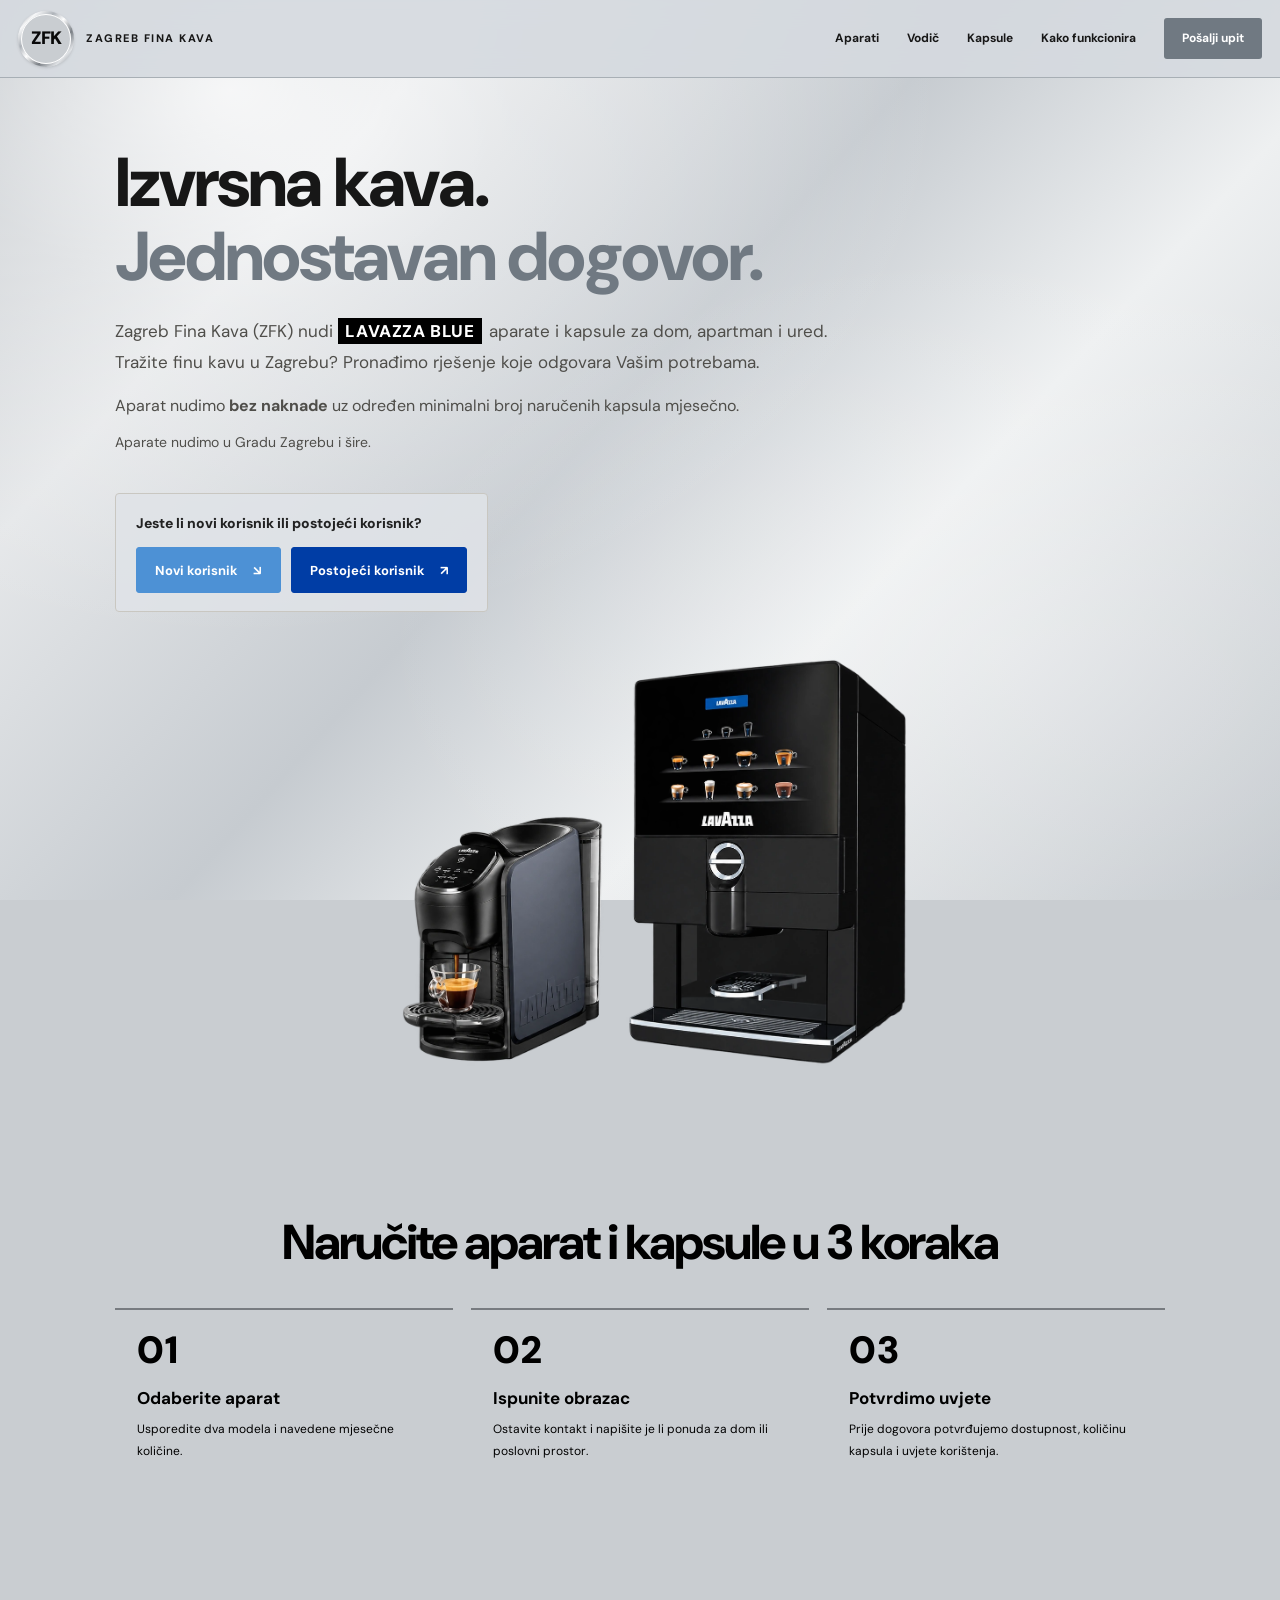
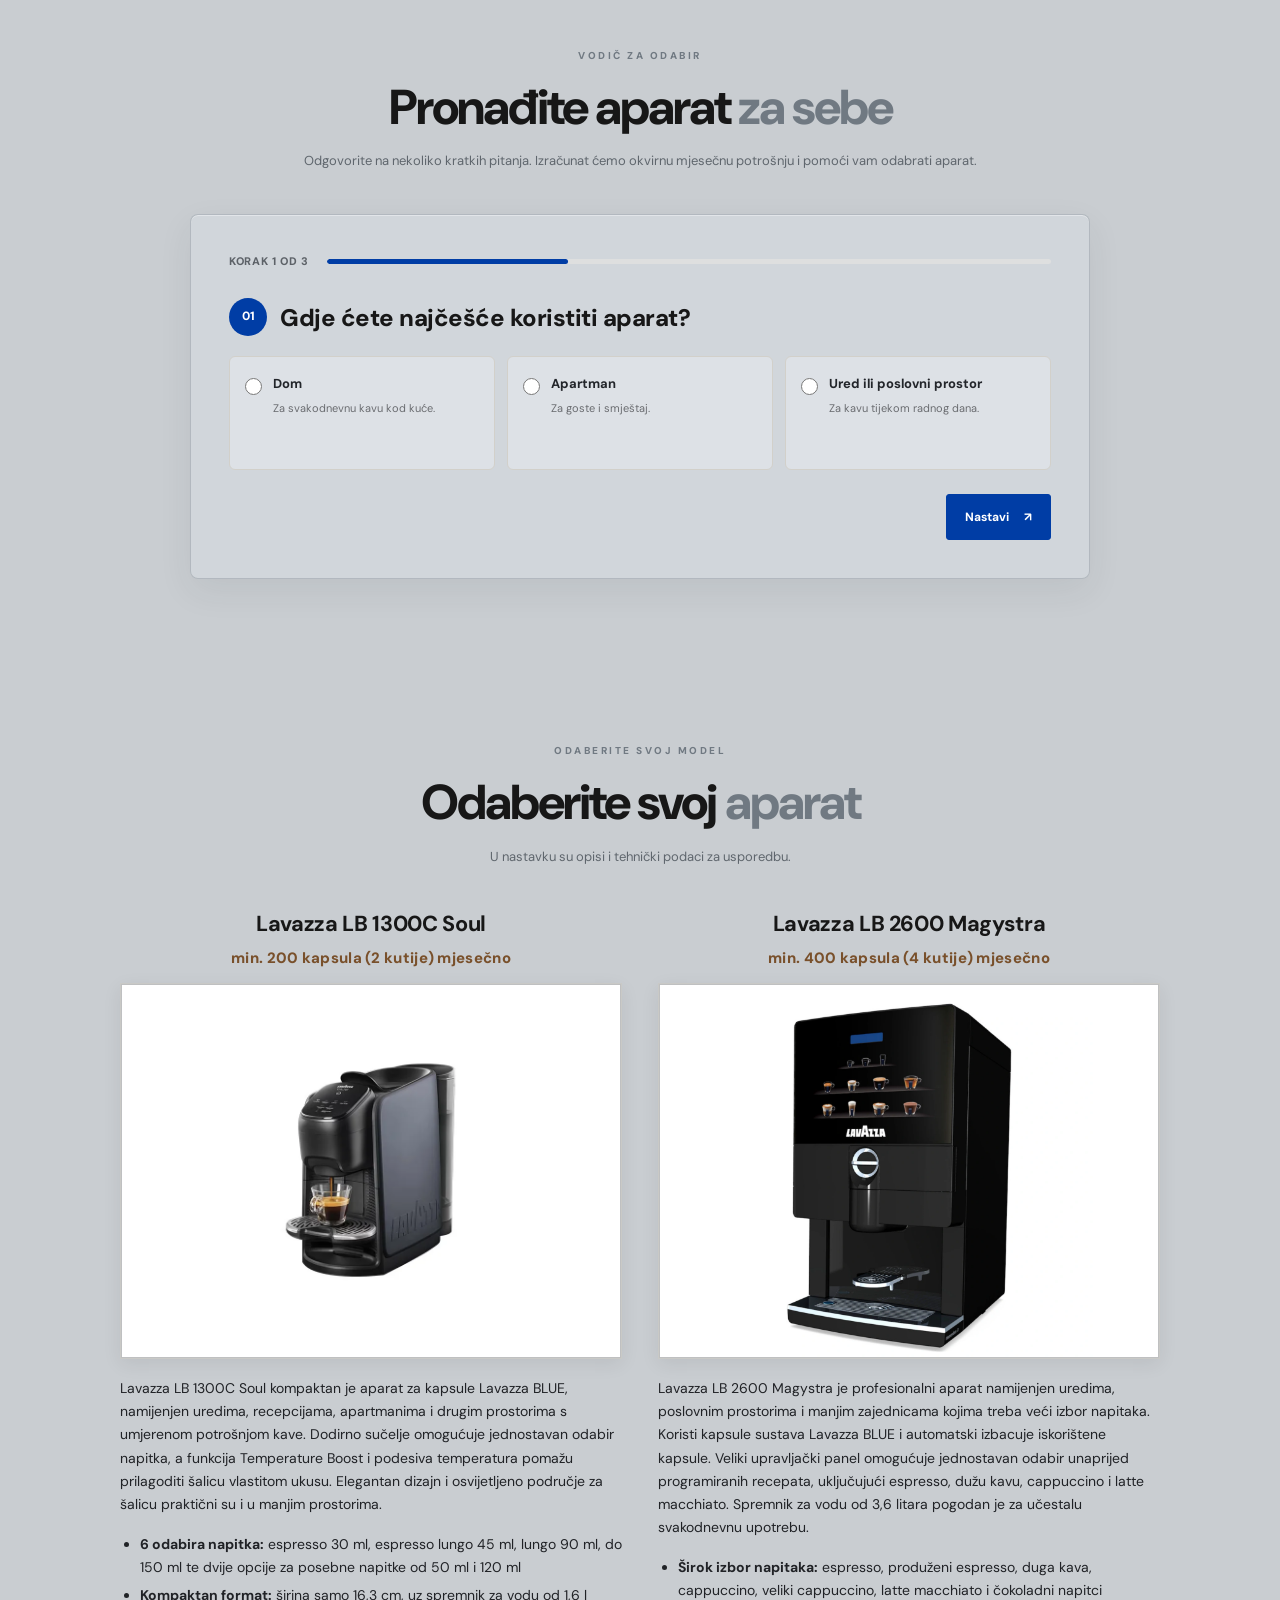
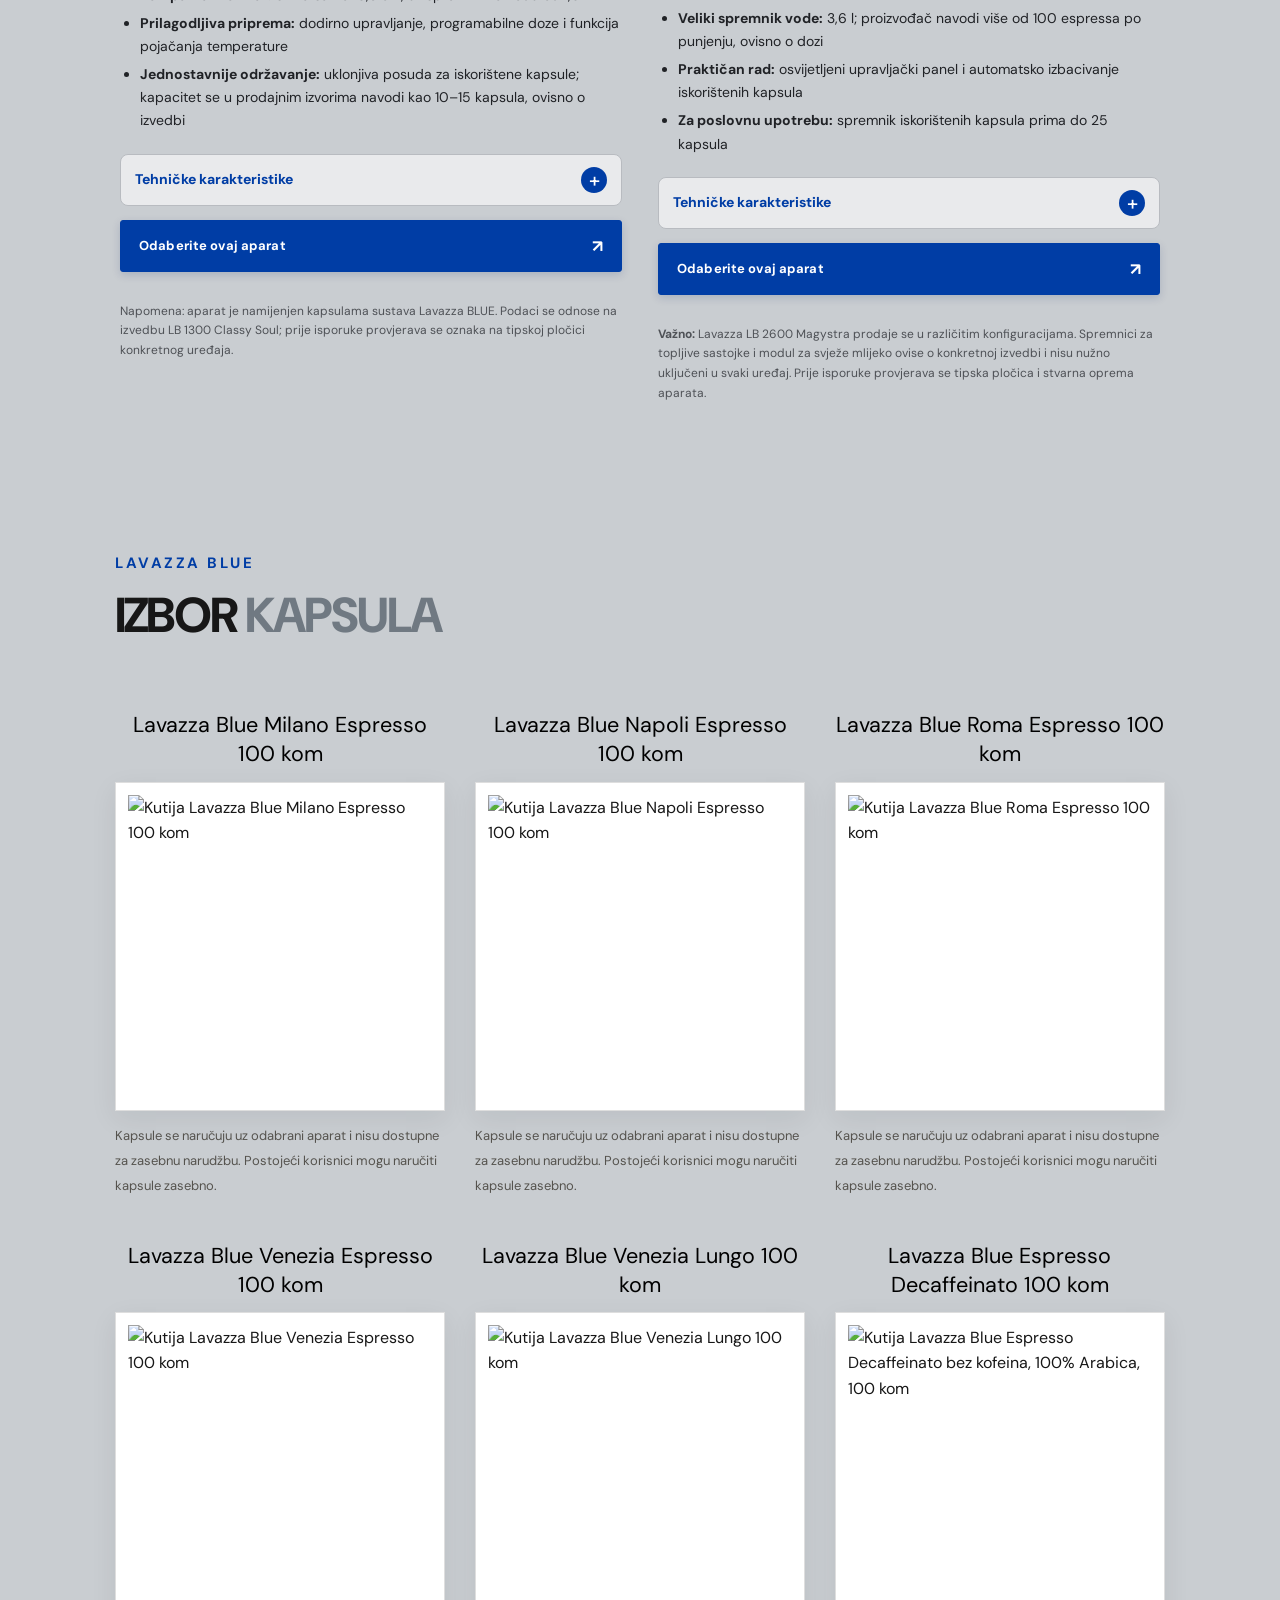
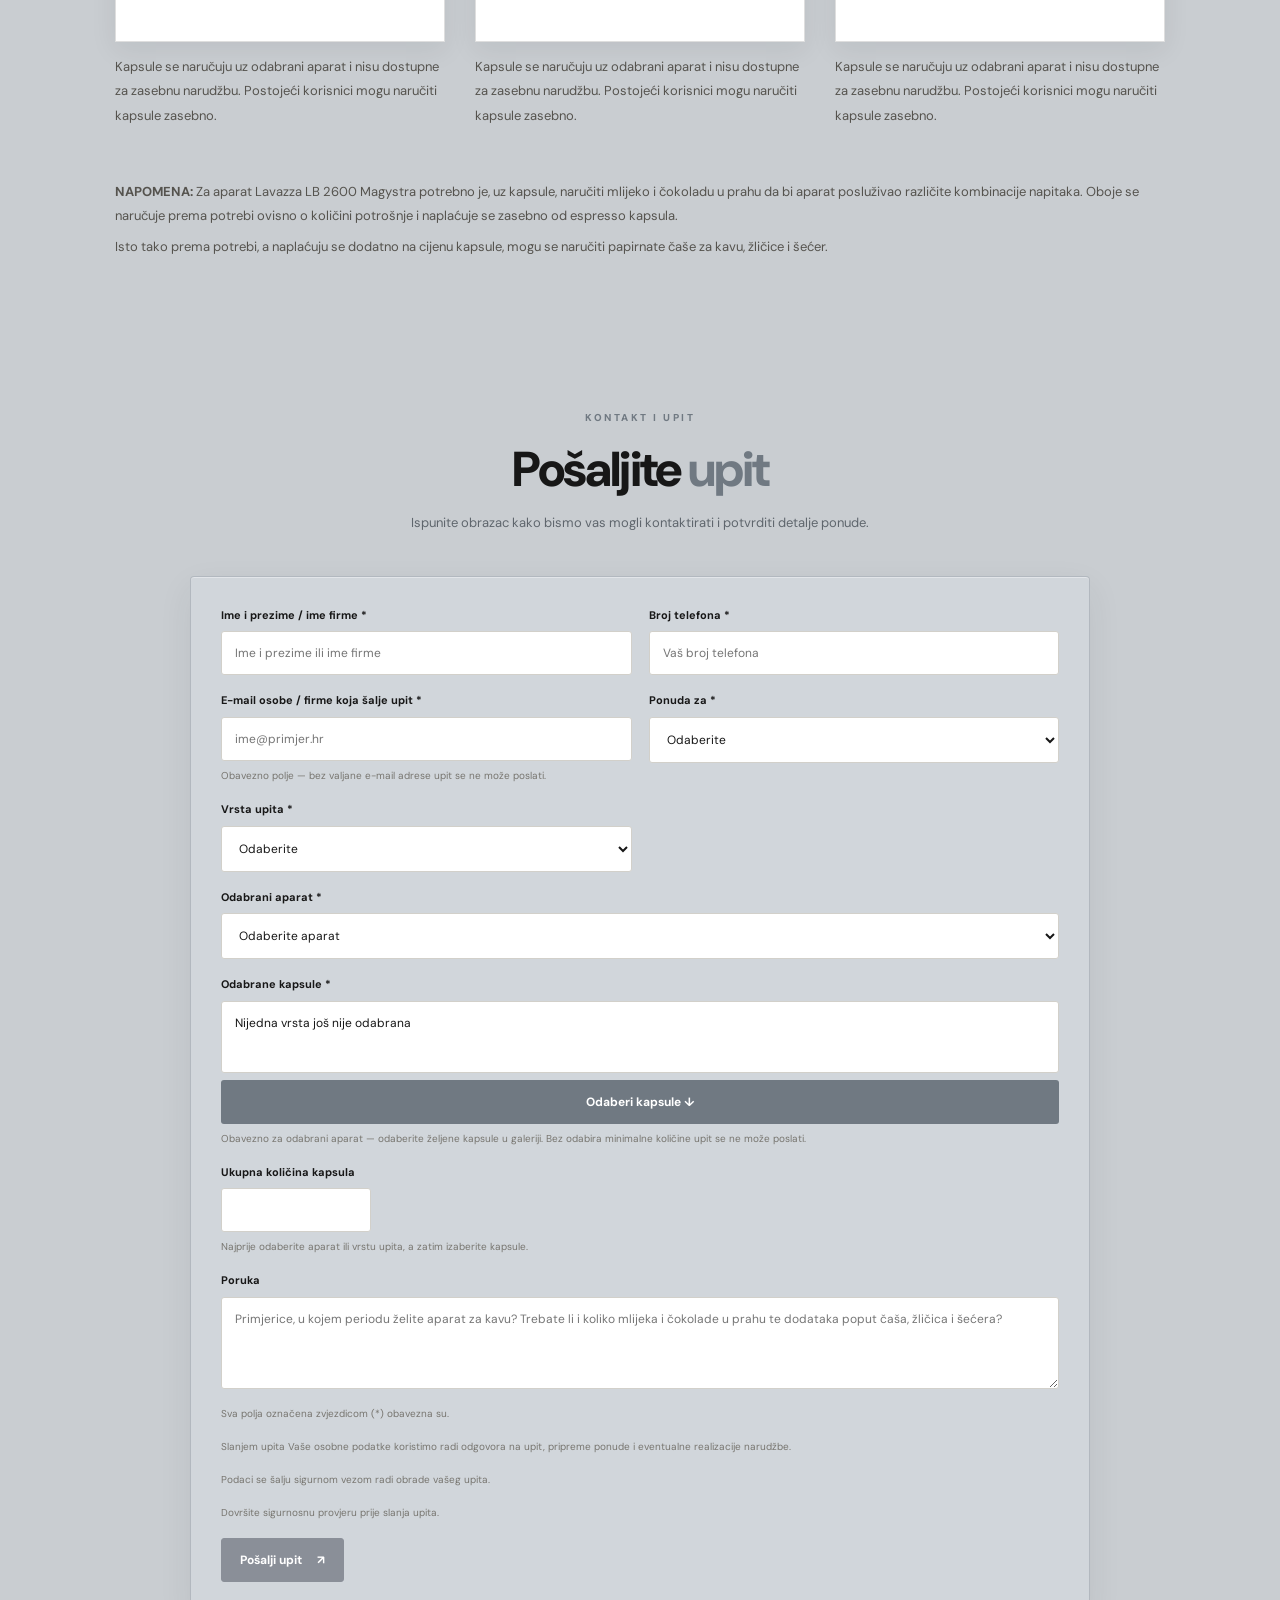
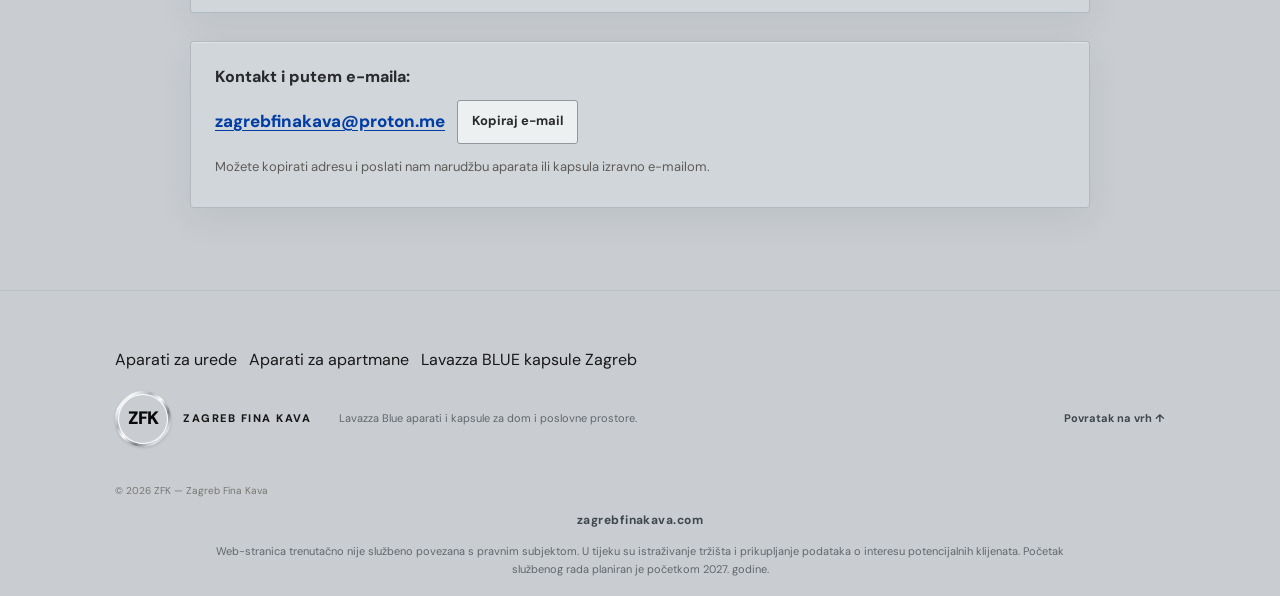
==== commit 442bc3c4: "Improve natural Croatian search relevance and SEO metadata" ====
--- a/index.html
+++ b/index.html
@@ -2,12 +2,12 @@
 <html lang="hr">
 <head>
   <meta charset="utf-8">
-  <link rel="icon" type="image/png" sizes="512x512" href="/ZFK-favicon.png?v=2">
+  <link rel="icon" type="image/png" sizes="512x512" href="/ZFK-favicon.png?v=5">
   <meta name="viewport" content="width=device-width, initial-scale=1">
   <meta name="theme-color" content="#eeeeec">
   <meta name="robots" content="index, follow">
-  <meta name="description" content="Zagreb Fina Kava (ZFK) – Lavazza BLUE aparati za kavu bez naknade uz minimalnu mjesečnu narudžbu kapsula. Ponuda za urede, apartmane i domove u Zagrebu i okolici.">
-  <title>Zagreb Fina Kava | Lavazza BLUE aparati i kapsule</title>
+  <meta name="description" content="Tražite finu kavu u Zagrebu? Zagreb Fina Kava (ZFK) nudi Lavazza BLUE aparate bez naknade uz minimalnu mjesečnu narudžbu kapsula za urede, apartmane i domove.">
+  <title>Zagreb Fina Kava – fina kava za urede i apartmane</title>
   <link rel="canonical" href="https://zagrebfinakava.com/">
   <meta property="og:site_name" content="Zagreb Fina Kava">
   <script type="application/ld+json">
@@ -17,7 +17,7 @@
     "name": "Zagreb Fina Kava",
     "alternateName": "ZFK",
     "url": "https://zagrebfinakava.com/",
-    "description": "Zagreb Fina Kava — informacije o Lavazza BLUE aparatima i kapsulama za urede, apartmane i domove u Zagrebu i okolici."
+    "description": "Fina kava u Zagrebu — Zagreb Fina Kava (ZFK) predstavlja Lavazza BLUE aparate i kapsule za urede, apartmane i domove."
   }
   </script>
   <link rel="preconnect" href="https://fonts.googleapis.com">
@@ -65,7 +65,7 @@
   <section class="hero" id="pocetna">
     <div class="hero-copy">
       <h1 aria-label="Zagreb Fina Kava — Izvrsna kava. Jednostavan dogovor.">Izvrsna kava.<br><span>Jednostavan dogovor.</span></h1>
-      <p class="lead">Zagreb Fina Kava (ZFK) nudi <span class="lavazza-black-banner">LAVAZZA BLUE</span> aparate i kapsule za dom, apartman i ured. Pronađimo rješenje koje odgovara Vašim potrebama.</p>
+      <p class="lead">Zagreb Fina Kava (ZFK) nudi <span class="lavazza-black-banner">LAVAZZA BLUE</span> aparate i kapsule za dom, apartman i ured. Tražite finu kavu u Zagrebu? Pronađimo rješenje koje odgovara Vašim potrebama.</p>
       <p class="fine hero-price-note">Aparat nudimo <strong>bez naknade</strong> uz određen minimalni broj naručenih kapsula mjesečno.</p>
       <p class="fine hero-location-note">Aparate nudimo u Gradu Zagrebu i šire.</p>
       <div class="customer-gateway" aria-labelledby="customer-gateway-title">
@@ -353,7 +353,7 @@
   </section>
 
 </main>
-<footer id="kontakt"><nav aria-label="Korisne informacije o ponudi" style="display:flex;flex-wrap:wrap;gap:12px;padding:18px 0"><a href="/aparati-za-kavu-za-urede.html">Aparati za urede</a><a href="/aparati-za-kavu-za-apartmane.html">Aparati za apartmane</a><a href="/lavazza-blue-kapsule-zagreb.html">Lavazza BLUE kapsule Zagreb</a></nav><div class="footer-main"><a class="brand footer-brand" href="#pocetna"><span class="mark">ZFK</span><span class="brand-name">ZAGREB FINA KAVA</span></a><p>Lavazza Blue aparati i kapsule za dom i poslovne prostore.</p><a class="footer-top" href="#pocetna">Povratak na vrh ↑</a></div><p class="copyright">© <span id="year"></span> ZFK — Zagreb Fina Kava</p><p class="footer-domain"><a href="https://zagrebfinakava.com">zagrebfinakava.com</a></p><p class="footer-notice">Web-stranica trenutačno nije službeno povezana s pravnim subjektom. U tijeku su istraživanje tržišta i prikupljanje podataka o interesu potencijalnih klijenata. Početak službenog rada planiran je početkom 2027. godine.</p></footer>
+<footer id="kontakt"><nav aria-label="Korisne informacije o ponudi" style="display:flex;flex-wrap:wrap;gap:12px;padding:18px 0"><a href="/aparati-za-kavu-za-urede">Aparati za urede</a><a href="/aparati-za-kavu-za-apartmane">Aparati za apartmane</a><a href="/lavazza-blue-kapsule-zagreb">Lavazza BLUE kapsule Zagreb</a></nav><div class="footer-main"><a class="brand footer-brand" href="#pocetna"><span class="mark">ZFK</span><span class="brand-name">ZAGREB FINA KAVA</span></a><p>Lavazza Blue aparati i kapsule za dom i poslovne prostore.</p><a class="footer-top" href="#pocetna">Povratak na vrh ↑</a></div><p class="copyright">© <span id="year"></span> ZFK — Zagreb Fina Kava</p><p class="footer-domain"><a href="https://zagrebfinakava.com">zagrebfinakava.com</a></p><p class="footer-notice">Web-stranica trenutačno nije službeno povezana s pravnim subjektom. U tijeku su istraživanje tržišta i prikupljanje podataka o interesu potencijalnih klijenata. Početak službenog rada planiran je početkom 2027. godine.</p></footer>
 <script src="script.js?v=20261106-privacy-notice-1"></script>
  <script src="machine-lightbox.js?v=20261101-1"></script>
  <script src="machine-selection-scroll.js?v=20261101-3"></script>
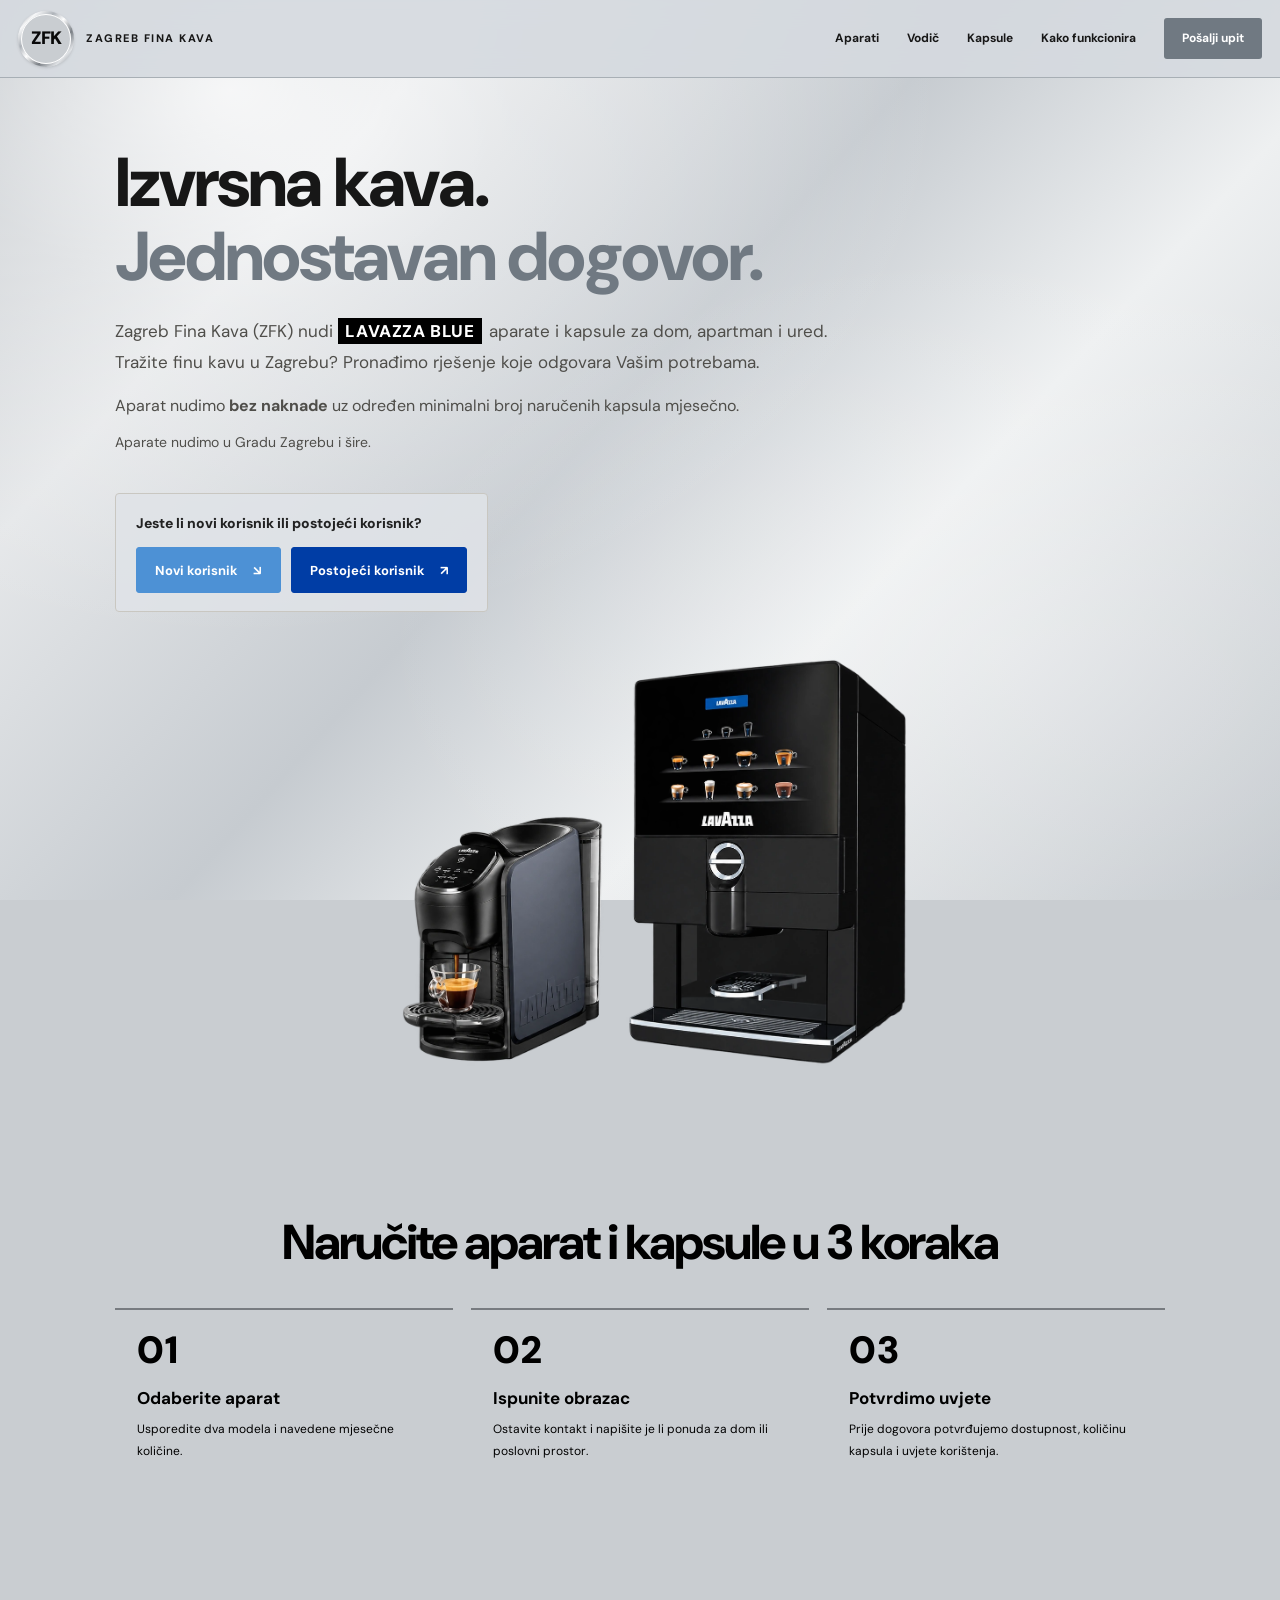
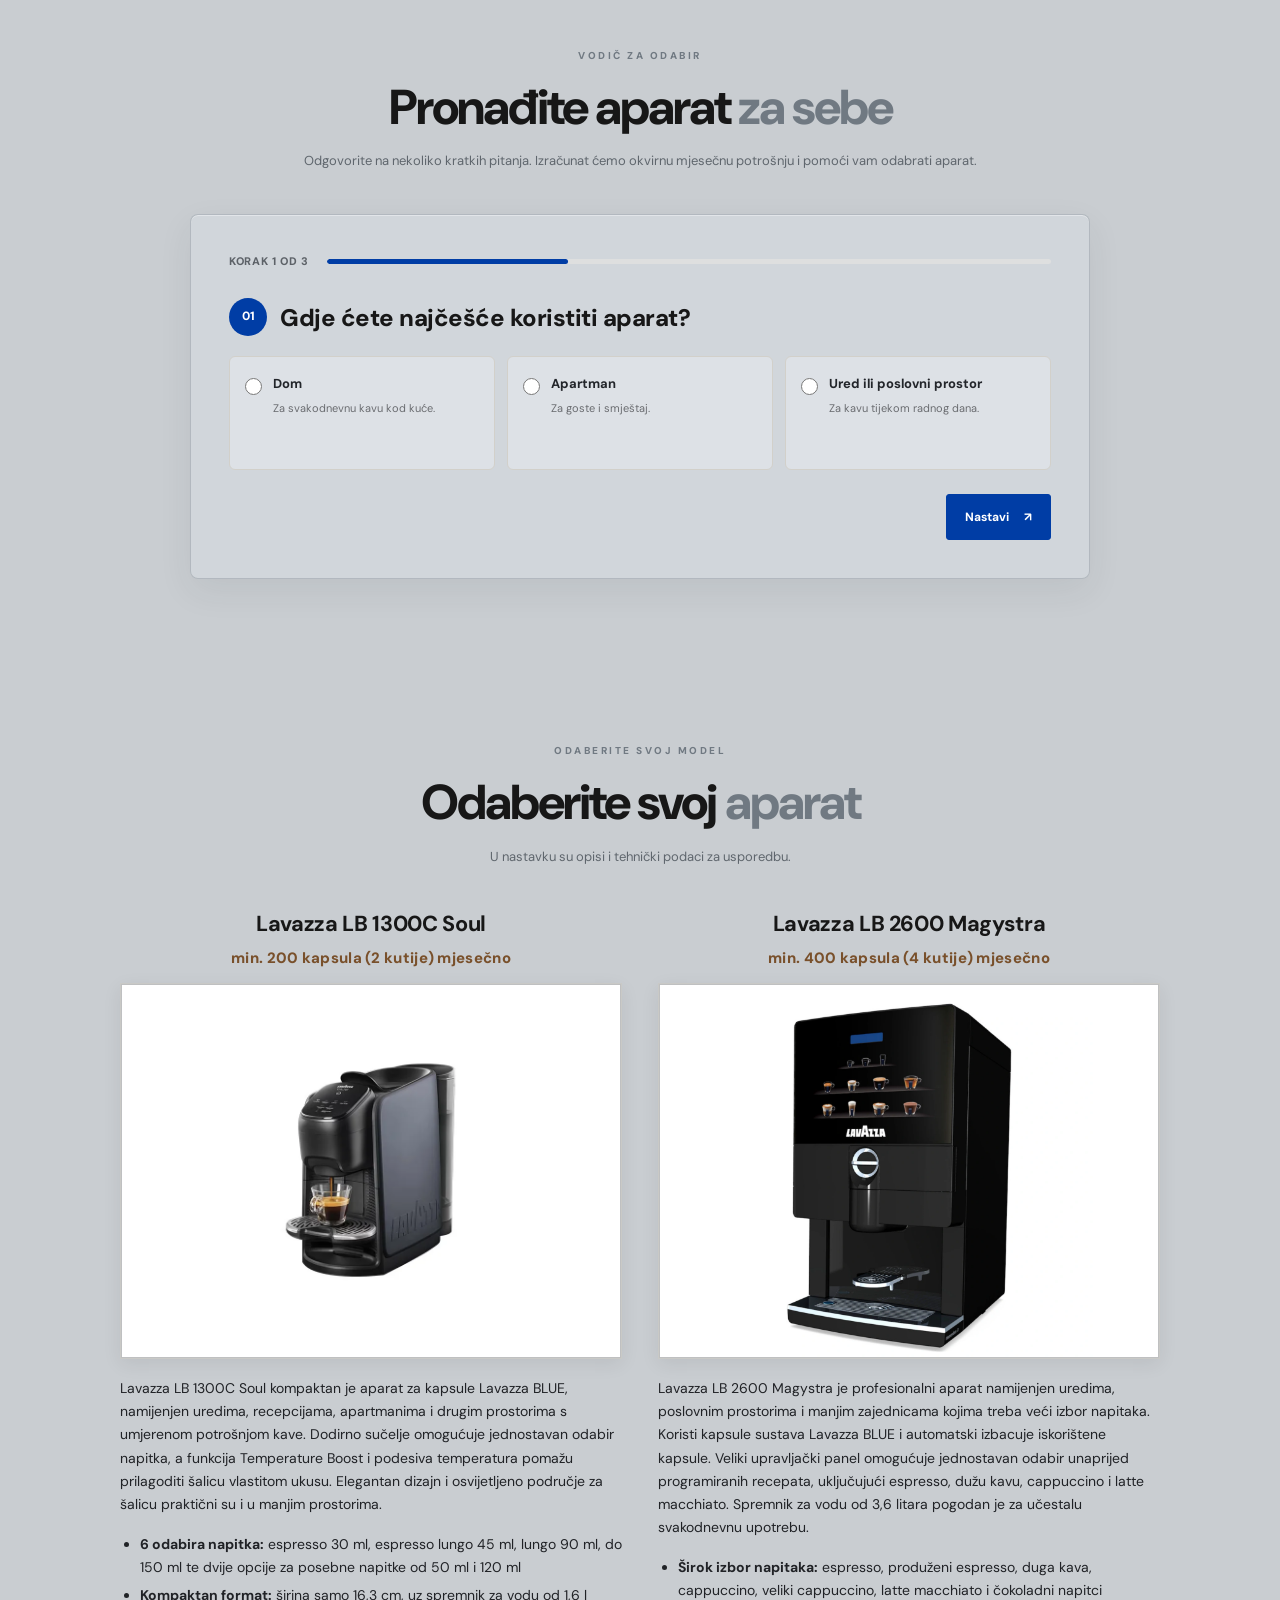
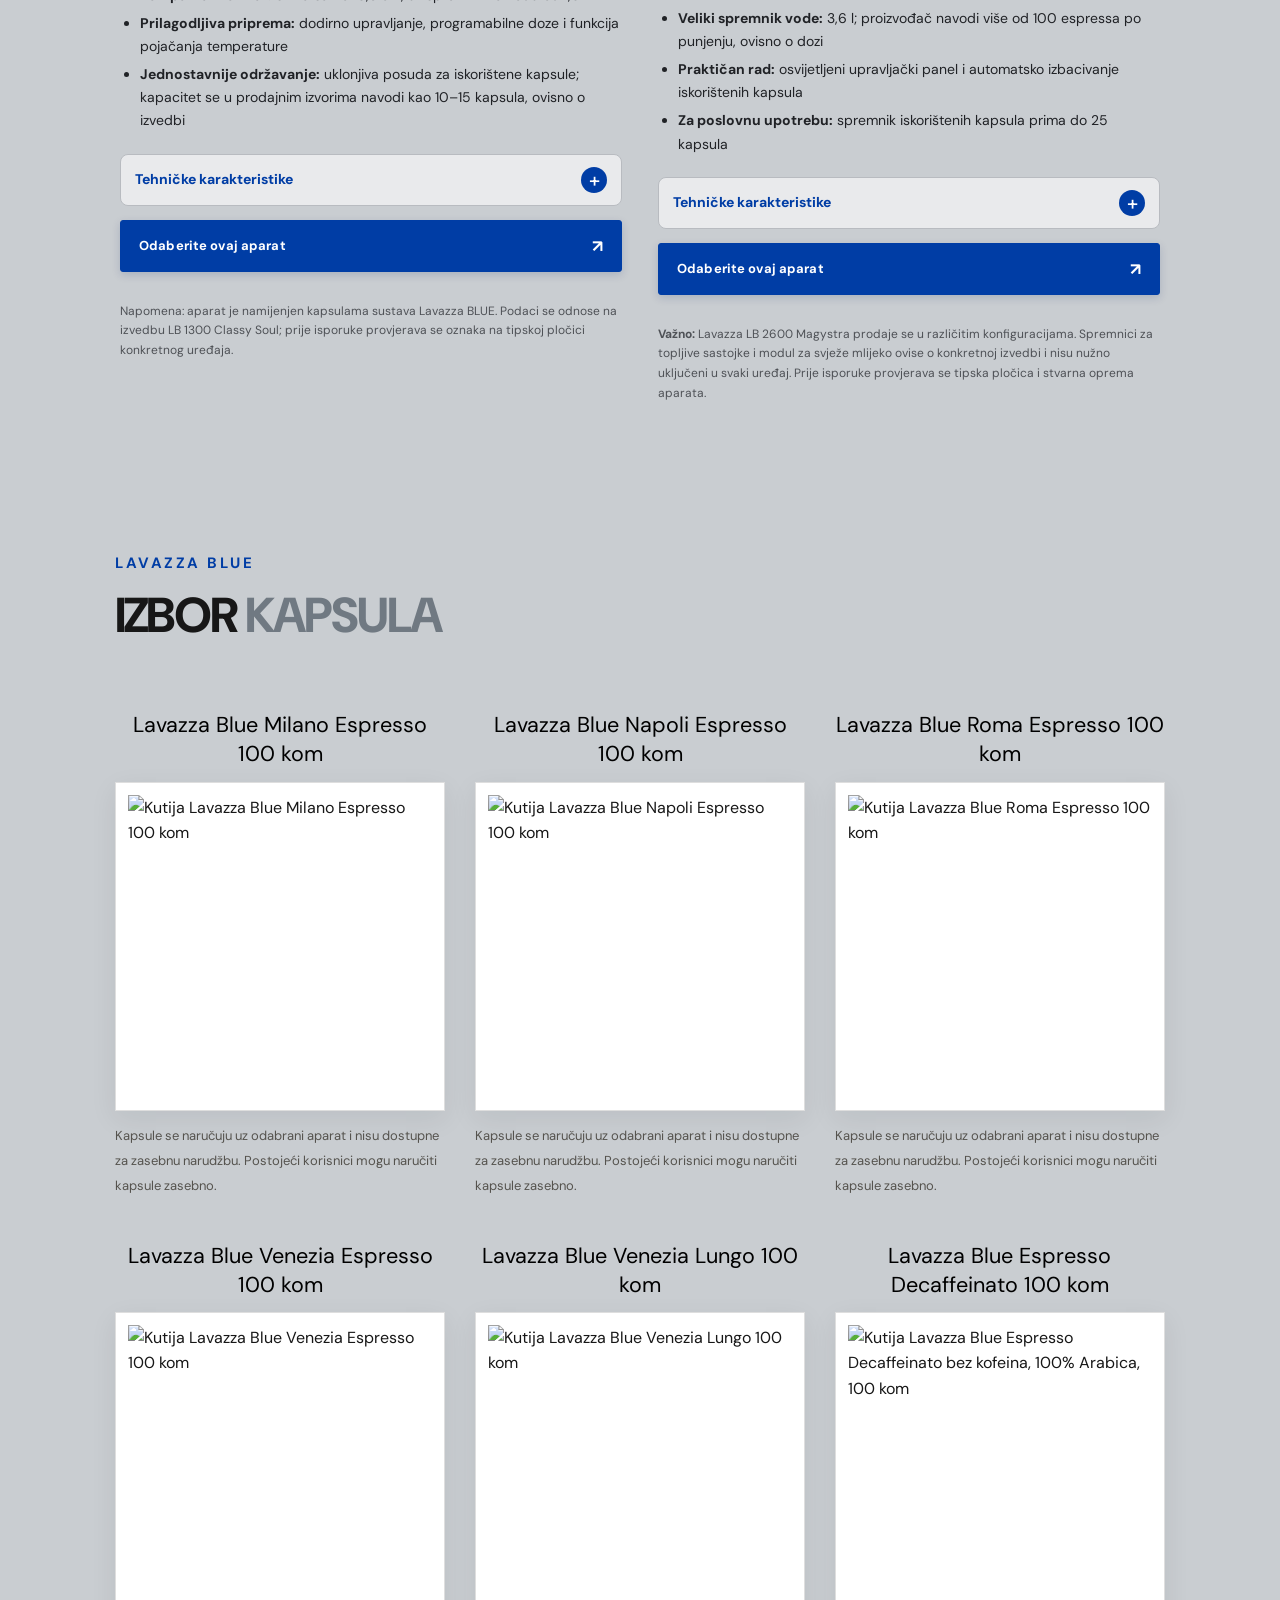
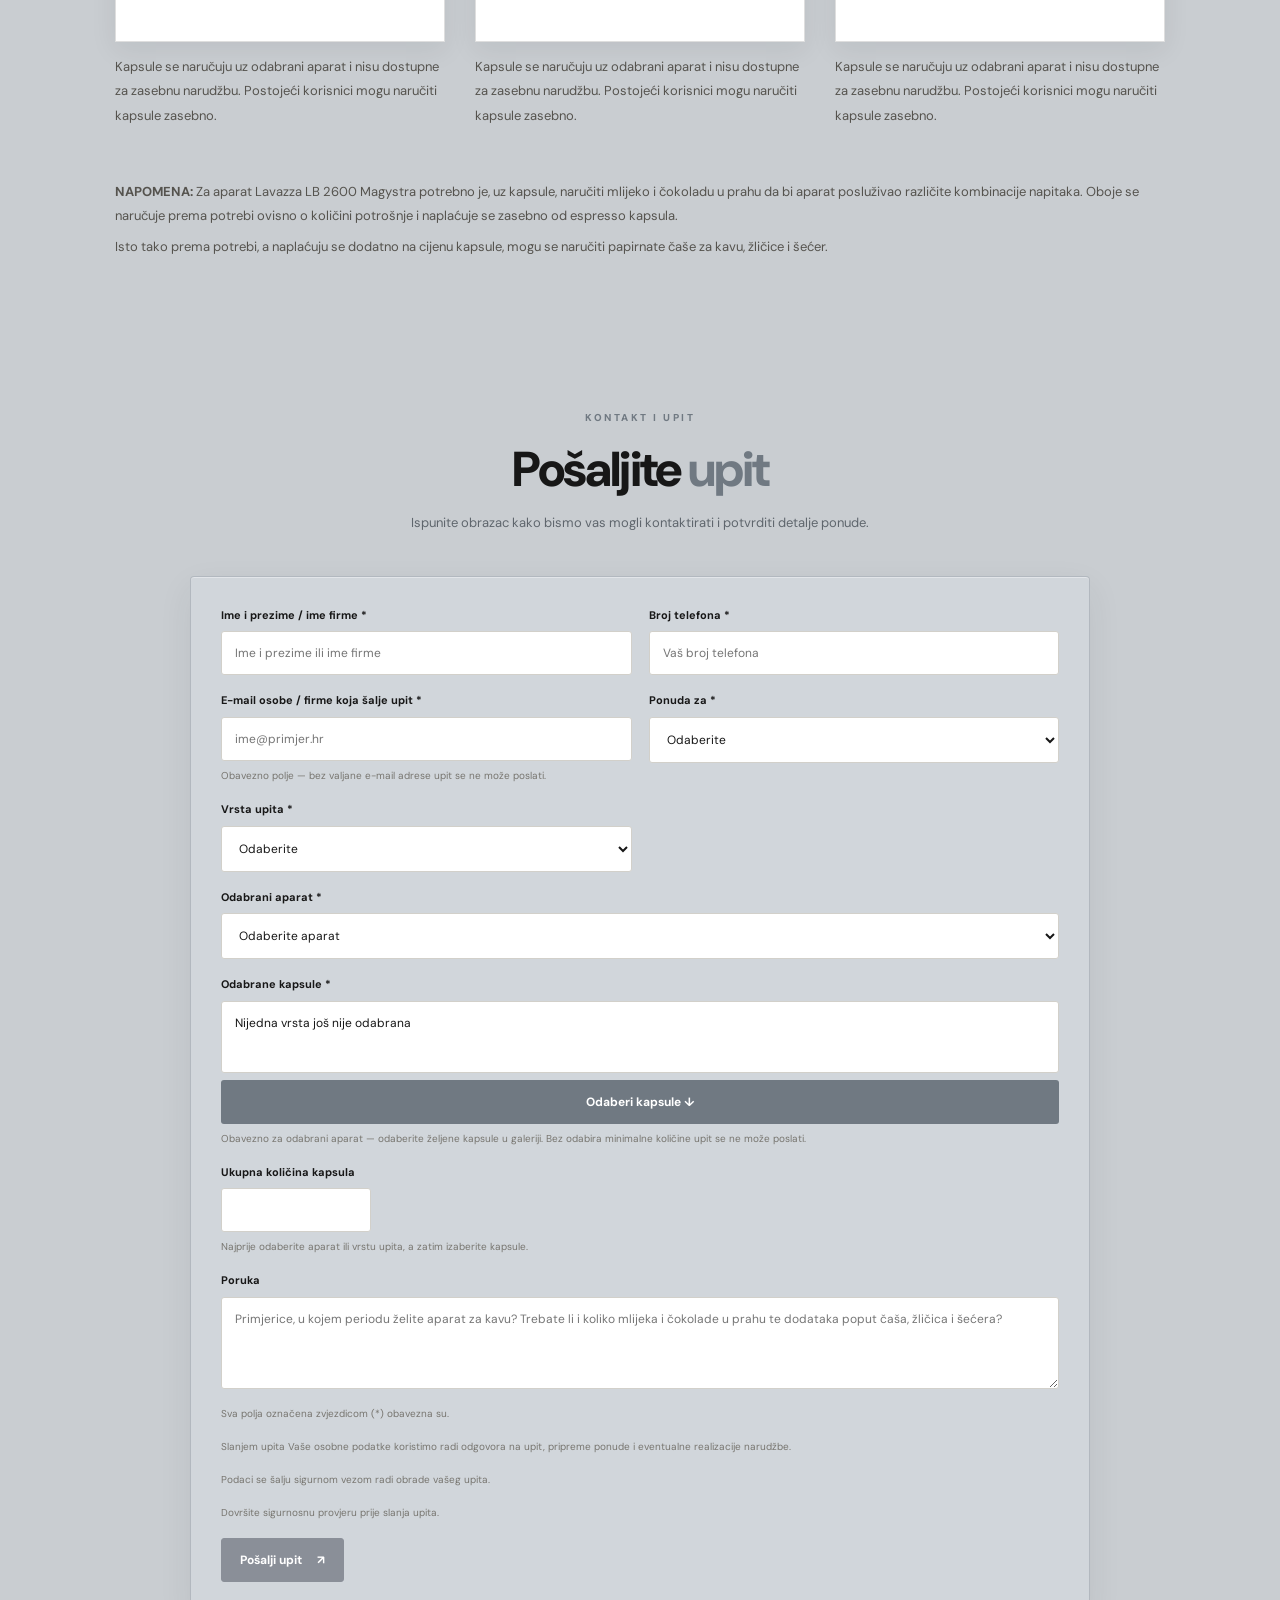
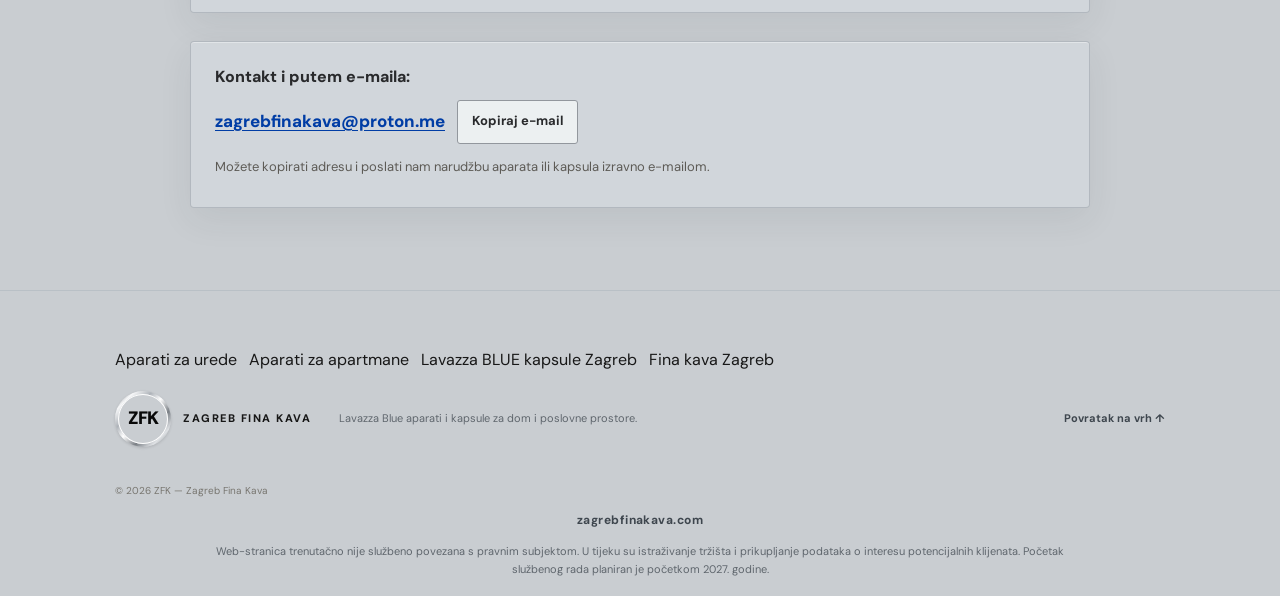
==== commit 4f05a876: "Link new fina kava Zagreb guide" ====
--- a/index.html
+++ b/index.html
@@ -166,7 +166,7 @@
         <h3>Lavazza LB 1300C Soul</h3>
         <p class="machine-minimum-capsules"><strong>min. 200 kapsula (2 kutije) mjesečno</strong></p>
         <div class="model-image-gallery" aria-label="Fotografija aparata Lavazza LB 1300C Soul">
-          <img class="model-image-main" src="LB1300 Classy Soul-1.webp?v=20261025" alt="Lavazza LB 1300C Soul" width="1024" height="768" loading="lazy" decoding="async">
+          <img class="model-image-main" src="LB1300 Classy Soul-1.webp?v=20261025" alt="Lavazza LB 1300C Soul" width="1024" height="768" loading="eager" decoding="async">
         </div>
         <div class="machine-details">
           <p class="machine-intro">Lavazza LB 1300C Soul kompaktan je aparat za kapsule Lavazza BLUE, namijenjen uredima, recepcijama, apartmanima i drugim prostorima s umjerenom potrošnjom kave. Dodirno sučelje omogućuje jednostavan odabir napitka, a funkcija Temperature Boost i podesiva temperatura pomažu prilagoditi šalicu vlastitom ukusu. Elegantan dizajn i osvijetljeno područje za šalicu praktični su i u manjim prostorima.</p>
@@ -353,7 +353,7 @@
   </section>
 
 </main>
-<footer id="kontakt"><nav aria-label="Korisne informacije o ponudi" style="display:flex;flex-wrap:wrap;gap:12px;padding:18px 0"><a href="/aparati-za-kavu-za-urede">Aparati za urede</a><a href="/aparati-za-kavu-za-apartmane">Aparati za apartmane</a><a href="/lavazza-blue-kapsule-zagreb">Lavazza BLUE kapsule Zagreb</a></nav><div class="footer-main"><a class="brand footer-brand" href="#pocetna"><span class="mark">ZFK</span><span class="brand-name">ZAGREB FINA KAVA</span></a><p>Lavazza Blue aparati i kapsule za dom i poslovne prostore.</p><a class="footer-top" href="#pocetna">Povratak na vrh ↑</a></div><p class="copyright">© <span id="year"></span> ZFK — Zagreb Fina Kava</p><p class="footer-domain"><a href="https://zagrebfinakava.com">zagrebfinakava.com</a></p><p class="footer-notice">Web-stranica trenutačno nije službeno povezana s pravnim subjektom. U tijeku su istraživanje tržišta i prikupljanje podataka o interesu potencijalnih klijenata. Početak službenog rada planiran je početkom 2027. godine.</p></footer>
+<footer id="kontakt"><nav aria-label="Korisne informacije o ponudi" style="display:flex;flex-wrap:wrap;gap:12px;padding:18px 0"><a href="/aparati-za-kavu-za-urede">Aparati za urede</a><a href="/aparati-za-kavu-za-apartmane">Aparati za apartmane</a><a href="/lavazza-blue-kapsule-zagreb">Lavazza BLUE kapsule Zagreb</a><a href="/fina-kava-zagreb">Fina kava Zagreb</a></nav><div class="footer-main"><a class="brand footer-brand" href="#pocetna"><span class="mark">ZFK</span><span class="brand-name">ZAGREB FINA KAVA</span></a><p>Lavazza Blue aparati i kapsule za dom i poslovne prostore.</p><a class="footer-top" href="#pocetna">Povratak na vrh ↑</a></div><p class="copyright">© <span id="year"></span> ZFK — Zagreb Fina Kava</p><p class="footer-domain"><a href="https://zagrebfinakava.com">zagrebfinakava.com</a></p><p class="footer-notice">Web-stranica trenutačno nije službeno povezana s pravnim subjektom. U tijeku su istraživanje tržišta i prikupljanje podataka o interesu potencijalnih klijenata. Početak službenog rada planiran je početkom 2027. godine.</p></footer>
 <script src="script.js?v=20261106-privacy-notice-1"></script>
  <script src="machine-lightbox.js?v=20261101-1"></script>
  <script src="machine-selection-scroll.js?v=20261101-3"></script>
